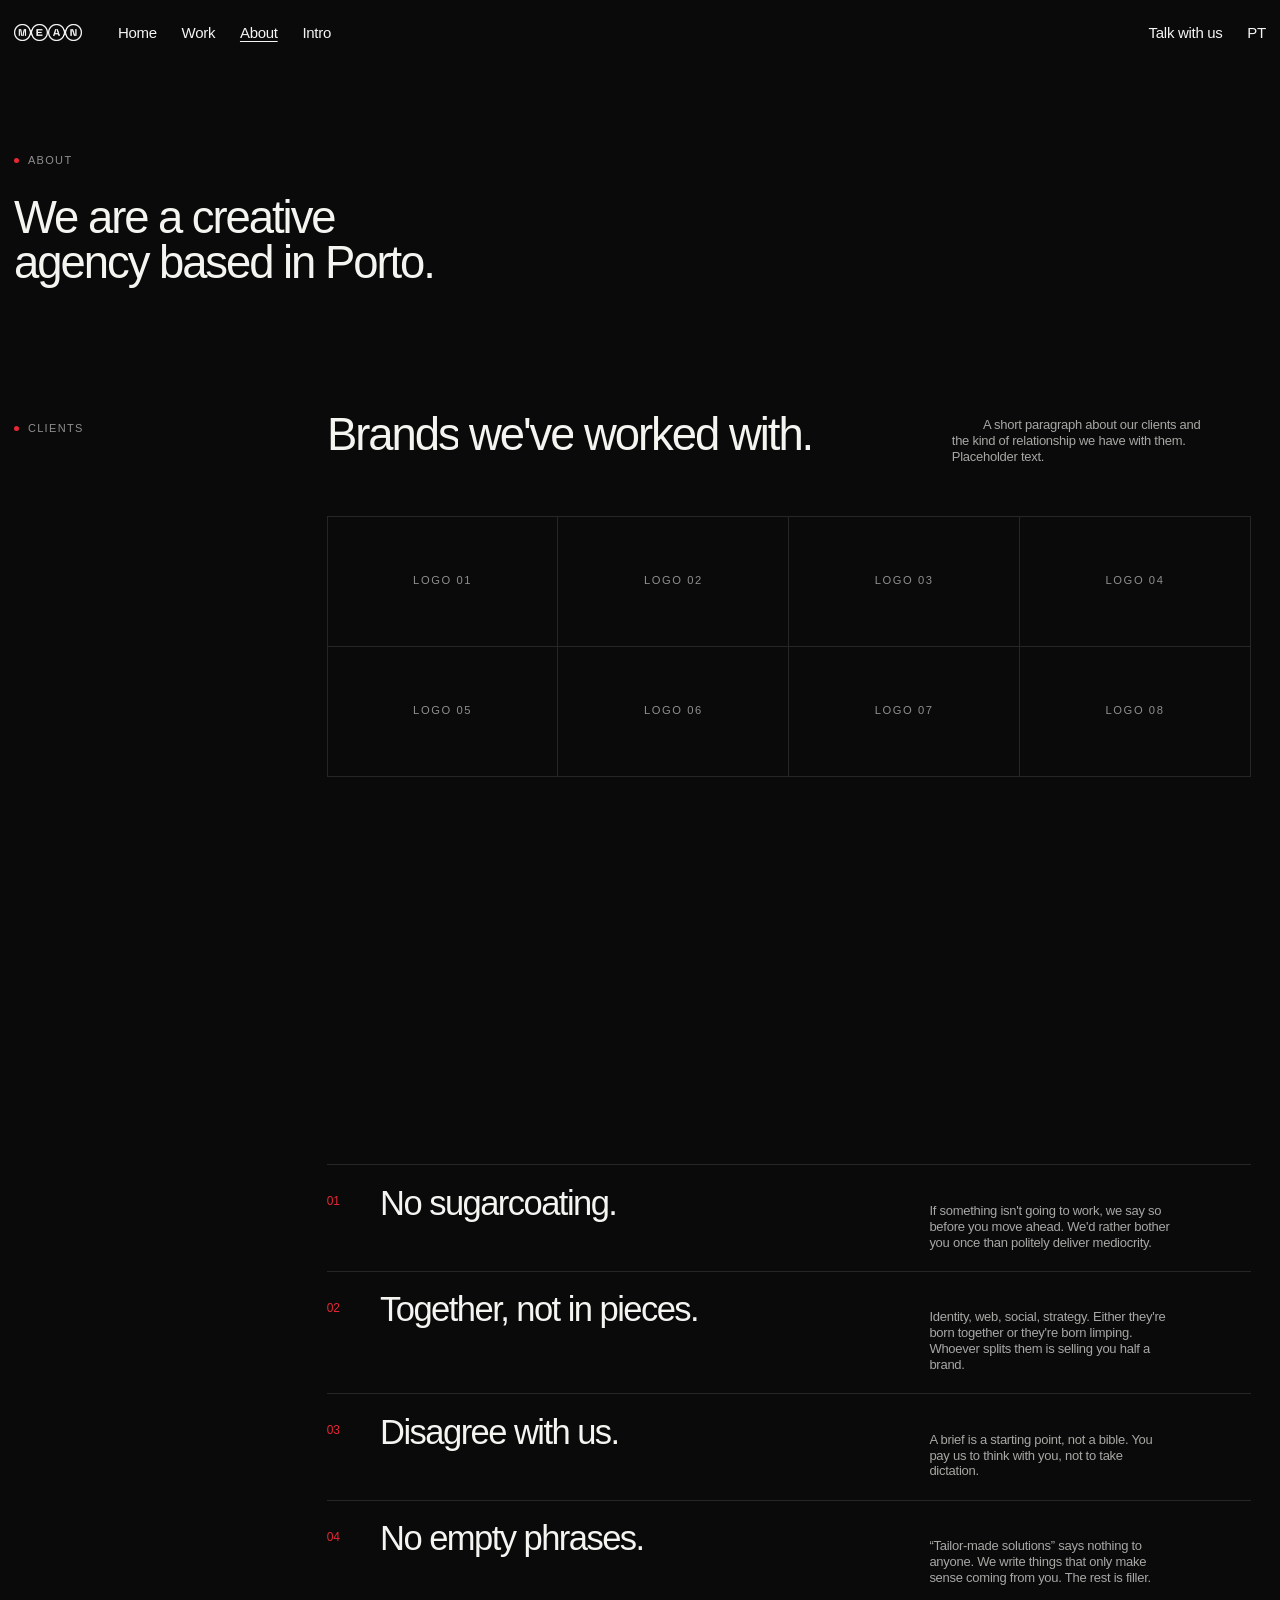
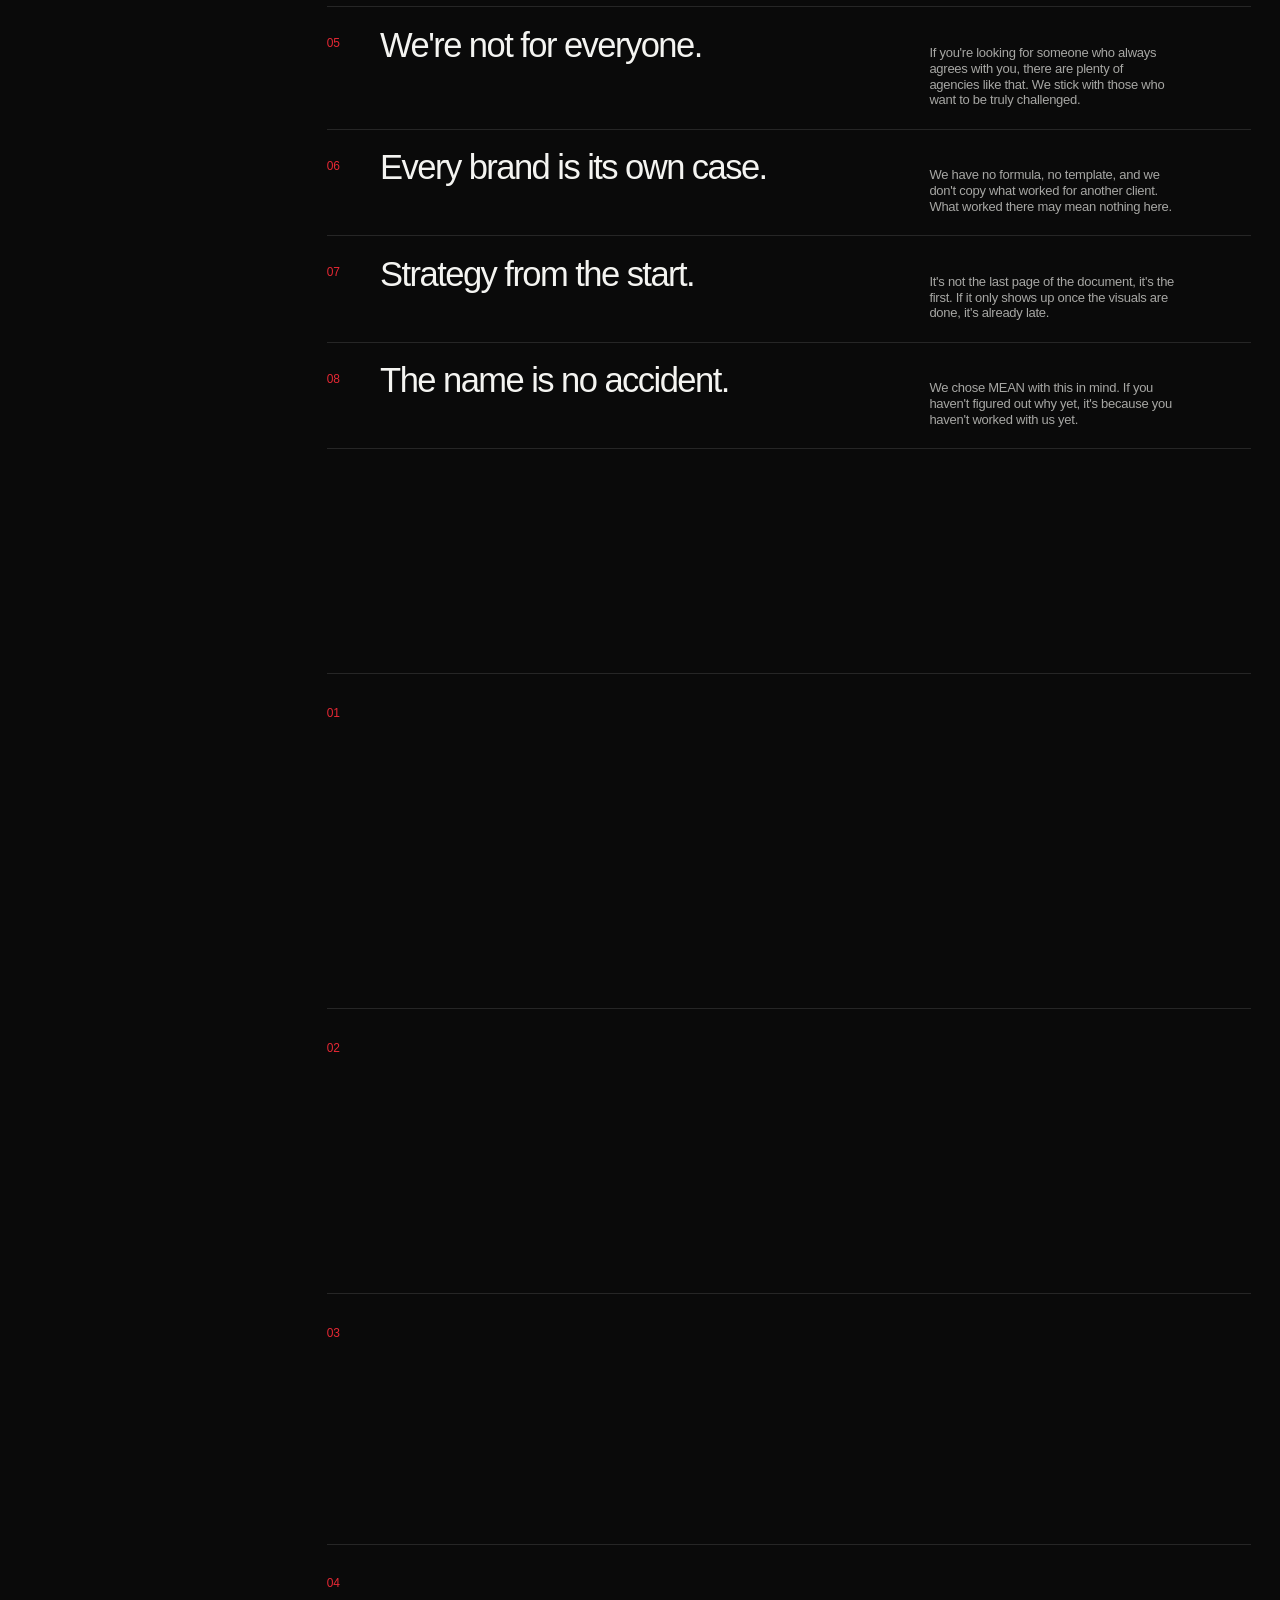
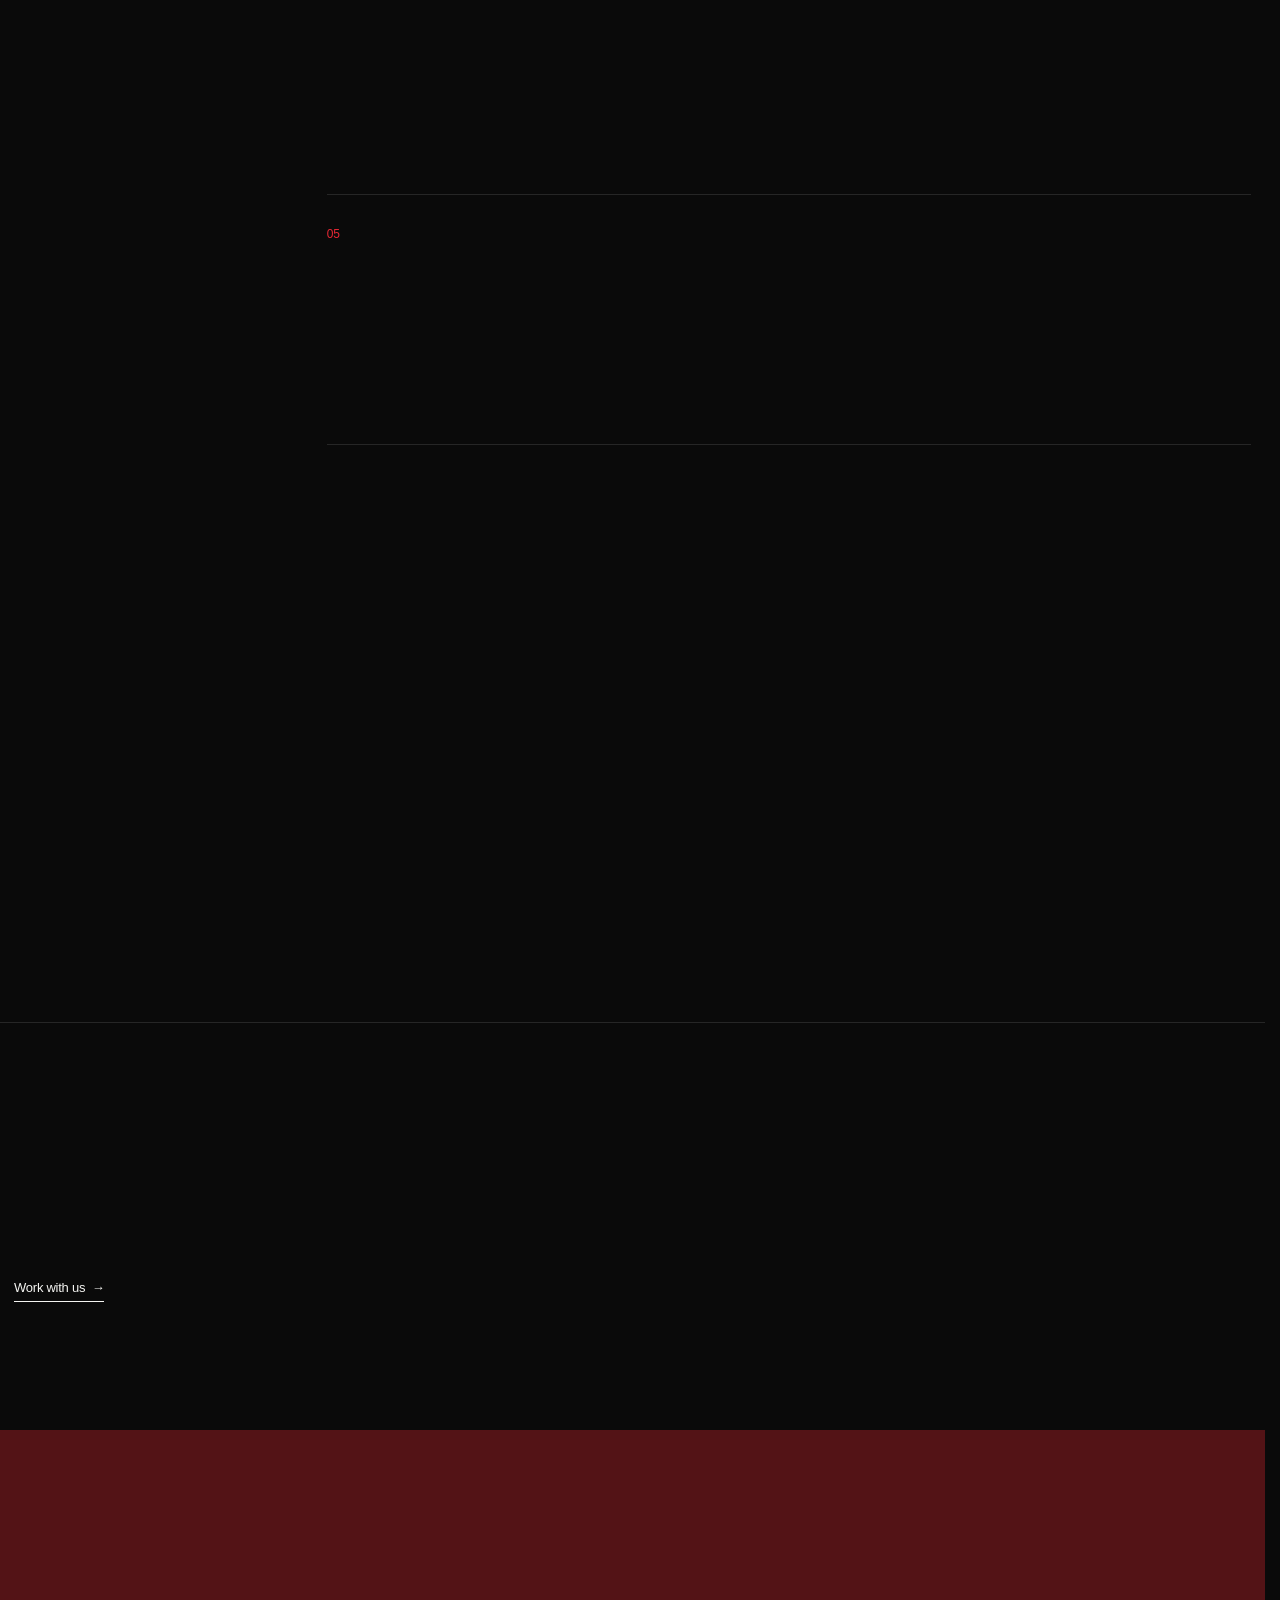
==== about.html @ 2ac7c8ef "Home: abre com a animação da Intro; o vídeo passa para depois da frase - abertura: a animação da Int" ====
<!DOCTYPE html>
<html lang="en">
<head>
  <meta charset="UTF-8" />
  <meta name="viewport" content="width=device-width, initial-scale=1.0" />
  <link rel="icon" type="image/png" href="assets/favicon.png?v=42" />
  <link rel="apple-touch-icon" href="assets/home-visual-square.png?v=42" />
  <title>About — MEAN AGENCY</title>
  <meta name="description" content="MEAN is an opinionated creative agency from Porto. Who we are, what we believe and what we do." />
  <!-- Corre antes da folha de estilos: marca que há JavaScript, aplica a língua guardada e,
       se o logo animado for aparecer (1.ª abertura ou mudança de página), começa já a descarregá-lo. -->
  <script>(function(d){d.classList.add('js');setTimeout(function(){if(!window.__mean)d.classList.remove('js')},3500);window.__meanShow=true;try{if(localStorage.getItem('mean_lang')==='pt'){d.lang='pt';d.classList.add('i18n-wait');setTimeout(function(){d.classList.remove('i18n-wait')},1500)}var s=sessionStorage;if(s.getItem('mean_fast')){s.removeItem('mean_fast');d.classList.add('is-open','is-fast')}var n=s.getItem('mean_nav');s.removeItem('mean_nav');window.__meanShow=!s.getItem('mean_intro_seen')||!!n;if(!window.__meanShow)d.classList.add('is-bare');if(window.__meanShow&&window.fetch){var p=fetch('assets/intro-logo.webp?v=42',{priority:'high'}).then(function(r){if(!r.ok)throw 0;return r.blob()});p.catch(function(){});window.__meanIntro=p}}catch(e){}})(document.documentElement)</script>
  <link rel="stylesheet" href="style.css?v=126" />
</head>
<body class="page-about">

  <!-- LOGO ANIMADO: na 1.ª abertura do site e a cada mudança de página (num recarregamento não aparece) -->
  <div class="preloader" id="preloader" data-duration="1440" data-anim="assets/intro-logo.webp?v=42" data-still="assets/intro-logo.png?v=42"></div>
  <script>(function(){var p=document.getElementById('preloader');if(p&&window.__meanShow===false)p.parentNode.removeChild(p)})()</script>

  <!-- NAV: igual em todas as páginas. Tudo em texto, do mesmo tamanho. Fica sempre em inglês (data-i18n-skip). -->
  <header class="nav nav-over" data-i18n-skip>
    <div class="nav-left-group">
      <a href="index.html" class="nav-logo-link" aria-label="Home"><img class="nav-logo" src="assets/logo-mean-white.png?v=113" alt="MEAN" /></a>
      <nav class="nav-links">
        <a href="index.html">Home</a>
        <a href="work.html">Work</a>
        <a href="about.html" aria-current="page">About</a>
        <a href="index-intro.html">Intro</a>
      </nav>
    </div>
    <div class="nav-right-group">
      <a href="contact.html" class="nav-cta">Talk with us</a>
      <button class="nav-lang" type="button" data-lang-switch aria-label="Mudar para português">PT</button>
      <button class="nav-toggle" aria-label="Menu" aria-expanded="false">
        <span></span><span></span><span></span>
      </button>
    </div>
  </header>

  <!-- ABOUT — conteúdos e ordem em PLANEAMENTO.md -->
  <main class="m-about">

    <!-- 1. ABERTURA -->
    <section class="m-ahero">
      <p class="m-label" data-reveal>About</p>
      <h1 class="m-ahero-title" data-blur>We are a creative agency based in Porto.</h1>
    </section>

    <!-- 2. CLIENTES -->
    <section class="m-sec" aria-labelledby="clientes">
      <div class="m-sec-side"><h2 class="m-label" id="clientes" data-reveal>Clients</h2></div>
      <div class="m-sec-main">
        <p class="m-lead" data-split="rise">Brands we've worked with.</p>
        <p class="m-body" data-reveal>A short paragraph about our clients and the kind of relationship we have with them. Placeholder text.</p>
        <div class="m-logos" data-stagger="45"><div class="m-logo" data-reveal>Logo 01</div><div class="m-logo" data-reveal>Logo 02</div><div class="m-logo" data-reveal>Logo 03</div><div class="m-logo" data-reveal>Logo 04</div><div class="m-logo" data-reveal>Logo 05</div><div class="m-logo" data-reveal>Logo 06</div><div class="m-logo" data-reveal>Logo 07</div><div class="m-logo" data-reveal>Logo 08</div></div>
      </div>
    </section>

    <!-- 3. NÚMERO EM DESTAQUE — por decidir (ver PLANEAMENTO.md); entra aqui quando houver um número verdadeiro -->

    <!-- 4. MANIFESTO -->
    <section class="m-sec" aria-labelledby="manifesto">
      <div class="m-sec-side m-sec-side--sticky">
        <h2 class="m-label" id="manifesto" data-reveal>What we believe</h2>
        <p class="m-mani-count" aria-hidden="true" data-reveal><span id="maniCount">01</span><small>/ 08</small></p>
      </div>
      <div class="m-sec-main">
        <p class="m-lead" data-split="rise">We're called MEAN because we have opinions and we don't apologise for them.</p>
        <p class="m-body" data-reveal>We don't believe in brands that please everyone, because those usually mean nothing to anyone. We'd rather build something a few people fully identify with than something nobody hates but nobody remembers either.</p>
        <p class="m-body" data-reveal>Strategy comes in on day one, not at the end to justify the rest. We think a brand without clear direction is just pretty design looking for a purpose.</p>
        <ol class="m-mani" data-focus-list data-focus-counter="#maniCount">
          <li>
            <span class="m-mani-num">01</span>
            <div>
              <h3 class="m-mani-title">No sugarcoating.</h3>
              <p class="m-mani-text">If something isn't going to work, we say so before you move ahead. We'd rather bother you once than politely deliver mediocrity.</p>
            </div>
          </li>
          <li>
            <span class="m-mani-num">02</span>
            <div>
              <h3 class="m-mani-title">Together, not in pieces.</h3>
              <p class="m-mani-text">Identity, web, social, strategy. Either they're born together or they're born limping. Whoever splits them is selling you half a brand.</p>
            </div>
          </li>
          <li>
            <span class="m-mani-num">03</span>
            <div>
              <h3 class="m-mani-title">Disagree with us.</h3>
              <p class="m-mani-text">A brief is a starting point, not a bible. You pay us to think with you, not to take dictation.</p>
            </div>
          </li>
          <li>
            <span class="m-mani-num">04</span>
            <div>
              <h3 class="m-mani-title">No empty phrases.</h3>
              <p class="m-mani-text">“Tailor-made solutions” says nothing to anyone. We write things that only make sense coming from you. The rest is filler.</p>
            </div>
          </li>
          <li>
            <span class="m-mani-num">05</span>
            <div>
              <h3 class="m-mani-title">We're not for everyone.</h3>
              <p class="m-mani-text">If you're looking for someone who always agrees with you, there are plenty of agencies like that. We stick with those who want to be truly challenged.</p>
            </div>
          </li>
          <li>
            <span class="m-mani-num">06</span>
            <div>
              <h3 class="m-mani-title">Every brand is its own case.</h3>
              <p class="m-mani-text">We have no formula, no template, and we don't copy what worked for another client. What worked there may mean nothing here.</p>
            </div>
          </li>
          <li>
            <span class="m-mani-num">07</span>
            <div>
              <h3 class="m-mani-title">Strategy from the start.</h3>
              <p class="m-mani-text">It's not the last page of the document, it's the first. If it only shows up once the visuals are done, it's already late.</p>
            </div>
          </li>
          <li>
            <span class="m-mani-num">08</span>
            <div>
              <h3 class="m-mani-title">The name is no accident.</h3>
              <p class="m-mani-text">We chose MEAN with this in mind. If you haven't figured out why yet, it's because you haven't worked with us yet.</p>
            </div>
          </li>
        </ol>
      </div>
    </section>

    <!-- 5. O QUE FAZEMOS — versão completa, com as ramificações (listas em rascunho) -->
    <section class="m-sec" id="servicos" aria-labelledby="fazemos">
      <div class="m-sec-side"><h2 class="m-label" id="fazemos" data-reveal>What we do</h2></div>
      <div class="m-sec-main">
        <p class="m-lead" data-split="rise">Five disciplines working as one.</p>
        <ol class="m-disc">
          <li>
            <span class="m-disc-num">01</span>
            <h3 class="m-disc-name" data-split="rise">Branding</h3>
            <div class="m-disc-body">
              <p class="m-disc-pitch" data-reveal>Name, visual identity, tone of voice. The foundation that decides how a brand is remembered — or forgotten.</p>
              <ul class="m-branches" data-stagger="35"><li data-reveal>Brand strategy</li><li data-reveal>Positioning</li><li data-reveal>Naming</li><li data-reveal>Visual identity</li><li data-reveal>Logo</li><li data-reveal>Tone of voice</li><li data-reveal>Brand guidelines</li><li data-reveal>Rebranding</li><li data-reveal>Packaging</li><li data-reveal>Print materials</li><li data-reveal>Signage</li><li data-reveal>Illustration</li></ul>
            </div>
          </li>
          <li>
            <span class="m-disc-num">02</span>
            <h3 class="m-disc-name" data-split="rise">Web</h3>
            <div class="m-disc-body">
              <p class="m-disc-pitch" data-reveal>Websites that aren't just pretty. They're built to work, load and convert.</p>
              <ul class="m-branches" data-stagger="35"><li data-reveal>UX/UI</li><li data-reveal>Web design</li><li data-reveal>Development</li><li data-reveal>Landing pages</li><li data-reveal>E-commerce</li><li data-reveal>Portfolios</li><li data-reveal>SEO</li><li data-reveal>Optimisation and performance</li><li data-reveal>Web copywriting</li><li data-reveal>Maintenance</li></ul>
            </div>
          </li>
          <li>
            <span class="m-disc-num">03</span>
            <h3 class="m-disc-name" data-split="rise">Social Media</h3>
            <div class="m-disc-body">
              <p class="m-disc-pitch" data-reveal>Presence with direction, not posts to pad out a calendar.</p>
              <ul class="m-branches" data-stagger="35"><li data-reveal>Content strategy</li><li data-reveal>Art direction</li><li data-reveal>Social media management</li><li data-reveal>Editorial calendar</li><li data-reveal>Post design</li><li data-reveal>Paid campaigns</li><li data-reveal>Reporting</li></ul>
            </div>
          </li>
          <li>
            <span class="m-disc-num">04</span>
            <h3 class="m-disc-name" data-split="rise">Video, Motion &amp; Photography</h3>
            <div class="m-disc-body">
              <p class="m-disc-pitch" data-reveal>Imagery made for the brand, still or moving.</p>
              <ul class="m-branches" data-stagger="35"><li data-reveal>Brand video</li><li data-reveal>Reels and short-form content</li><li data-reveal>Motion design</li><li data-reveal>Logo animation</li><li data-reveal>Product photography</li><li data-reveal>Space and team photography</li><li data-reveal>Editing and post-production</li></ul>
            </div>
          </li>
          <li>
            <span class="m-disc-num">05</span>
            <h3 class="m-disc-name" data-split="rise">Strategy</h3>
            <div class="m-disc-body">
              <p class="m-disc-pitch" data-reveal>The first page, not the last. Direction before decoration.</p>
              <ul class="m-branches" data-stagger="35"><li data-reveal>Brand audit</li><li data-reveal>Research</li><li data-reveal>Positioning</li><li data-reveal>Brand architecture</li><li data-reveal>Communication plan</li><li data-reveal>Campaigns</li><li data-reveal>Consulting</li></ul>
            </div>
          </li>
        </ol>
      </div>
    </section>

    <!-- 6. TESTEMUNHOS (provisórios) -->
    <section class="m-sec" aria-labelledby="testemunhos">
      <div class="m-sec-side"><h2 class="m-label" id="testemunhos" data-reveal>Testimonials</h2></div>
      <div class="m-sec-main">
        <div class="m-quotes" data-slider data-reveal tabindex="0" aria-roledescription="carrossel" aria-label="Client testimonials">
          <div class="m-quotes-stage">
            <figure class="m-quote" data-slide>
              <blockquote>“Space for a client testimonial: two or three real sentences about what it was like to work with MEAN.”</blockquote>
              <figcaption><strong>Client name</strong>Role, Company</figcaption>
            </figure>
            <figure class="m-quote" data-slide>
              <blockquote>“Space for a client testimonial: two or three real sentences about what it was like to work with MEAN.”</blockquote>
              <figcaption><strong>Client name</strong>Role, Company</figcaption>
            </figure>
            <figure class="m-quote" data-slide>
              <blockquote>“Space for a client testimonial: two or three real sentences about what it was like to work with MEAN.”</blockquote>
              <figcaption><strong>Client name</strong>Role, Company</figcaption>
            </figure>
          </div>
          <div class="m-quotes-nav">
            <span class="m-quotes-count" data-count>01 — 03</span>
            <button class="m-btn-round" type="button" data-prev aria-label="Previous testimonial">←</button>
            <button class="m-btn-round" type="button" data-next aria-label="Next testimonial">→</button>
          </div>
        </div>
      </div>
    </section>

    <!-- 7. FECHO -->
    <section class="m-cta">
      <h2 class="m-cta-title" data-split="rise">We're not for everyone. Maybe we're for you.</h2>
      <a class="m-link" href="contact.html" data-reveal style="--d: 200ms">Work with us <span class="m-arrow" aria-hidden="true">→</span></a>
    </section>

  </main>

  <!-- FOOTER: igual em todas as páginas. Proporções de esrbespoke.au, identidade MEAN. -->
  <footer class="m-foot">
    <div class="m-foot-in">
      <div class="m-foot-top">
        <a class="m-foot-name" href="index.html">MEAN Agency</a>
        <p class="m-foot-desc"><span>Creative agency.</span><span>Porto, Portugal.</span><span>2026 © MEAN Agency.</span><span>All rights reserved.</span></p>
        <nav class="m-foot-nav" aria-label="Footer">
          <a href="index.html">Home</a>
          <a href="work.html">Work</a>
          <a href="about.html" aria-current="page">About</a>
          <a href="contact.html">Talk with us</a>
        </nav>
      </div>
      <a class="m-foot-logo" href="index.html" aria-label="Home"><img src="assets/logo-mean-red-tight.png?v=125" alt="MEAN" width="1075" height="269" loading="lazy" /></a>
      <div class="m-foot-bottom">
        <a class="m-foot-social" href="https://instagram.com/mean_agency" target="_blank" rel="noopener">@mean_agency</a>
        <a class="m-foot-link" href="https://www.linkedin.com/company/mean-agency" target="_blank" rel="noopener">LinkedIn</a>
        <div class="m-foot-blocks">
          <div class="m-foot-block">
            <h3>Contact</h3>
            <p><a href="mailto:mean.geral@gmail.com">mean.geral@gmail.com</a><span>We reply within 24h</span></p>
          </div>
          <div class="m-foot-block">
            <h3>Studio</h3>
            <p><span>Porto, Portugal</span></p>
          </div>
          <div class="m-foot-block">
            <h3>Services</h3>
            <p><span>Branding</span><span>Web</span><span>Social Media</span><span>Video, Motion &amp; Photography</span><span>Strategy</span></p>
          </div>
        </div>
      </div>
    </div>
  </footer>

  <script src="i18n.js?v=126"></script>
  <script src="main.js?v=126"></script>
  <script src="motion.js?v=126"></script>
</body>
</html>
---- style.css ----
/* ── Reset & base ── */
*, *::before, *::after { box-sizing: border-box; margin: 0; padding: 0; }

/* ── Cursor personalizado: base. A forma final (circunferência + ponto) está mais abaixo, em "Cursor:" ── */
@media (pointer: fine) {
  * { cursor: none !important; }
}
.cursor-dot {
  position: fixed;
  top: 0; left: 0;
  width: 22px; height: 22px;
  border-radius: 50%;
  /* efeito "negativo": branco + difference inverte a cor do que está por baixo */
  background: #fff;
  mix-blend-mode: difference;
  transform: translate(-50%, -50%);
  pointer-events: none;
  z-index: 99999;
  opacity: 1;
  transition: opacity .2s ease;
}
.cursor-dot.hidden { opacity: 0; }

/* Badge flutuante "contact" com o M da MEAN ao centro */
.fab-contact {
  position: fixed; z-index: 90;
  right: clamp(1rem, 3vw, 2.2rem); bottom: clamp(1rem, 3vw, 2.2rem);
  width: 118px; height: 118px;
  display: grid; place-items: center;
}
.fab-ring {
  position: absolute; inset: 0; width: 100%; height: 100%;
  animation: fab-spin 14s linear infinite;
}
.fab-ring text {
  fill: var(--text); font-family: var(--font);
  font-size: 14px; font-weight: 500; letter-spacing: 1.7px;
}
.fab-center {
  width: 66px; height: 66px; border-radius: 50%;
  object-fit: cover;
  transition: transform .35s var(--ease);
}
.fab-contact:hover .fab-center { transform: scale(1.08); }
@keyframes fab-spin { to { transform: rotate(360deg); } }
@media (prefers-reduced-motion: reduce) { .fab-ring { animation: none; } }

/* Homepage intro: fundo bordô do favicon */
body.page-home-intro { background: var(--bordo); }
.page-home-intro .nav, .page-home-intro .nav.nav-over { background: transparent; }

/* Homepage intro: header sempre sem fundo, mesmo ao dar scroll */
.page-home-intro .nav.scrolled {
  background: transparent;
  backdrop-filter: none; -webkit-backdrop-filter: none;
  border-color: transparent;
}

/* ── Separador / preloader de entrada ── */
.preloader {
  position: fixed;
  inset: 0;
  background: var(--bordo);
  display: flex;
  align-items: center;
  justify-content: center;
  z-index: 100000;
  opacity: 1;
  transition: opacity .45s ease;
}
.preloader.done { opacity: 0; pointer-events: none; }
.preloader-video {
  width: min(46vw, 420px); /* pequeno e centrado */
  height: auto;
  display: block;
}

:root {
  /* MEAN AGENCY brand colours — dark theme site-wide (near-black / off-white) */
  --brand-white: #f4f4f1;
  --brand-black: #111111;

  --bg:       #0a0a0a;
  --bg-alt:   #161616;
  --surface:  #1a1a1a;
  --border:   #2c2c2c;
  --text:     #f4f4f1;
  --muted:    #8f8f8d;
  --accent:   #E62834;   /* vermelho do favicon */
  --accent-2: #ff4651;
  --bordo:    #531316;   /* fundo bordô do favicon */
  --radius:   12px;
  --nav-h:    64px;
  --font: "Neue Haas Grotesk Display Pro", "Neue Haas Grotesk Text Pro", "NeueHaasGrotesk", "Neue Haas Grotesk", "Helvetica Neue", Helvetica, Arial, sans-serif;
  --font-display: "Neue Haas Grotesk Display Pro", "Neue Haas Grotesk Text Pro", "NeueHaasGrotesk", "Neue Haas Grotesk", "Helvetica Neue", Helvetica, Arial, sans-serif;
  --ease: cubic-bezier(.4,0,.2,1);
}

html { scroll-behavior: auto; font-size: 16px; scrollbar-gutter: stable; }   /* auto: o Lenis trata da suavidade (evita conflito) */

body {
  font-family: var(--font);
  font-weight: 500; /* Neue Haas Grotesk Medium */
  background: var(--bg);
  color: var(--text);
  line-height: 1.6;
  overflow-x: hidden;
  -webkit-font-smoothing: antialiased;
}

a { color: inherit; text-decoration: none; }
img, svg { display: block; }

/* ── Typography ── */
h1, h2, h3 { font-family: var(--font-display); line-height: 1.15; font-weight: 700; letter-spacing: -0.02em; }
h1 { font-size: clamp(2.8rem, 7vw, 5.5rem); }
h2 { font-size: clamp(1.8rem, 4vw, 2.8rem); }
h3 { font-size: 1.1rem; }

/* ── Nav (pixelmatters-style: logo + inline links left, CTA + burger right) ── */
.nav {
  position: fixed; top: 0; left: 0; right: 0; z-index: 100;
  height: var(--nav-h);
  display: flex; align-items: center; justify-content: space-between;
  gap: 1.5rem;
  padding: 0 30px;
  background: var(--bg);
  border-bottom: 1px solid transparent;
  transition: border-color .3s var(--ease), background .3s var(--ease);
}
.nav.scrolled {
  border-color: transparent;
  background: rgba(10, 10, 10, .82);
  backdrop-filter: blur(8px);
  -webkit-backdrop-filter: blur(8px);
}

/* Transparent header over the fullscreen home hero / video */
.nav-over {
  background: transparent;
  backdrop-filter: none;
  -webkit-backdrop-filter: none;
  border-bottom: none;
}

.nav-left-group { display: flex; align-items: center; gap: 2.5rem; min-width: 0; }
.nav-logo-link { display: block; line-height: 0; flex: none; }
.nav-logo { height: 24px; width: auto; display: block; }
/* branco por defeito (sobre fundo escuro); preto só quando a nav passa sobre a cortina clara do Work */
.nav.nav-on-light .nav-logo { filter: brightness(0); }

.nav-links {
  display: flex; align-items: center; gap: 1.75rem;
}
.nav-links a {
  font-size: .95rem; font-weight: 400; color: var(--text);
  letter-spacing: .01em;
}
.nav-links a:hover {
  text-decoration: underline;
  text-underline-offset: 3px;
  text-decoration-thickness: 1.5px;
}
/* Home: white nav names over the video/dark hero */
.nav-over .nav-links a { color: #fff; }

.nav-right-group { display: flex; align-items: center; gap: 1.25rem; flex: none; }

/* Hamburger */
.nav-toggle {
  display: none; flex-direction: column; gap: 5px;
  background: none; border: none; cursor: pointer; padding: 4px;
}
.nav-toggle span {
  display: block; width: 22px; height: 2px;
  background: var(--text); border-radius: 2px;
  transition: transform .3s var(--ease), opacity .3s;
}
.nav-toggle.open span:nth-child(1) { transform: translateY(7px) rotate(45deg); }
.nav-toggle.open span:nth-child(2) { opacity: 0; }
.nav-toggle.open span:nth-child(3) { transform: translateY(-7px) rotate(-45deg); }

/* ── Buttons ── */
.btn {
  display: inline-flex; align-items: center; justify-content: center;
  padding: .75rem 1.75rem; border-radius: 9999px;
  font-size: .9rem; font-weight: 600; cursor: pointer;
  border: none; transition: all .2s var(--ease);
  white-space: nowrap;
}
.btn-primary {
  background: var(--accent); color: var(--bg);
}
.btn-primary:hover { background: var(--accent-2); transform: translateY(-2px); }
.btn-ghost {
  background: transparent; color: var(--text);
  border: 1.5px solid var(--border);
}
.btn-ghost:hover { border-color: var(--text); transform: translateY(-2px); }
.btn-full { width: 100%; }

/* Nav CTA — compact pill, replaces plain "Contact" text link */
.nav-cta { padding: .55rem 1.35rem; font-size: .85rem; text-decoration: none; }
.nav-cta:hover { color: var(--bg); text-decoration: none; }

/* Feedback message */
.form-feedback {
  font-size: .875rem; text-align: center; min-height: 1.2rem;
}
.form-feedback.success { color: var(--accent); }
.form-feedback.error   { color: #f87171; }

/* ── Footer ── */
.footer {
  padding: 2rem 30px 10px;
  text-align: left;
  font-size: .8rem; color: var(--muted);
}

/* ===== Home Intro — animação de entrada (inspirada em thebranchmedia.org) ===== */
.hi-hero {
  position: relative;
  width: 100vw; min-height: 100dvh;
  display: flex; align-items: center; justify-content: center;
  overflow: hidden;
  background: var(--bordo);   /* fundo bordô do favicon */
  padding: calc(var(--nav-h) + 2rem) clamp(1.25rem, 6vw, 4rem) 3rem;
  text-align: center;
}
/* Grelha de bolas reais — cada uma escala consoante a distância ao cursor.
   As posições e o tamanho são geridos pelo main.js. */
.hi-dots {
  position: absolute; top: 50%; left: 50%;
  transform: translate(-50%, -50%);
  width: min(1600px, 96vw); height: min(840px, 86vh);
  opacity: 0;
  transition: opacity 1.1s var(--ease);
  pointer-events: none; z-index: 0;
}
.hi-hero.is-in .hi-dots { opacity: 1; }
.hi-dot {
  position: absolute;
  /* Renderizada no tamanho MÁXIMO (150px) e reduzida com scale — reduzir mantém-se nítido
     (ampliar um elemento pequeno rasterizava e pixelizava). */
  width: 150px; height: 150px; border-radius: 50%;
  background: var(--accent);
  opacity: 1;
  /* --s: escala 0..1 (0.0667 ≈ 10px base, 1 = 150px junto ao cursor) */
  transform: translate(-50%, -50%) scale(var(--s, .0667));
  /* delay/lag suave ao reagir ao cursor */
  transition: transform .45s cubic-bezier(.22, 1, .36, 1), opacity .18s var(--ease);
  will-change: transform;
}

.hi-inner { position: relative; z-index: 2; max-width: 20ch; }
/* Logo central — posição absoluta no centro exato da hero (igual ao centro da grelha) */
.page-home-intro .hi-inner, .page-home .hi-inner {
  position: absolute; top: 50%; left: 50%;
  transform: translate(-50%, -50%);
  width: min(760px, 78vw); max-width: none;
}
/* véu bordô atrás do logo → as bolas nessa zona ficam com menos opacidade */
.page-home-intro .hi-inner::before, .page-home .hi-inner::before {
  content: "";
  position: absolute; inset: -100px -150px;
  z-index: -1;
  /* closest-side: a elipse acaba exatamente nas bordas da caixa, por isso chega a 0 antes
     de a caixa acabar (sem corte visível); várias paragens para uma queda suave, sem degraus */
  background: radial-gradient(closest-side,
    rgba(83, 19, 22, .82) 0%,
    rgba(83, 19, 22, .82) 35%,
    rgba(83, 19, 22, .6) 55%,
    rgba(83, 19, 22, .32) 72%,
    rgba(83, 19, 22, .12) 87%,
    rgba(83, 19, 22, 0) 100%);
  pointer-events: none;
}
.hi-logo-mask { display: block; overflow: hidden; }
.hi-logo { width: 100%; height: auto; display: block; }

.hi-kicker {
  font-size: .8rem; letter-spacing: .28em; text-transform: uppercase;
  color: var(--accent); margin-bottom: 1.75rem;
  opacity: 0; transform: translateY(14px);
  transition: opacity .7s var(--ease) .15s, transform .7s var(--ease) .15s;
}
.hi-hero.is-in .hi-kicker { opacity: 1; transform: none; }

.hi-title {
  font-family: var(--font-display); font-weight: 800;
  letter-spacing: -.03em; line-height: .92;
  font-size: clamp(3rem, 12vw, 9rem);
  text-transform: uppercase;
}
/* Reveal por linha: máscara + slide-up */
.hi-line { display: block; overflow: hidden; padding-bottom: .04em; }
.hi-line-in {
  display: block;
  transform: translateY(110%);
  transition: transform .9s cubic-bezier(.16,1,.3,1);
}
.hi-hero.is-in .hi-line:nth-child(1) .hi-line-in { transition-delay: .25s; }
.hi-hero.is-in .hi-line:nth-child(2) .hi-line-in { transition-delay: .38s; }
.hi-hero.is-in .hi-line:nth-child(3) .hi-line-in { transition-delay: .51s; }
.hi-hero.is-in .hi-line-in { transform: translateY(0); }

.hi-sub {
  margin: 1.6rem auto 0; max-width: 42ch;
  font-size: clamp(1rem, 1.6vw, 1.25rem); color: #c9c9c6; line-height: 1.55;
  opacity: 0; transform: translateY(14px);
  transition: opacity .7s var(--ease) .7s, transform .7s var(--ease) .7s;
}
.hi-hero.is-in .hi-sub { opacity: 1; transform: none; }

.hi-cta {
  display: flex; gap: 1rem; justify-content: center; flex-wrap: wrap;
  margin-top: 2.25rem;
  opacity: 0; transform: translateY(14px);
  transition: opacity .7s var(--ease) .85s, transform .7s var(--ease) .85s;
}
.hi-hero.is-in .hi-cta { opacity: 1; transform: none; }

@media (prefers-reduced-motion: reduce) {
  .hi-dots, .hi-kicker, .hi-line-in, .hi-sub, .hi-cta { transition: none; }
  .hi-line-in { transform: none; }
  .hi-dots { opacity: .22; transform: none; }
  .hi-kicker, .hi-sub, .hi-cta { opacity: 1; transform: none; }
}

/* ── Home hero (pixelmatters-style: live headline + services list + work teaser) ── */
.home {
  width: 100vw; min-height: 100dvh;
  margin: 0; padding: calc(var(--nav-h) + clamp(2rem, 8vh, 5rem)) clamp(1.25rem, 6vw, 3rem) clamp(1.5rem, 6vh, 3rem);
  display: flex; flex-direction: column;
  background: #000000;
  position: relative;
  overflow: hidden;
}
.home-bg {
  position: absolute;
  inset: 0;
  width: 100%; height: 100%;
  object-fit: cover;
  display: block;
  z-index: 0;
}
/* escurecer por cima do vídeo p/ o texto branco contrastar */
.home::after {
  content: "";
  position: absolute;
  inset: 0;
  background: rgba(0, 0, 0, 0.55);
  z-index: 0;
}
.home-inner {
  position: relative; z-index: 2;
  flex: 1;
  display: flex; flex-direction: column; justify-content: space-between;
  gap: clamp(2.5rem, 10vh, 6rem);
}
.home-top { display: flex; justify-content: space-between; align-items: flex-start; gap: clamp(2rem, 6vw, 5rem); flex-wrap: wrap; }
.home-content { max-width: 46rem; }
.home-kicker { font-size: .8rem; letter-spacing: .28em; text-transform: uppercase; color: var(--accent); margin-bottom: 1.5rem; }
.home-title { font-size: clamp(2.4rem, 6vw, 4.8rem); font-weight: 600; letter-spacing: -.02em; line-height: 1.05; color: #fff; }
.home-sub { margin-top: 1.5rem; font-size: clamp(1rem, 1.6vw, 1.25rem); color: #c9c9c6; max-width: 38ch; line-height: 1.55; }
.home-services { list-style: none; display: flex; flex-direction: column; gap: .9rem; text-align: right; flex: none; }
.home-services li { font-size: 1.05rem; color: rgba(255,255,255,.65); letter-spacing: -.01em; }
.home-bottom { display: flex; align-items: flex-end; justify-content: space-between; flex-wrap: wrap; gap: 1.5rem; }
.home-teaser { display: flex; flex-direction: column; gap: .35rem; }
.home-teaser-eyebrow { font-size: .7rem; letter-spacing: .2em; text-transform: uppercase; color: rgba(255,255,255,.5); }
.home-teaser-link {
  font-size: 1.05rem; color: #fff; width: fit-content;
  border-bottom: 2px solid var(--accent); padding-bottom: .2em;
  transition: color .2s var(--ease);
}
.home-teaser:hover .home-teaser-link { color: var(--accent); }
@media (max-width: 768px) {
  .home-services { display: none; }
}

/* ── Work page ── */
.work {
  padding: calc(var(--nav-h) + 4rem) 30px 5rem;
  max-width: none; margin: 0;
}
.work-head { margin-bottom: 1.25rem; }
.work-title { font-family: var(--font-display); font-size: clamp(2.2rem, 5vw, 3.4rem); font-weight: 600; margin-bottom: .5rem; }
.work-sub { color: var(--muted); font-size: 1rem; }

/* Grid: 2 columns, near-full-bleed with ~10px gaps */
.w-grid {
  display: grid;
  grid-template-columns: repeat(2, 1fr);
  column-gap: 10px;
  row-gap: 10px;
}

.w-item { display: block; }

/* Rectangle 16:9 — supports <img> gifs natively */
.w-rect {
  position: relative;
  aspect-ratio: 16 / 9;
  overflow: hidden;
  border-radius: var(--radius);
  background: var(--surface);
}
.w-rect img {
  width: 100%; height: 100%;
  object-fit: cover;
}
/* Animated stroke on hover — draws from two opposite corners until the frame closes */
.w-rect::before,
.w-rect::after {
  content: '';
  position: absolute;
  width: 0; height: 0;
  opacity: 0;
  pointer-events: none;
  z-index: 2;
  transition: width .28s var(--ease), height .28s var(--ease), opacity .1s var(--ease);
}
.w-rect::before {
  top: 0; left: 0;
  border-top: 4px solid var(--stroke, var(--brand-black));
  border-left: 4px solid var(--stroke, var(--brand-black));
}
.w-rect::after {
  bottom: 0; right: 0;
  border-bottom: 4px solid var(--stroke, var(--brand-black));
  border-right: 4px solid var(--stroke, var(--brand-black));
}
/* overshoot a few px so the corners always fill solidly (clipped by overflow) */
.w-item:hover .w-rect::before,
.w-item:hover .w-rect::after {
  width: calc(100% + 4px); height: calc(100% + 4px);
  opacity: 1;
}

/* Right column: mirror the origin to the opposite corners (top-right + bottom-left) */
.w-grid .w-item:nth-child(even) .w-rect::before {
  left: auto; right: 0;
  border-left: 0;
  border-right: 4px solid var(--stroke, var(--brand-black));
}
.w-grid .w-item:nth-child(even) .w-rect::after {
  right: auto; left: 0;
  border-right: 0;
  border-left: 4px solid var(--stroke, var(--brand-black));
}

/* Caption: name left, category right */
.w-caption {
  display: flex; flex-direction: column; align-items: flex-start;
  gap: 2px;
  margin-top: 7px;
}
.w-name {
  font-family: var(--font);
  font-size: 1rem; font-weight: 400; color: var(--text);
  letter-spacing: -.01em;
}
.w-cat {
  font-size: .72rem; font-weight: 500;
  text-transform: uppercase; letter-spacing: .1em;
  color: var(--muted);
}

/* ===== Work — layout tipo pixelmatters ===== */
.page-work--grid { --ab-red: var(--accent); }
.work-lead {
  max-width: none; margin: 0;
  padding: calc(var(--nav-h) + clamp(3rem, 10vh, 6rem)) clamp(1.25rem, 4vw, 3rem) clamp(2rem, 6vh, 4rem);
}
.work-lead .ab-kicker {
  font-size: .8rem; letter-spacing: .28em; text-transform: uppercase;
  color: var(--ab-red); margin-bottom: 1.6rem;
}
.work-lead-title {
  font-weight: 600; letter-spacing: -.03em; line-height: 1.02;
  font-size: clamp(2.4rem, 7vw, 5.5rem); max-width: 18ch;
}
.work-lead-sub {
  margin-top: 1.6rem; max-width: 54ch;
  font-size: clamp(1.05rem, 1.6vw, 1.3rem); line-height: 1.5; color: #c9c9c6;
}
.work-list {
  max-width: 1500px; margin: 0 auto;
  padding: 0 clamp(1.25rem, 6vw, 6rem) clamp(3rem, 8vh, 6rem);
}
.work-list .w-grid { column-gap: clamp(12px, 2vw, 28px); row-gap: clamp(2rem, 4vh, 3.5rem); }
.work-list .w-item--feature { grid-column: 1 / -1; }
.work-list .w-item--feature .w-rect { aspect-ratio: 21 / 9; }
.work-list .w-name { font-size: clamp(1.1rem, 1.8vw, 1.5rem); font-weight: 600; margin-top: .3rem; }
.work-list .w-desc {
  font-size: .95rem; line-height: 1.5; color: #a7a7a4;
  margin-top: .4rem; max-width: 54ch;
}
.work-list .w-tags { list-style: none; display: flex; flex-wrap: wrap; gap: .4rem; margin-top: .8rem; }
.work-list .w-tags li {
  font-size: .72rem; color: #c9c9c6;
  border: 1px solid #333; border-radius: 100px; padding: .25rem .75rem;
}
@media (max-width: 760px) {
  .work-list .w-grid { grid-template-columns: 1fr; }
  .work-list .w-item--feature .w-rect { aspect-ratio: 16 / 9; }
}

/* Work — lista em linhas (tipo pixelmatters.com/work) */
.wk { max-width: none; margin: 0; padding: 0 0 clamp(3rem, 8vh, 6rem); }
.wk-list { border-bottom: 1px solid var(--border); }
.wk-row {
  display: grid; grid-template-columns: 170px minmax(0, 1fr) 170px minmax(0, 1fr) auto;
  align-items: center; gap: clamp(1.5rem, 3.5vw, 3rem);
  padding: clamp(1.75rem, 4vw, 3rem) clamp(1.25rem, 4vw, 3rem);
  border-top: 1px solid var(--border);
  transition: background .3s var(--ease);
}
.wk-row:hover { background: rgba(230, 40, 52, .06); }
.wk-logo img { height: 30px; width: auto; opacity: .9; transition: opacity .3s var(--ease); }
.wk-row:hover .wk-logo img { opacity: 1; }
.wk-desc { color: #a7a7a4; font-size: 1rem; line-height: 1.5; max-width: 48ch; }
/* miniatura — em todas as linhas, centrada na sua coluna; anima (arraste) só no hover */
.wk-thumb {
  width: 100%; max-width: 170px; aspect-ratio: 16 / 10;
  border-radius: var(--radius); background: var(--surface); overflow: hidden; justify-self: center;
  opacity: 0; transform: translateX(24px);
  transition: opacity .4s var(--ease), transform .4s var(--ease);
}
.wk-row:hover .wk-thumb { opacity: 1; transform: translateX(0); }
/* zona direita: encostada à margem direita; no hover as tags deslizam p/ esquerda e o "Ver projeto" ocupa o sítio delas */
.wk-right { position: relative; display: flex; align-items: center; justify-content: flex-end; min-height: 2.2rem; }
.wk-tags { display: flex; flex-direction: column; gap: .5rem; align-items: flex-end; transition: transform .4s var(--ease); }
.wk-row:hover .wk-tags { transform: translateX(-135px); }
.wk-tags span {
  font-size: .8rem; color: #f4f4f1; white-space: nowrap;
  border: 1px solid #333; border-radius: 100px; padding: .35rem 1rem;
  transition: border-color .3s var(--ease);
}
.wk-row:hover .wk-tags span { border-color: var(--accent); }
.wk-cs {
  position: absolute; right: 0; top: 50%;
  color: var(--accent); font-size: .95rem; white-space: nowrap;
  opacity: 0; transform: translate(16px, -50%);
  transition: opacity .4s var(--ease), transform .4s var(--ease);
}
.wk-row:hover .wk-cs { opacity: 1; transform: translate(0, -50%); }
@media (max-width: 900px) {
  .wk-row { grid-template-columns: 130px minmax(0, 1fr) auto; }
  .wk-thumb { display: none; }
}
@media (max-width: 640px) {
  .wk-row { grid-template-columns: 1fr; gap: 1rem; }
  .wk-right { justify-content: flex-start; }
  .wk-row:hover .wk-tags { transform: none; }
  .wk-cs { position: static; transform: none; opacity: 1; margin-top: .5rem; }
}

/* ── Projects (hairline row-list + category filters) ── */
.projects {
  padding: calc(var(--nav-h) + 4rem) clamp(1.25rem, 6vw, 6rem) 6rem;
}

.wl-filters {
  list-style: none; display: flex; flex-wrap: wrap; gap: .6rem;
  margin: 2rem 0 1rem;
}
.wl-filter {
  font-size: .8rem; letter-spacing: .04em; color: var(--muted);
  border: 1px solid var(--border); border-radius: 9999px;
  padding: .45rem 1.1rem; background: none; cursor: pointer;
  transition: color .2s var(--ease), border-color .2s var(--ease);
}
.wl-filter:hover { color: var(--text); border-color: var(--text); }
.wl-filter.active { color: var(--bg); background: var(--text); border-color: var(--text); }

.wl-list { list-style: none; margin-top: 1rem; }
.wl-row {
  position: relative;
  display: grid;
  grid-template-columns: 1fr auto auto;
  align-items: center; gap: clamp(1rem, 4vw, 3rem);
  padding: clamp(1.5rem, 4vh, 2.4rem) 0;
  border-top: 1px solid var(--border);
  transition: background .3s var(--ease);
}
.wl-list li:last-child .wl-row { border-bottom: 1px solid var(--border); }
.wl-row:hover { background: rgba(230, 40, 52, .05); }
.wl-name {
  font-family: var(--font-display);
  font-size: clamp(1.4rem, 3.4vw, 2.6rem); font-weight: 600;
  letter-spacing: -.02em; transition: color .25s var(--ease);
}
.wl-row:hover .wl-name { color: var(--accent); }
.wl-cat {
  font-size: .72rem; font-weight: 500; text-transform: uppercase;
  letter-spacing: .1em; color: var(--muted); white-space: nowrap;
}
.wl-thumb {
  position: absolute; top: 50%; right: clamp(1rem, 4vw, 3rem);
  transform: translateY(-50%) scale(.96);
  width: 220px; aspect-ratio: 16/9;
  overflow: hidden; border-radius: var(--radius); pointer-events: none;
  opacity: 0;
  transition: opacity .25s var(--ease), transform .25s var(--ease);
  z-index: 5;
}
.wl-thumb img { width: 100%; height: 100%; object-fit: cover; }
.wl-row:hover .wl-thumb { opacity: 1; transform: translateY(-50%) scale(1); }
.wl-arrow {
  flex: none; font-size: 1.3rem; color: var(--muted);
  transition: color .25s var(--ease), transform .25s var(--ease);
}
.wl-row:hover .wl-arrow { color: var(--accent); transform: translateX(4px); }
.wl-empty { color: var(--muted); padding: 3rem 0; }

@media (max-width: 640px) {
  .wl-row { grid-template-columns: 1fr auto; row-gap: .4rem; }
  .wl-thumb { display: none; }
}

/* ── Project page (text on top, full-screen horizontal gallery) ── */
.page-projeto { overflow-x: hidden; }
.projeto {
  margin-top: var(--nav-h);
  height: calc(100dvh - var(--nav-h));
  display: flex; flex-direction: column;
  padding: clamp(2rem, 5vh, 4rem) 30px 1rem;
  gap: 1.25rem;
}
/* text block — name on the left, description column on the right */
.projeto-head {
  flex: none;
  margin-bottom: clamp(2rem, 5vh, 4rem);
  display: flex; align-items: flex-start;
  gap: clamp(2rem, 7vw, 7rem);
}
.projeto-head-name { flex: 0 0 clamp(200px, 22vw, 320px); }
.projeto-name { font-family: var(--font-display); font-size: clamp(1.4rem, 2.4vw, 2rem); font-weight: 600; margin-bottom: .35rem; }
.projeto-cat {
  font-size: .75rem; font-weight: 500; text-transform: uppercase;
  letter-spacing: .1em; color: var(--muted);
}
.projeto-text {
  flex: 1; max-width: 760px;
  font-size: 1.05rem; line-height: 1.55; color: var(--text);
}
/* horizontal scroller fills the remaining height */
.projeto-scroll {
  flex: 1; min-height: 0;
  overflow-x: auto; overflow-y: hidden;
  scrollbar-width: none;
}
.projeto-scroll::-webkit-scrollbar { display: none; }
.projeto-imgs {
  display: flex; flex-direction: row; align-items: center;
  gap: 5px; height: 100%;
}
.projeto-imgs img {
  height: 100%; width: auto; flex: 0 0 auto;
  display: block; border-radius: var(--radius); background: var(--surface);
}
/* progress bar under the images */
.projeto-progress {
  flex: none;
  display: flex; align-items: center; gap: 14px;
}
.projeto-progress-track {
  flex: 1; height: 3px;
  background: var(--border);
}
.projeto-progress-bar {
  height: 100%; width: 0;
  background: var(--text);
}
.projeto-progress-pct {
  flex: none; min-width: 3.5ch; text-align: right;
  font-size: .8rem; color: var(--muted);
  font-variant-numeric: tabular-nums;
}

/* ── Reveal animation ── */
.reveal {
  opacity: 0; transform: translateY(24px);
  transition: opacity .6s var(--ease), transform .6s var(--ease);
}
.reveal.visible { opacity: 1; transform: none; }

/* ===== About page (dark, immersive) ===== */
.ab { --ab-red: var(--accent); padding: 0 clamp(1.25rem, 6vw, 6rem); }

.ab-hero {
  min-height: 90vh;
  display: flex; flex-direction: column; justify-content: center;
  padding-top: calc(var(--nav-h) + 2rem);
  max-width: 1300px; margin: 0 auto;
}
.ab-kicker {
  font-size: .8rem; letter-spacing: .28em; text-transform: uppercase;
  color: var(--ab-red); margin-bottom: 1.6rem;
}
.ab-statement {
  font-weight: 600; letter-spacing: -.025em; line-height: 1.04;
  font-size: clamp(2rem, 6vw, 5rem); max-width: 22ch;
}
.ab-statement .ab-em { color: var(--ab-red); display: block; margin-top: .35em; }
.ab-iconband {
  height: clamp(64px, 11vh, 128px);
  margin-top: clamp(2rem, 5vh, 4rem);
  background-image: url(assets/logo-mean-red.png?v=125);
  background-repeat: repeat-x;
  background-size: auto 52%;
  background-position: left center;
  opacity: .16;
}

/* ===== About — layout tipo pixelmatters ===== */
.ab-section-title {
  font-size: .8rem; letter-spacing: .28em; text-transform: uppercase;
  color: #8f8f8d; margin-bottom: 2.5rem;
}

/* 1. Hero centrado */
.ab-lead {
  min-height: 82vh;
  display: flex; flex-direction: column; align-items: center; justify-content: center;
  text-align: center;
  padding-top: calc(var(--nav-h) + 3rem); padding-bottom: clamp(2rem, 6vh, 4rem);
  max-width: 1100px; margin: 0 auto;
}
.ab-lead .ab-kicker { margin-bottom: 2rem; }
.ab-lead-statement {
  font-weight: 600; letter-spacing: -.03em; line-height: 1.02;
  font-size: clamp(2.4rem, 7vw, 6rem); max-width: 16ch;
}
.ab-lead-words {
  display: flex; flex-wrap: wrap; justify-content: center; gap: .5rem 1.4rem;
  margin-top: clamp(1.5rem, 4vh, 2.75rem);
}
.ab-lead-words span {
  font-size: clamp(1rem, 2vw, 1.5rem); font-weight: 500;
  color: var(--ab-red); letter-spacing: -.01em;
}
.ab-lead-sub {
  margin-top: clamp(2rem, 6vh, 3.5rem); max-width: 60ch;
  font-size: clamp(1.05rem, 1.6vw, 1.3rem); line-height: 1.55; color: #c9c9c6;
}

/* 2 & 5. Grelha de valores */
.ab-values { max-width: 1200px; margin: 0 auto; padding: clamp(3rem, 9vh, 7rem) 0; }
.ab-values-head { max-width: 720px; margin-bottom: clamp(2.5rem, 6vh, 4rem); }
.ab-section-lead {
  font-size: clamp(1.2rem, 2.2vw, 1.8rem); line-height: 1.4;
  color: #c9c9c6; letter-spacing: -.01em; margin-top: -1rem;
}
.ab-section-lead strong { color: #fff; }
.ab-values-grid {
  display: grid; grid-template-columns: repeat(4, 1fr);
  gap: clamp(1.5rem, 3vw, 3rem) clamp(1.5rem, 3vw, 3.5rem);
}
.ab-values-grid--2 { grid-template-columns: repeat(2, 1fr); }
.ab-value { border-top: 1px solid #262626; padding-top: 1.4rem; }
.ab-value-num {
  display: block; font-size: .8rem; letter-spacing: .1em;
  color: var(--ab-red); margin-bottom: 1rem; font-weight: 500;
}
.ab-value-title {
  font-size: clamp(1.15rem, 1.8vw, 1.5rem); font-weight: 600;
  margin-bottom: .7rem; letter-spacing: -.01em;
  transition: color .3s var(--ease);
}
.ab-value:hover .ab-value-title { color: var(--ab-red); }
.ab-value-text { font-size: .98rem; line-height: 1.55; color: #a7a7a4; }

/* 3. A vida na MEAN */
.ab-life { max-width: 1200px; margin: 0 auto; padding: clamp(3rem, 9vh, 7rem) 0; }
.ab-life-grid {
  display: grid; grid-template-columns: repeat(3, 1fr);
  gap: clamp(1.5rem, 3vw, 2.5rem);
}
.ab-life-media {
  aspect-ratio: 4 / 3; background: #1a1a1a; border-radius: var(--radius);
  margin-bottom: 1.4rem; overflow: hidden;
  transition: transform .5s var(--ease);
}
.ab-life-card:hover .ab-life-media { transform: scale(1.02); }
.ab-life-title { font-size: clamp(1.2rem, 2vw, 1.6rem); font-weight: 600; margin-bottom: .7rem; }
.ab-life-text { font-size: .98rem; line-height: 1.55; color: #a7a7a4; }

@media (max-width: 860px) {
  .ab-values-grid, .ab-values-grid--2 { grid-template-columns: 1fr 1fr; }
  .ab-life-grid { grid-template-columns: 1fr; }
}
@media (max-width: 560px) {
  .ab-values-grid, .ab-values-grid--2 { grid-template-columns: 1fr; }
}

.ab-narr {
  max-width: 900px; margin: 0 auto;
  padding: clamp(3rem, 10vh, 8rem) 0;
  display: grid; gap: 1.8rem;
}
.ab-narr p { font-size: clamp(1.1rem, 2vw, 1.6rem); line-height: 1.5; color: #c9c9c6; }
.ab-narr strong { color: #fff; font-weight: 700; }

.ab-manifesto { max-width: 1100px; margin: 0 auto; padding: clamp(2rem, 6vh, 5rem) 0; }
.ab-manifesto-title {
  font-size: .8rem; letter-spacing: .28em; text-transform: uppercase;
  color: #8f8f8d; margin-bottom: 2.5rem;
}
.ab-list { list-style: none; }
.ab-item {
  display: grid; grid-template-columns: 4rem 1fr; gap: 1.5rem;
  padding: 2.2rem 0; border-top: 1px solid #262626;
}
.ab-item:last-child { border-bottom: 1px solid #262626; }
.ab-num {
  font-size: 1rem; color: var(--ab-red);
  font-variant-numeric: tabular-nums; padding-top: .5rem;
}
.ab-item-title {
  font-size: clamp(1.4rem, 3vw, 2.4rem); font-weight: 600;
  letter-spacing: -.01em; margin-bottom: .6rem;
  transition: color .25s var(--ease);
}
.ab-item-text { font-size: clamp(1rem, 1.5vw, 1.2rem); line-height: 1.5; color: #a7a7a4; max-width: 60ch; }
.ab-item:hover .ab-item-title { color: var(--ab-red); }

/* Sticky "active word" column — only on the About page's manifesto section */
.ab-manifesto-grid { display: grid; grid-template-columns: .9fr 1.5fr; gap: clamp(2rem, 5vw, 4rem); align-items: start; }
.ab-manifesto-sticky-col { position: sticky; top: calc(var(--nav-h) + 3rem); }
.ab-manifesto-active {
  font-size: clamp(1.8rem, 4vw, 3.4rem); font-weight: 600;
  letter-spacing: -.02em; line-height: 1.1; color: var(--ab-red);
  opacity: 0; transform: translateY(14px);
  transition: opacity .4s var(--ease), transform .4s var(--ease);
}
.ab-manifesto-active.visible { opacity: 1; transform: none; }
@media (max-width: 768px) {
  .ab-manifesto-grid { grid-template-columns: 1fr; }
  .ab-manifesto-sticky-col { display: none; }
}

.ab-cta { text-align: center; padding: clamp(4rem, 14vh, 10rem) 0; }
.ab-cta-title { font-size: clamp(1.8rem, 5vw, 3.6rem); font-weight: 600; line-height: 1.1; margin-bottom: 2rem; }
.ab-cta-link {
  display: inline-block; font-size: 1.15rem; color: #fff;
  border-bottom: 2px solid var(--ab-red); padding-bottom: .2rem;
  transition: color .2s var(--ease);
}
.ab-cta-link:hover { color: var(--ab-red); }

.footer-dark { background: #0d0d0d; color: #6b6b68; border-top: 1px solid #1e1e1e; }

/* Footer claro com logo gigante (tipo alltrue.co) */
.ft2 {
  position: relative; z-index: 3;
  background: var(--accent); color: var(--brand-white);
  padding: clamp(2.5rem, 6vh, 4.5rem) clamp(1.25rem, 4vw, 3rem) 0;
}
/* bloco com a largura do logo: os textos ficam dentro das margens dele */
.ft2-inner { width: min(760px, 100%); margin: 0 auto; }
.ft2-top { display: flex; flex-wrap: wrap; justify-content: space-between; gap: 2rem clamp(1.5rem, 4vw, 3rem); }
.ft2-col { display: flex; flex-direction: column; gap: .3rem; }
.ft2-label { font-size: .8rem; letter-spacing: .06em; text-transform: uppercase; opacity: .8; margin-bottom: .2rem; }
.ft2-col a, .ft2-col p { font-size: clamp(1rem, 1.4vw, 1.2rem); line-height: 1.3; color: var(--brand-white); }
.ft2-col a { width: fit-content; background: linear-gradient(currentColor, currentColor) 0 100% / 0 1px no-repeat; transition: background-size .3s var(--ease); }
.ft2-col a:hover { background-size: 100% 1px; }
.ft2-logo { display: block; width: 100%; height: auto; margin-top: clamp(2.5rem, 8vh, 5rem); }
.ft2-copy { padding: 1.25rem 0 1.5rem; font-size: .78rem; opacity: .8; }

/* Team */
.ab-team { max-width: 1100px; margin: 0 auto; padding: clamp(2rem, 6vh, 5rem) 0; }
.ab-team-grid { display: grid; grid-template-columns: repeat(auto-fit, minmax(220px, 1fr)); gap: clamp(1.5rem, 4vw, 3rem); }
.ab-member-photo { aspect-ratio: 3 / 4; background: #1a1a1a; border-radius: var(--radius); margin-bottom: 1rem; }
.ab-member-name { font-size: clamp(1.3rem, 2.5vw, 1.9rem); font-weight: 600; }
.ab-member-role { color: #a7a7a4; font-size: .95rem; margin-top: .3rem; }

/* Service tags */
.ab-tags { list-style: none; display: flex; flex-wrap: wrap; gap: .5rem; margin-top: 1rem; }
.ab-tags li { font-size: .8rem; color: #c9c9c6; border: 1px solid #333; border-radius: 100px; padding: .3rem .85rem; }

/* Testimonial */
.ab-quotes { max-width: 1000px; margin: 0 auto; padding: clamp(4rem, 12vh, 9rem) 0; }
.ab-quote p { font-size: clamp(1.6rem, 4vw, 3rem); font-weight: 700; line-height: 1.25; letter-spacing: -.01em; }
.ab-quote cite { display: block; margin-top: 1.5rem; font-style: normal; color: var(--ab-red); font-size: 1rem; }

/* Locations */
.ab-locations { max-width: 1100px; margin: 0 auto; padding: clamp(2rem, 6vh, 5rem) 0; }
.ab-loc { display: grid; grid-template-columns: 1fr 1.4fr; gap: clamp(2rem, 5vw, 4rem); align-items: center; }
.ab-loc-city { font-size: clamp(2rem, 5vw, 3.5rem); font-weight: 600; }
.ab-loc-addr { color: #a7a7a4; margin: 1rem 0 1.5rem; line-height: 1.6; }
.ab-loc-photos { display: grid; grid-template-columns: repeat(3, 1fr); gap: 1rem; }
.ab-loc-photo { aspect-ratio: 3 / 4; background: #1a1a1a; border-radius: var(--radius); }

/* Footer (pixelmatters-style: big statement + nav columns + bottom bar) */
.ft { padding: clamp(3rem, 8vh, 6rem) clamp(1.25rem, 6vw, 6rem) 0; }
.ft-top {
  display: flex; justify-content: space-between; align-items: flex-start;
  gap: clamp(2rem, 6vw, 5rem); flex-wrap: wrap;
  padding-bottom: clamp(2.5rem, 6vh, 4rem);
  border-bottom: 1px solid #1e1e1e;
}
.ft-statement {
  font-family: var(--font-display); font-weight: 600; letter-spacing: -.02em;
  font-size: clamp(1.6rem, 3.4vw, 2.6rem); color: #fff; max-width: 16ch; line-height: 1.15;
}
.ft-nav { display: flex; gap: clamp(2.5rem, 6vw, 5rem); flex-wrap: wrap; }
.ft-col { display: flex; flex-direction: column; gap: .9rem; min-width: 130px; }
.ft-col-title { font-size: .7rem; letter-spacing: .2em; text-transform: uppercase; color: #6b6b68; }
.ft-col ul { list-style: none; display: flex; flex-direction: column; gap: .6rem; }
.ft-col a, .ft-col span { color: #c9c9c6; font-size: .95rem; }
.ft-col a:hover { color: var(--ab-red); }
.ft-bottom {
  display: flex; justify-content: space-between; align-items: center;
  gap: 1.5rem; flex-wrap: wrap;
  padding: clamp(1.5rem, 4vh, 2.5rem) 0;
}
.ft-bottom-left { display: flex; align-items: center; gap: 1.5rem; flex-wrap: wrap; }
.ft-bottom a, .ft-bottom span { color: #c9c9c6; font-size: .9rem; }
.ft-bottom a:hover { color: var(--ab-red); }
.ft-social { display: flex; gap: 1.25rem; }
.ft-copy { padding: 1.25rem 0 1.5rem; border-top: 1px solid #1e1e1e; color: #6b6b68; font-size: .78rem; }
@media (max-width: 640px) {
  .ft-top { flex-direction: column; }
  .ft-bottom { flex-direction: column; align-items: flex-start; }
}

/* "Como trabalhamos" culture grid (About page) */
.ab-culture { max-width: 1100px; margin: 0 auto; padding: clamp(2rem, 6vh, 5rem) 0; }
.ab-culture-grid { display: grid; grid-template-columns: repeat(auto-fit, minmax(220px, 1fr)); gap: clamp(1.5rem, 4vw, 3rem); }
.ab-culture-item { border-top: 1px solid #262626; padding-top: 1.5rem; }
.ab-culture-title { font-size: clamp(1.1rem, 2vw, 1.4rem); font-weight: 600; margin-bottom: .6rem; }
.ab-culture-text { color: #a7a7a4; font-size: .95rem; line-height: 1.5; }

@media (max-width: 640px) {
  .ab-item { grid-template-columns: 2.4rem 1fr; gap: 1rem; }
  .ab-loc { grid-template-columns: 1fr; }
  .ct-body { grid-template-columns: 1fr; gap: 3rem; }
}

/* ===== Contact page (reutiliza o sistema .ab-*) ===== */
.ct-hero { min-height: 52vh; }

.ct-body {
  max-width: 1100px; margin: 0 auto;
  padding: clamp(1rem, 4vh, 2rem) 0 clamp(4rem, 10vh, 7rem);
  display: grid; grid-template-columns: .85fr 1.15fr;
  gap: clamp(2.5rem, 6vw, 5rem);
  align-items: start;
}

.ct-info-title {
  font-size: .8rem; letter-spacing: .28em; text-transform: uppercase;
  color: #8f8f8d; margin-bottom: 2rem;
}
.ct-email {
  display: inline-block;
  font-family: var(--font-display);
  font-size: clamp(1.5rem, 3.2vw, 2.2rem); font-weight: 600; letter-spacing: -.02em;
  border-bottom: 2px solid var(--ab-red); padding-bottom: .15em;
  transition: color .2s var(--ease);
}
.ct-email:hover { color: var(--ab-red); }
.ct-availability { color: #a7a7a4; margin-top: 1.1rem; font-size: .95rem; max-width: 32ch; }

.ct-social { list-style: none; margin-top: 2.5rem; display: flex; flex-direction: column; gap: .6rem; }
.ct-social a {
  display: inline-flex; align-items: center; gap: .4rem;
  font-size: 1rem; color: inherit; transition: color .2s var(--ease);
}
.ct-social a:hover { color: var(--ab-red); }

.ct-loc { margin-top: 2.5rem; display: flex; flex-direction: column; gap: .35rem; }
.ct-loc-label { font-size: .7rem; letter-spacing: .2em; text-transform: uppercase; color: #8f8f8d; }

.ct-form { display: flex; flex-direction: column; gap: 1.6rem; }
.ct-field { display: flex; flex-direction: column; gap: .5rem; }
.ct-field label { font-size: .72rem; letter-spacing: .16em; text-transform: uppercase; color: #8f8f8d; }
.ct-field input,
.ct-field select,
.ct-field textarea {
  background: transparent; border: none; border-bottom: 1.5px solid #333; border-radius: 0;
  padding: .6rem 0; font-family: var(--font); font-weight: 500; font-size: 1.05rem; color: inherit;
  outline: none; resize: vertical; width: 100%;
  transition: border-color .2s var(--ease);
}
.ct-field input:focus,
.ct-field select:focus,
.ct-field textarea:focus { border-color: var(--ab-red); }
.ct-field input::placeholder,
.ct-field textarea::placeholder { color: #6b6b68; }
.ct-field select { cursor: pointer; }
.ct-field select option { background: var(--bg); color: var(--text); }

.ct-submit {
  align-self: flex-start; margin-top: .25rem;
  display: inline-flex; align-items: center; gap: .6rem;
  background: none; border: none; cursor: pointer;
  font-family: var(--font); font-weight: 600; font-size: 1.05rem; color: inherit;
  padding-bottom: .3rem; border-bottom: 2px solid var(--ab-red);
  transition: gap .2s var(--ease), color .2s var(--ease), opacity .2s var(--ease);
}
.ct-submit:hover { gap: 1rem; color: var(--ab-red); }
.ct-submit:disabled { opacity: .5; cursor: default; }

.ct-form .form-feedback { text-align: left; }
.ct-form .form-feedback.success,
.ct-form .form-feedback.error { color: var(--ab-red); }

@media (max-width: 768px) {
  .ct-body { grid-template-columns: 1fr; gap: 3rem; }
}

/* ===== Work page (fullscreen video hero) ===== */
.work-hero { position: relative; width: 100vw; height: 100dvh; overflow: hidden; }
.work-hero-bg { position: absolute; inset: 0; width: 100%; height: 100%; object-fit: cover; z-index: 0; }
.work-hero::after {
  content: ""; position: absolute; inset: 0; z-index: 1;
  background: linear-gradient(180deg, rgba(0,0,0,.35), rgba(0,0,0,.10) 40%, rgba(13,13,13,.9));
}
.work-hero-overlay {
  position: absolute; z-index: 2;
  left: clamp(1.25rem, 6vw, 6rem); bottom: clamp(2rem, 8vh, 5rem);
}
.work-hero-title {
  font-size: clamp(2.5rem, 9vw, 8rem); font-weight: 600;
  letter-spacing: -.03em; line-height: .95; color: #fff; margin-top: .5rem;
}
.work-hero-scroll {
  position: absolute; z-index: 2;
  right: clamp(1.25rem, 6vw, 6rem); bottom: clamp(2rem, 8vh, 5rem);
  color: #fff; font-size: .8rem; letter-spacing: .15em; opacity: .8;
}

/* ===== Animation layer (MEAN) ===== */
.reveal { transform: translateY(40px); }            /* entrada mais marcada */
.ab-item { transition: background .35s var(--ease); }
.ab-num { transition: color .3s var(--ease), transform .3s var(--ease); }
.ab-item:hover .ab-num { transform: translateX(5px); }
.ab-member-photo { overflow: hidden; transition: transform .5s var(--ease); }
.ab-member:hover .ab-member-photo { transform: scale(1.03); }
.ab-member-name { transition: color .3s var(--ease); }
.ab-member:hover .ab-member-name { color: var(--ab-red); }
[data-parallax] { will-change: transform; }
/* cortina de transição entre páginas (mesma cor do loading: a página seguinte abre com o logo animado) */
.page-trans {
  position: fixed; inset: 0; z-index: 100001; background: var(--bordo);
  transform: scaleX(0); transform-origin: left center; pointer-events: none;
}

/* ===== Work — vídeo sticky + cortina overlay ===== */
.work-hero { position: sticky; top: 0; z-index: 0; }
.work-hero::after { background: linear-gradient(180deg, rgba(0,0,0,.30), rgba(0,0,0,0) 45%, rgba(0,0,0,.25)); }
.work-curtain {
  position: relative; z-index: 1;
  min-height: 100dvh; background: #ffffff; color: #111111;
  display: flex; align-items: center;
  padding: clamp(3rem, 10vw, 9rem);
}
.work-curtain-text {
  font-size: clamp(1.8rem, 5vw, 4rem); font-weight: 600;
  line-height: 1.08; letter-spacing: -.02em; max-width: 24ch;
}
/* footer precisa de stacking acima do vídeo sticky (que fica "preso" até ao fim do documento) */
.page-work .footer { position: relative; z-index: 2; }

/* Nav muda para escuro quando passa sobre fundo claro (cortina do Work) */
.nav.nav-on-light { background: transparent; backdrop-filter: none; -webkit-backdrop-filter: none; }
.nav.nav-on-light .nav-links a,
.nav.nav-on-light .nav-clock { color: #111; }
.nav.nav-on-light::before { background: #111; }
.nav.nav-on-light .nav-toggle span { background: #111; }

/* header sem a linha do topo */
.nav::before { display: none; }

/* Work items: slide in from their side + fade */
.w-item.reveal-left,
.w-item.reveal-right {
  opacity: 0;
  transition: opacity 1s ease, transform 1.2s cubic-bezier(.16,1,.3,1);
  will-change: transform, opacity;
}
.w-item.reveal-left  { transform: translateX(-220px); }
.w-item.reveal-right { transform: translateX(220px); }
.w-item.reveal-left.visible,
.w-item.reveal-right.visible { opacity: 1; transform: none; }

/* ── Responsive ── */
@media (max-width: 768px) {
  /* Nav */
  .nav-toggle { display: flex; }
  .nav-links {
    position: fixed; inset: var(--nav-h) 0 0 0;
    flex-direction: column; align-items: center; justify-content: center;
    gap: 2.5rem; background: var(--bg);
    pointer-events: none; opacity: 0;
    transition: opacity .3s var(--ease);
  }
  .nav-links.open { opacity: 1; pointer-events: auto; }
  .nav-links a { font-size: 1.25rem; }

  /* Work grid → single column */
  .w-grid { grid-template-columns: 1fr; row-gap: 2.5rem; }
}

@media (max-width: 480px) {
  .btn { padding: .7rem 1.4rem; font-size: .85rem; }
}

/* ── Reduced motion ── */
@media (prefers-reduced-motion: reduce) {
  .reveal,
  .w-item.reveal-left,
  .w-item.reveal-right,
  .ab-manifesto-active {
    transition: none !important;
    opacity: 1 !important;
    transform: none !important;
  }
  [data-parallax] { transform: none !important; }
  html { scroll-behavior: auto; }
}

/* Preloader: logo animado (WebP com transparência). Aparece na 1.ª abertura e a cada mudança de página.
   Só existe com JavaScript; se o script falhar, sai sozinho ao fim de 8 s. */
.preloader { display: none; }
.js .preloader { display: flex; animation: m-pre-safe .01s linear 8s forwards; }
@keyframes m-pre-safe { to { opacity: 0; visibility: hidden; } }
.preloader-anim { width: min(46vw, 420px); height: auto; display: block; }

/* ============================================================
   MEAN v2 — Home / Work / About
   Conteúdos e estrutura em PLANEAMENTO.md. Componentes com prefixo .m-
   O movimento vive em motion.js (data-reveal, data-split, data-line, data-media).
   Sem JS, ou com "reduzir movimento" ligado, tudo aparece sem animação.
   ============================================================ */
:root {
  --m-gut: clamp(20px, 2.1vw, 30px);     /* margem lateral da página */
  --m-gap: clamp(12px, 1.25vw, 24px);    /* intervalo entre colunas */
  --m-line: #262626;                     /* fios */
  --m-soft: #a7a7a4;                     /* texto secundário (contraste 8:1) */
  --m-ease: cubic-bezier(.16, 1, .3, 1);       /* saída longa e suave */
  --m-ease-io: cubic-bezier(.76, 0, .24, 1);   /* entra e sai */
}

/* ── Nav: alinhada à margem da página, sempre à vista ── */
.nav { padding: 0 var(--m-gut); }
.nav-links a[aria-current="page"] { text-decoration: underline; text-underline-offset: 3px; text-decoration-thickness: 1.5px; }

/* ── Cursor: circunferência com um ponto no centro (como a capa do livro do Rick Rubin).
      O grupo faz "negativo" sobre o que está por baixo ── */
.cursor-layer {
  position: fixed; inset: 0; z-index: 99999; pointer-events: none;
  mix-blend-mode: difference;
}
.cursor-layer .cursor-dot { position: absolute; z-index: 1; mix-blend-mode: normal; }

/* a principal: circunferência + ponto.
   O raio é em px (não 50%) para o círculo esticar para uma pill sem passar por uma elipse. */
.cursor-dot {
  display: grid; place-items: center;
  width: 22px; height: 22px; border-radius: 999px; overflow: hidden;
  background: transparent; border: 2px solid #fff;
  transition: opacity .2s ease, width .6s var(--m-ease), height .6s var(--m-ease);
}
.cursor-dot::before {
  content: ""; position: absolute; top: 50%; left: 50%;
  width: 5px; height: 5px; margin: -2.5px 0 0 -2.5px;
  border-radius: 50%; background: #fff;
  transition: transform .35s var(--m-ease), opacity .2s ease;
}
/* sobre ligações: a circunferência cresce */
.cursor-dot.is-link { width: 56px; height: 56px; }

/* sobre os projetos: a circunferência estica na horizontal para uma pill só com contorno (sem fundo),
   o ponto sai e o texto entra em maiúsculas. A largura (--pill-w) é medida pelo motion.js. */
.cursor-dot.is-view { width: var(--pill-w, 72px); }
.cursor-dot.is-view::before { opacity: 0; transform: scale(0); }
.cursor-label {
  font-size: 10.5px; font-weight: 600; line-height: 1;
  letter-spacing: .14em; margin-right: -.14em;      /* compensa o espaço depois da última letra */
  text-transform: uppercase; color: #fff; white-space: nowrap;
  opacity: 0; transition: opacity .12s ease;
}
.cursor-dot.is-view .cursor-label { opacity: 1; transition: opacity .3s ease .16s; }

/* ── Base do movimento ── */
.js [data-reveal] {
  opacity: 0; transform: translate3d(0, 28px, 0);
  transition: opacity .9s var(--m-ease), transform .9s var(--m-ease);
  transition-delay: var(--d, 0ms);
}
.js [data-reveal].is-in { opacity: 1; transform: none; }

.js [data-line] {
  transform: scaleX(0); transform-origin: left center;
  transition: transform 1.2s var(--m-ease-io); transition-delay: var(--d, 0ms);
}
.js [data-line].is-in { transform: scaleX(1); }

/* palavras: cada uma sobe de dentro de uma máscara */
.w { display: inline-block; overflow: hidden; vertical-align: top; padding: .1em 0 .16em; margin: -.1em 0 -.16em; }
.wi { display: inline-block; will-change: transform; }
.js [data-split="rise"] .wi {
  transform: translate3d(0, 115%, 0);
  transition: transform 1.05s var(--m-ease);
  transition-delay: calc(var(--i, 0) * 26ms + var(--d, 0ms));
}
.js [data-split="rise"].is-in .wi { transform: none; }
/* palavras: acendem com o scroll */
.js [data-split="scrub"] .wi { opacity: .16; transition: opacity .3s linear; }
.js [data-split="scrub"] .wi.on { opacity: 1; }

/* ── Etiqueta de secção, ligação com seta ── */
.m-label {
  display: inline-flex; align-items: center; gap: .65rem;
  font-size: .75rem; font-weight: 500; letter-spacing: .14em; text-transform: uppercase;
  color: var(--muted); line-height: 1.2;
}
.m-label::before { content: ""; width: 7px; height: 7px; border-radius: 50%; background: var(--accent); flex: none; }
.m-link {
  display: inline-flex; align-items: baseline; gap: .5em;
  font-size: clamp(1rem, 1.25vw, 1.25rem); letter-spacing: -.01em; color: var(--text);
  padding-bottom: .22em;
  background: linear-gradient(currentColor, currentColor) no-repeat 0 100% / 100% 1px;
  transition: color .3s var(--ease);
}
.m-arrow { display: inline-block; transition: transform .5s var(--m-ease); }
.m-link:hover { color: var(--accent); }
.m-link:hover .m-arrow { transform: translateX(.35em); }
.m-head {
  display: flex; align-items: flex-end; justify-content: space-between; gap: 1.5rem 2rem; flex-wrap: wrap;
  padding: 0 var(--m-gut) clamp(1.25rem, 2vw, 2rem);
}

/* ── Imagens: abrem de baixo para cima, com a imagem a assentar ── */
.m-media { position: relative; overflow: hidden; background: var(--surface); }
.m-media > img, .m-media > video { width: 100%; height: 100%; object-fit: cover; display: block; transition: transform 1.5s var(--m-ease); }
.js .m-media[data-media] { clip-path: inset(100% 0 0 0); transition: clip-path 1.25s var(--m-ease-io); transition-delay: var(--d, 0ms); }
.js .m-media[data-media] > img { transform: scale(1.18); transition-delay: var(--d, 0ms); }
.js .m-media[data-media].is-in { clip-path: inset(0 0 0 0); }
.js .m-media[data-media].is-in > img { transform: scale(1); }

/* marcador de fotografia em falta */
.m-ph {
  position: relative; overflow: hidden; background: var(--surface);
  display: grid; place-items: center; text-align: center; padding: 1rem;
  color: var(--muted); font-size: .7rem; letter-spacing: .14em; text-transform: uppercase;
}

/* ============ HOME ============ */
/* Home — abertura (.m-open): a animação da Intro, em ecrã inteiro. As regras .hi-* estão mais acima. */
.m-open { position: relative; height: 100vh; height: 100svh; min-height: 480px; overflow: hidden; background: var(--bordo); }
.m-open-frame.hi-hero { position: absolute; inset: 0; width: auto; min-height: 0; }
/* Home — vídeo dos projetos (.m-hero). Sem JavaScript é um bloco de ecrã inteiro; com JavaScript passa a
   calha com o vídeo preso lá dentro (ver "Home: vídeo depois da frase", mais abaixo). */
.m-hero { position: relative; height: 100vh; height: 100svh; min-height: 480px; overflow: hidden; background: #000; }
.m-hero-media { position: absolute; inset: 0; transform: scale(var(--hero-s, 1)); will-change: transform; background: var(--surface); }
.m-hero-video { width: 100%; height: 100%; object-fit: cover; display: block; }
.m-sheet { position: relative; z-index: 1; background: var(--bg); }

/* 2. frase de apresentação */
.m-statement {
  display: grid; grid-template-columns: repeat(12, minmax(0, 1fr)); column-gap: var(--m-gap); row-gap: 1.75rem;
  padding: clamp(5.5rem, 17vh, 12rem) var(--m-gut) clamp(5rem, 15vh, 11rem);
}
.m-statement .m-label { grid-column: 1 / span 3; align-self: start; margin-top: .95em; }
.m-statement-text {
  grid-column: 4 / -1;
  font-size: clamp(2rem, 4.7vw, 5.4rem); font-weight: 500; line-height: 1.04; letter-spacing: -.04em;
  text-wrap: balance;
}

/* 3. grelha de projetos: um grande, dois pequenos, um a toda a largura */
.m-grid {
  display: grid; grid-template-columns: repeat(12, minmax(0, 1fr));
  column-gap: var(--m-gap); row-gap: clamp(2.5rem, 5vw, 5rem); align-items: start;
  padding: 0 var(--m-gut);
}
.m-tile { grid-column: span 12; display: block; color: inherit; min-width: 0; }
.m-tile--lg { grid-column: span 6; }
.m-tile--sm { grid-column: span 3; }
.m-tile .m-media { aspect-ratio: 16 / 10; }
.m-tile--full .m-media { aspect-ratio: 2 / 1; }
.m-tile:hover .m-media.is-in > img, .m-tile:focus-visible .m-media.is-in > img { transform: scale(1.045); transition-delay: 0s; }
.m-cap {
  display: grid; grid-template-columns: minmax(0, 1fr) auto; column-gap: 1rem; align-items: baseline;
  padding-top: .85rem;
  font-size: clamp(1rem, 1.4vw, 1.55rem); letter-spacing: -.025em; line-height: 1.2;
}
.js .m-cap[data-reveal] { transition-delay: calc(var(--d, 0ms) + 260ms); }
.m-tile--lg .m-cap, .m-tile--full .m-cap { grid-template-columns: minmax(0, 1fr) minmax(0, 1fr); }
.m-cap-meta { display: flex; justify-content: space-between; gap: 1rem; min-width: 0; }
.m-cap-type, .m-cap-sector { white-space: nowrap; overflow: hidden; text-overflow: ellipsis; }
.m-cap-sector { color: var(--muted); }
.m-tile--sm .m-cap-sector { display: none; }
/* nome ↔ frase curta: trocam ao passar o cursor */
.m-cap-name { display: block; height: 1.2em; overflow: hidden; min-width: 0; }
.m-cap-name > span {
  display: block; height: 1.2em; white-space: nowrap; overflow: hidden; text-overflow: ellipsis;
  transition: transform .65s var(--m-ease);
}
.m-tile:hover .m-cap-name > span, .m-tile:focus-visible .m-cap-name > span { transform: translateY(-100%); }
.m-featured { padding-bottom: clamp(1rem, 3vh, 2rem); }

/* 4. o que fazemos (versão curta) */
.m-svc { padding: clamp(5.5rem, 16vh, 11rem) 0 clamp(5rem, 14vh, 10rem); }
.m-svc-lead {
  padding: 0 var(--m-gut); margin-top: clamp(.75rem, 2vw, 1.5rem);
  font-size: clamp(1.5rem, 3vw, 3.2rem); font-weight: 500; letter-spacing: -.035em; line-height: 1.08; max-width: 22ch;
}
.m-svc-list { list-style: none; margin-top: clamp(2.5rem, 6vw, 5rem); }
.m-rule { display: block; height: 1px; background: var(--m-line); margin: 0 var(--m-gut); }
.m-svc-row {
  display: grid; grid-template-columns: 3.25rem minmax(0, 1.5fr) minmax(0, 1fr) 2.5rem;
  column-gap: var(--m-gap); align-items: baseline;
  padding: clamp(1rem, 2vw, 1.9rem) var(--m-gut); color: inherit;
  transition: opacity .45s var(--ease);
}
.m-svc-num { font-size: .8rem; color: var(--muted); letter-spacing: .06em; font-variant-numeric: tabular-nums; }
.m-svc-name {
  font-size: clamp(1.9rem, 5vw, 5.2rem); font-weight: 500; letter-spacing: -.045em; line-height: 1.04;
  transition: transform .65s var(--m-ease);
}
.m-svc-desc { font-size: clamp(.95rem, 1.1vw, 1.1rem); line-height: 1.45; color: var(--muted); max-width: 36ch; transition: color .35s var(--ease), opacity .9s var(--m-ease), transform .9s var(--m-ease); }
.m-svc-arrow {
  justify-self: end; font-size: clamp(1.2rem, 2vw, 2rem); color: var(--accent);
  opacity: 0; transform: translateX(-14px);
  transition: opacity .35s var(--ease), transform .65s var(--m-ease);
}
@media (hover: hover) {
  .m-svc-list:hover .m-svc-row { opacity: .32; }
  .m-svc-list:hover .m-svc-row:hover { opacity: 1; }
  .m-svc-row:hover .m-svc-name { transform: translateX(.28em); }
  .m-svc-row:hover .m-svc-desc { color: var(--text); }
  .m-svc-row:hover .m-svc-arrow { opacity: 1; transform: none; }
}

/* fecho com convite ao contacto (Work, About) */
.m-cta {
  display: grid; gap: clamp(1.5rem, 3vw, 2.75rem); justify-items: start;
  padding: clamp(6rem, 20vh, 14rem) var(--m-gut);
}
.m-cta-title { font-size: clamp(2.2rem, 6.4vw, 7.2rem); font-weight: 500; letter-spacing: -.045em; line-height: 1; max-width: 14ch; text-wrap: balance; }

/* ============ WORK ============ */
.page-work .work-lead { padding-left: var(--m-gut); padding-right: var(--m-gut); }
.page-work .work-lead .ab-kicker { margin-bottom: 0; }
.m-work { padding: clamp(1rem, 3vh, 2.5rem) 0 clamp(2rem, 6vh, 4rem); }

/* ============ ABOUT ============ */
.m-ahero { padding: calc(var(--nav-h) + clamp(3.5rem, 13vh, 9rem)) var(--m-gut) 0; }
.m-ahero-title {
  margin-top: clamp(1.5rem, 3vw, 2.5rem);
  font-size: clamp(2.2rem, 6.1vw, 7.2rem); font-weight: 500; letter-spacing: -.045em; line-height: 1; max-width: 17ch;
  text-wrap: balance;
}
.m-accent { color: var(--accent); }
/* secção: coluna da etiqueta + coluna do conteúdo */
.m-sec {
  display: grid; grid-template-columns: repeat(12, minmax(0, 1fr));
  column-gap: var(--m-gap); row-gap: clamp(1.5rem, 3vw, 2.5rem);
  padding: clamp(5rem, 15vh, 11rem) var(--m-gut) 0;
}
.m-sec-side { grid-column: 1 / span 3; align-self: start; }
.m-sec-side--sticky { position: sticky; top: calc(var(--nav-h) + 1.25rem); }
.m-sec-main { grid-column: 4 / -1; min-width: 0; }
.m-lead { font-size: clamp(1.5rem, 3vw, 3.2rem); font-weight: 500; letter-spacing: -.035em; line-height: 1.08; max-width: 24ch; text-wrap: balance; }
.m-body { margin-top: clamp(1.1rem, 2vw, 1.75rem); font-size: clamp(1.02rem, 1.25vw, 1.3rem); line-height: 1.5; color: var(--m-soft); max-width: 54ch; }
.m-body + .m-body { margin-top: 1em; }

/* clientes */
.m-logos { display: grid; grid-template-columns: repeat(4, minmax(0, 1fr)); margin-top: clamp(2.5rem, 5vw, 4.5rem); border-top: 1px solid var(--m-line); border-left: 1px solid var(--m-line); }
.m-logo {
  aspect-ratio: 16 / 9; display: grid; place-items: center;
  border-right: 1px solid var(--m-line); border-bottom: 1px solid var(--m-line);
  color: var(--muted); font-size: .7rem; letter-spacing: .14em; text-transform: uppercase;
  transition: color .3s var(--ease), background-color .3s var(--ease);
}
.m-logo:hover { color: var(--text); background: #111; }

/* manifesto: contador preso ao lado, a linha a meio do ecrã ganha foco */
.m-mani-count { margin-top: 1.25rem; font-size: clamp(2.2rem, 4.6vw, 4.8rem); font-weight: 500; letter-spacing: -.05em; line-height: 1; font-variant-numeric: tabular-nums; }
.m-mani-count small { font-size: .3em; letter-spacing: 0; color: var(--muted); margin-left: .5em; font-weight: 500; }
.m-mani { list-style: none; margin-top: clamp(2.5rem, 6vw, 5rem); }
.m-mani > li {
  display: grid; grid-template-columns: 3.25rem minmax(0, 1fr); column-gap: var(--m-gap);
  padding: clamp(1.5rem, 3vw, 2.6rem) 0; border-top: 1px solid var(--m-line);
  transition: opacity .5s var(--ease);
}
.m-mani > li:last-child { border-bottom: 1px solid var(--m-line); }
.js .m-mani.is-live > li { opacity: .42; }
.js .m-mani.is-live > li.is-active { opacity: 1; }
.m-mani-num { font-size: .8rem; color: var(--accent); letter-spacing: .06em; padding-top: .75em; font-variant-numeric: tabular-nums; }
.m-mani-title { font-size: clamp(1.6rem, 3.5vw, 3.6rem); font-weight: 500; letter-spacing: -.04em; line-height: 1.04; }
.m-mani-text { margin-top: .8rem; font-size: clamp(1rem, 1.2vw, 1.2rem); line-height: 1.5; color: var(--m-soft); max-width: 52ch; }

/* o que fazemos (versão completa): disciplina + ramificações */
.m-disc { list-style: none; margin-top: clamp(2.5rem, 6vw, 5rem); }
.m-disc > li {
  display: grid; grid-template-columns: 3.25rem minmax(0, 5fr) minmax(0, 6fr);
  column-gap: var(--m-gap); align-items: start;
  padding: clamp(1.75rem, 3.5vw, 3rem) 0 clamp(2rem, 4vw, 3.5rem); border-top: 1px solid var(--m-line);
}
.m-disc > li:last-child { border-bottom: 1px solid var(--m-line); }
.m-disc-num { font-size: .8rem; color: var(--accent); letter-spacing: .06em; padding-top: .8em; font-variant-numeric: tabular-nums; }
.m-disc-name { position: sticky; top: calc(var(--nav-h) + 1rem); font-size: clamp(1.7rem, 3.6vw, 3.8rem); font-weight: 500; letter-spacing: -.04em; line-height: 1.04; }
.m-disc-pitch { font-size: clamp(1.05rem, 1.4vw, 1.4rem); line-height: 1.4; letter-spacing: -.01em; max-width: 40ch; }
.m-branches { list-style: none; margin-top: clamp(1.25rem, 2.5vw, 2rem); columns: 2; column-gap: var(--m-gap); }
.m-branches li {
  position: relative; break-inside: avoid; padding: .55rem 0; border-top: 1px solid var(--m-line);
  font-size: clamp(.95rem, 1.1vw, 1.1rem); color: var(--m-soft);
  transition: color .3s var(--ease), padding-left .45s var(--m-ease), opacity .9s var(--m-ease), transform .9s var(--m-ease);
}
.m-branches li::before {
  content: ""; position: absolute; left: 0; top: 50%; width: 5px; height: 5px; margin-top: -2.5px;
  border-radius: 50%; background: var(--accent); transform: scale(0); transition: transform .35s var(--m-ease);
}
@media (hover: hover) {
  .m-branches li:hover { color: var(--text); padding-left: .95rem; }
  .m-branches li:hover::before { transform: scale(1); }
}

/* testemunhos */
.m-quote blockquote { font-size: clamp(1.5rem, 3.1vw, 3.3rem); font-weight: 500; letter-spacing: -.035em; line-height: 1.1; max-width: 26ch; text-wrap: balance; }
.m-quote figcaption { margin-top: 1.5rem; color: var(--muted); font-size: .95rem; line-height: 1.4; }
.m-quote figcaption strong { display: block; color: var(--text); font-weight: 500; }
.m-quote + .m-quote { margin-top: 3rem; }
.js .m-quotes-stage { display: grid; }
.js .m-quote { grid-area: 1 / 1; margin: 0; opacity: 0; transform: translateY(18px); pointer-events: none; transition: opacity .5s var(--ease), transform .8s var(--m-ease); }
.js .m-quote.is-active { opacity: 1; transform: none; pointer-events: auto; transition-delay: .18s; }
.m-quotes-nav { display: none; align-items: center; gap: .75rem; margin-top: clamp(2rem, 4vw, 3rem); }
.js .m-quotes-nav { display: flex; }
.m-quotes-count { font-size: .85rem; color: var(--muted); letter-spacing: .06em; font-variant-numeric: tabular-nums; min-width: 5.5em; }
.m-btn-round {
  width: 52px; height: 52px; border-radius: 50%; border: 1px solid #3a3a3a; background: transparent; color: var(--text);
  display: grid; place-items: center; font: inherit; font-size: 1.1rem;
  transition: background-color .3s var(--ease), color .3s var(--ease), border-color .3s var(--ease), transform .45s var(--m-ease);
}
.m-btn-round:hover { background: var(--text); color: var(--bg); border-color: var(--text); }
.m-btn-round:active { transform: scale(.93); }
.m-btn-round:focus-visible, .m-tile:focus-visible, .m-svc-row:focus-visible, .m-link:focus-visible { outline: 2px solid var(--accent); outline-offset: 4px; }

.m-about .m-cta { margin-top: clamp(4rem, 10vh, 8rem); border-top: 1px solid var(--m-line); }

/* ── Ecrãs médios e pequenos ── */
@media (max-width: 1000px) {
  .m-tile--lg { grid-column: span 12; }
  .m-tile--sm { grid-column: span 6; }
  .m-sec-side, .m-sec-main, .m-statement .m-label, .m-statement-text { grid-column: 1 / -1; }
  .m-sec-side--sticky { position: static; }
  .m-statement .m-label { margin-top: 0; }
  .m-mani-count { display: none; }
  .m-disc > li { grid-template-columns: 2.5rem minmax(0, 1fr); row-gap: 1rem; }
  .m-disc-name { position: static; }
  .m-disc-body { grid-column: 2; }
}
@media (max-width: 700px) {
  .m-tile--sm { grid-column: span 12; }
  .m-tile--sm .m-cap-sector { display: block; }
  .m-tile--sm .m-cap { grid-template-columns: minmax(0, 1fr) minmax(0, 1fr); }
  .m-tile--full .m-media { aspect-ratio: 16 / 10; }
  .m-svc-row { grid-template-columns: 2.25rem minmax(0, 1fr); row-gap: .4rem; }
  .m-svc-desc { grid-column: 2; }
  .m-svc-arrow { display: none; }
  .m-mani > li { grid-template-columns: 2.25rem minmax(0, 1fr); }
  .m-logos { grid-template-columns: repeat(2, minmax(0, 1fr)); }
  .m-branches { columns: 1; }
}

/* ── Reduzir movimento: tudo visível, sem transições ── */
@media (prefers-reduced-motion: reduce) {
  .js [data-reveal], .js [data-line], .js [data-split] .wi,
  .js .m-media[data-media], .js .m-media[data-media] > img,
  .js .m-hero-video, .js .m-mani.is-live > li {
    opacity: 1 !important; transform: none !important; clip-path: none !important;
    transition: none !important; animation: none !important;
  }
  .m-hero-media { transform: none !important; }
  .nav { transition: none; }
}

/* projetos sem imagem: bloco cinzento provisório */
.m-media--ph { background: #262626; display: grid; place-items: center; }
.js .m-media.m-media--ph[data-media] { transition: clip-path 1.25s var(--m-ease-io) var(--d, 0ms), background-color .5s var(--ease) 0s; }
.m-media--ph span { color: #7d7d7b; font-size: .7rem; letter-spacing: .14em; text-transform: uppercase; }
.m-tile:hover .m-media--ph, .m-tile:focus-visible .m-media--ph { background: #303030; }

/* footer alinhado à margem da página */
.ft { padding-left: var(--m-gut); padding-right: var(--m-gut); }

/* Work: abertura */
.page-work .work-lead .m-label { margin-bottom: clamp(1.25rem, 2.5vw, 2rem); }
.page-work .work-lead-title { font-weight: 500; letter-spacing: -.045em; line-height: 1; font-size: clamp(2.3rem, 6.4vw, 7.2rem); max-width: 15ch; text-wrap: balance; }
.page-work .work-lead-sub { color: var(--m-soft); }

/* About: acertos */
#servicos { scroll-margin-top: var(--nav-h); }
/* manter as transições de hover depois de reveladas */
.js .m-branches li[data-reveal] {
  transition: opacity .9s var(--m-ease) var(--d, 0ms), transform .9s var(--m-ease) var(--d, 0ms), color .3s var(--ease), padding-left .45s var(--m-ease);
}
.js .m-svc-desc[data-reveal] {
  transition: opacity .9s var(--m-ease) var(--d, 0ms), transform .9s var(--m-ease) var(--d, 0ms), color .35s var(--ease);
}
.m-ahero-title { max-width: 21ch; }

/* ============================================================
   MEAN v3 — proporções e dinâmicas
   Referências: madeinevolve.com (proporções e movimento), twks.ch (header a meio do ecrã)
   e flabbergast.agency (abertura do vídeo da Home).
   Só mexe em escala, espaçamento e movimento: a estrutura e os textos ficam iguais.
   Ficaram de fora as linhas verticais de fundo, as maiúsculas e a fonte monoespaçada da referência.
   ============================================================ */
:root {
  --m-gut: clamp(14px, 1.1vw, 20px);              /* margens estreitas */
  --m-gap: clamp(10px, 1.05vw, 18px);
  --m-ease: cubic-bezier(.19, 1, .22, 1);         /* saída longa */
  --m-ease-io: cubic-bezier(.77, 0, .175, 1);     /* entra e sai, para as grandes revelações */
  --m-sec: clamp(5.5rem, 10vw, 10rem);            /* respiração entre secções */
  --m-micro: .75rem;                              /* 12 px: números, legendas pequenas */
  --m-text: clamp(.8125rem, .92vw, .9375rem);     /* 13 a 15 px: texto corrido, em colunas estreitas */
  --m-mid: clamp(1.45rem, 2.7vw, 3.3rem);         /* nomes em listas */
  --m-phrase: clamp(1.75rem, 3.55vw, 4.7rem);     /* TODAS as frases do site: o tamanho da frase de abertura da Home */
}

/* ── Nav: tudo em texto, do mesmo tamanho, sem fundo e sem pill.
      Usa "negativo" (difference): lê-se sobre o vídeo, sobre imagens e sobre texto, sem sombras. ── */
.nav, .nav.scrolled, .nav.nav-over {
  background: transparent; backdrop-filter: none; -webkit-backdrop-filter: none; border: 0;
  mix-blend-mode: difference;
}
.nav.nav--menu, .nav.scrolled.nav--menu { mix-blend-mode: normal; background: var(--bg); }   /* menu aberto no telemóvel: painel opaco */
/* sobre o vídeo da Home: sem "negativo"; branco ou preto conforme o brilho do vídeo (motion.js).
   Sobre o bordô (abertura da Home e página Intro) também sem "negativo": branco simples, sem tingir. */
.nav.nav--onvideo, .page-home-intro .nav.nav-over { mix-blend-mode: normal; }
.nav--onvideo .nav-links a, .nav--onvideo .nav-cta, .nav--onvideo .nav-lang { transition: color .3s linear; }
.nav--onvideo .nav-logo { transition: filter .3s linear; }
.nav--onvideo .nav-toggle span { transition: background-color .3s linear, transform .3s var(--ease), opacity .3s; }
.nav.nav--onvideo .is-dark a, .nav.nav--onvideo .is-dark a:hover, .nav.nav--onvideo .is-dark a[aria-current="page"],
.nav.nav--onvideo .is-dark .nav-lang { color: #0a0a0a; }
.nav--onvideo .is-dark .nav-logo { filter: invert(1); }
.nav--onvideo .is-dark .nav-toggle span { background: #0a0a0a; }
/* o header sai de cena quando o footer chega ao topo */
.nav { transition: opacity .3s linear; }
.nav.nav--away { opacity: 0; pointer-events: none; }
.nav-left-group { gap: 2.25rem; }
.nav-right-group { gap: 1.55rem; }
.nav-logo { height: 17px; }
.nav-links { gap: 1.55rem; }
.nav-links a, .nav-cta, .nav-lang {
  font: inherit; font-size: .9375rem; font-weight: 500; line-height: 1; letter-spacing: -.02em;
  color: #fff; text-decoration: none;
}
.nav-cta, .nav-lang { display: inline-block; padding: 0; margin: 0; background: none; border: 0; border-radius: 0; }
.nav-lang { cursor: pointer; }
.nav-links a:hover, .nav-cta:hover, .nav-lang:hover,
.nav-links a[aria-current="page"], .nav-cta[aria-current="page"] {
  color: #fff; text-decoration: underline; text-underline-offset: 3px; text-decoration-thickness: 1px;
}
.nav-toggle span { background: #fff; }
.nav-links a:focus-visible, .nav-cta:focus-visible, .nav-lang:focus-visible, .nav-logo-link:focus-visible { outline: 1px solid #fff; outline-offset: 4px; }
@media (max-width: 768px) {
  .nav-links a { font-size: 1.5rem; letter-spacing: -.03em; }   /* menu aberto no telemóvel */
}
/* entrada: os elementos do menu sobem um a um quando a página abre */
.js:not(.is-ready) .nav-logo-link, .js:not(.is-ready) .nav-links a,
.js:not(.is-ready) .nav-cta, .js:not(.is-ready) .nav-lang, .js:not(.is-ready) .nav-toggle { opacity: 0; }
.js.is-ready .nav-logo-link, .js.is-ready .nav-links a, .js.is-ready .nav-cta, .js.is-ready .nav-lang, .js.is-ready .nav-toggle {
  animation: m-nav-in 1.1s var(--m-ease) backwards; animation-delay: var(--nav-d, 0ms);
}
.nav-links a:nth-child(1) { --nav-d: 60ms; }
.nav-links a:nth-child(2) { --nav-d: 120ms; }
.nav-links a:nth-child(3) { --nav-d: 180ms; }
.nav-links a:nth-child(4) { --nav-d: 210ms; }
.nav-cta { --nav-d: 240ms; }
.nav-lang { --nav-d: 300ms; }
.nav-toggle { --nav-d: 360ms; }
@keyframes m-nav-in { from { opacity: 0; transform: translate3d(0, 12px, 0); } }

/* língua: enquanto o português não é aplicado, a página não aparece (evita ver o inglês a piscar) */
html.i18n-wait body { visibility: hidden; }

/* ── Hovers imediatos ── */
.m-link { font-size: var(--m-text); letter-spacing: -.02em; transition: color .12s linear; }
.m-arrow { transition: transform .4s var(--m-ease); }

/* ── Etiquetas: mais pequenas; entram letra a letra, por ordem aleatória ── */
.m-label { font-size: .6875rem; letter-spacing: .12em; gap: .55rem; }
.m-label::before { width: 5px; height: 5px; }
.m-sr { position: absolute; width: 1px; height: 1px; overflow: hidden; clip-path: inset(50%); white-space: nowrap; }
.js .m-label[data-reveal] { opacity: 1; transform: none; transition: none; }
.js .m-label .m-ch { opacity: 0; }
.js .m-label.is-in .m-ch { opacity: 1; transition: opacity 0s linear var(--cd, 0ms); }
.js .m-label[data-reveal]::before { transform: scale(0); transition: transform .6s var(--m-ease); }
.js .m-label[data-reveal].is-in::before { transform: scale(1); }

/* ── Texto: sobe linha a linha (as palavras de cada linha entram juntas) ── */
.js [data-split="rise"] .wi {
  transition: transform 1.15s var(--m-ease);
  transition-delay: calc(var(--i, 0) * 90ms + var(--d, 0ms));
}
/* acende linha a linha com o scroll (a opacidade de cada linha vem do motion.js, em contínuo) */
.js [data-split="scrub"] .wi { opacity: var(--o, .26); transition: opacity .25s linear; }
/* títulos de página: entram desfocados e ganham foco */
.js [data-blur] {
  opacity: 0; filter: blur(.16em); transform: translate3d(0, .05em, 0);
  transition: opacity 1s ease, filter 1.4s var(--m-ease), transform 1.4s var(--m-ease);
  transition-delay: var(--d, 0ms);
}
.js [data-blur].is-in { opacity: 1; filter: blur(0); transform: none; }

/* ── Home: abertura ──
   A animação da Intro (logo e grelha de bolas, em fundo bordô) é o objeto. O ecrã do logo sobe como uma
   cortina e deixa ver o ecrã em branco, onde ela já está: pequena, inteira (sem recortes) e ao centro.
   Depois cresce, num só movimento, até encher o ecrã. O header entra quando ela acaba de crescer.
   São só transformações (translate / scale), sem máscaras: correm lisas em qualquer browser.
   O motion.js põe .is-ready, .is-nav e .is-open no <html>; .is-bare = página aberta sem o ecrã do logo. */
.js .page-home { --mini: .3; }                                /* tamanho da miniatura, em fração do ecrã */
.js:not(.is-open) .page-home .m-open { background: var(--brand-white, #f4f4f1); }
.js:not(.is-open) .page-home .m-open-frame { scale: var(--mini); translate: 0 9vh; }
.js.is-bare:not(.is-open) .page-home .m-open-frame { opacity: 0; }
/* o logo e as bolas só entram quando a cortina começa a subir */
.js:not(.is-ready) .page-home .hi-hero .hi-dots { opacity: 0; transition: none; }
.js:not(.is-ready) .page-home .hi-hero .hi-line-in { transform: translateY(110%); transition: none; }
/* a miniatura assenta enquanto a cortina sobe e, sem chegar a parar, começa a crescer */
.js.is-ready:not(.is-open) .page-home .m-open-frame {
  animation: m-rise 1.3s cubic-bezier(.33, 1, .68, 1) both,
             m-grow 1.5s cubic-bezier(.7, 0, .3, 1) .5s both;
}
.js.is-ready.is-bare:not(.is-open) .page-home .m-open-frame {
  animation: m-rise 1.3s cubic-bezier(.33, 1, .68, 1) both,
             m-show .6s ease both,
             m-grow 1.5s cubic-bezier(.7, 0, .3, 1) .5s both;
}
@keyframes m-rise { from { translate: 0 9vh; } to { translate: 0 0; } }
@keyframes m-grow { from { scale: var(--mini); } to { scale: 1; } }
@keyframes m-show { from { opacity: 0; } to { opacity: 1; } }
/* o ecrã do logo sai para cima, como uma cortina */
@media (prefers-reduced-motion: no-preference) {
  .js .page-home .preloader.done {
    opacity: 1; transition: none;
    animation: m-pre-up .9s cubic-bezier(.76, 0, .24, 1) both;
  }
}
@keyframes m-pre-up { to { transform: translate3d(0, -100%, 0); } }
/* na Home o header só entra quando a abertura acaba de encher o ecrã (.is-nav) */
.js:not(.is-nav) .page-home .nav-logo-link, .js:not(.is-nav) .page-home .nav-links a,
.js:not(.is-nav) .page-home .nav-cta, .js:not(.is-nav) .page-home .nav-lang,
.js:not(.is-nav) .page-home .nav-toggle { opacity: 0; animation: none; }
/* ── Home: vídeo depois da frase (movimento de ondastudio.co) ──
   O vídeo chega com a página, em ecrã inteiro; fica preso ao ecrã, encolhe até uma miniatura ao centro
   sobre o fundo escuro e só depois se solta e sai com a página.
   A .m-hero é uma calha mais alta do que o ecrã; a .m-hero-media é a moldura presa lá dentro.
   --hero-travel = scroll em que o vídeo fica preso; --hero-hold = fração desse scroll em que ainda está
   inteiro; --hero-min = tamanho da miniatura. A escala (--hero-s) vem do motion.js. */
.js .page-home .m-hero {
  --hero-min: .4; --hero-travel: 82vh; --hero-hold: .15;
  overflow: visible; overflow: clip;   /* clip corta sem prender o sticky */
  height: calc(100vh + var(--hero-travel));
  height: calc(100svh + var(--hero-travel));
  min-height: 0; background: var(--bg);
}
.js .page-home .m-hero-media { position: sticky; inset: auto; top: 0; width: 100%; height: 100vh; height: 100svh; }
@media (max-width: 700px) {
  .js .page-home .m-hero { --hero-min: .5; --hero-travel: 65vh; }
}
@media (prefers-reduced-motion: reduce) {
  .js .page-home .m-hero { --hero-travel: 0vh; }                 /* sem encolher: um bloco de ecrã inteiro */
}

/* ── Home: frase de apresentação — bloco alto e estreito à esquerda ── */
.m-statement { padding: var(--m-sec) var(--m-gut); row-gap: clamp(1.25rem, 2vw, 2rem); }
.m-statement .m-label { grid-column: 1 / -1; margin-top: 0; }
.m-statement-text { grid-column: 1 / span 7; text-wrap: wrap; }

/* ── Frases: uma só escala em todas as páginas, a da frase de abertura da Home.
      Títulos de página, frases de secção, testemunhos e fechos têm todos o mesmo tamanho. ── */
.m-statement-text, .page-work .work-lead-title, .m-ahero-title, .m-cta-title,
.m-lead, .m-svc-lead, .m-quote blockquote, .page-contact .ab-statement,
.m-pj-statement, .m-pj-lead, .m-pj-phrase, .m-pj-next-name {
  font-size: var(--m-phrase); font-weight: 500; line-height: .98; letter-spacing: -.045em;
}

/* ── Grelha de projetos: intervalos estreitos, legendas pequenas ── */
.m-grid { row-gap: clamp(1.75rem, 3.2vw, 3.2rem); }
.m-head { padding-bottom: clamp(.75rem, 1.2vw, 1.1rem); }
.m-cap { padding-top: .6rem; font-size: var(--m-text); letter-spacing: -.02em; line-height: 1.2; }
.m-featured { padding-bottom: 0; }

/* ── Frases de secção ── */
.m-lead { max-width: none; }
.m-svc-lead { max-width: 58%; }

/* ── Home: o que fazemos — linhas compactas; ao passar o cursor a linha inverte ── */
.m-svc { padding: var(--m-sec) 0; }
.m-svc-list { margin-top: clamp(2rem, 4vw, 4rem); }
.m-svc-row {
  grid-template-columns: 2.5rem minmax(0, 1.2fr) minmax(0, 1fr) 2rem;
  padding: clamp(.7rem, 1.1vw, 1rem) var(--m-gut);
  transition: background-color .12s linear, color .12s linear;
}
.m-svc-num { font-size: var(--m-micro); letter-spacing: 0; transition: color .12s linear; }
.m-svc-name { font-size: var(--m-mid); line-height: 1; letter-spacing: -.045em; transition: none; }
.m-svc-desc { font-size: var(--m-text); line-height: 1.22; letter-spacing: -.02em; max-width: 34ch; }
.js .m-svc-desc[data-reveal] {
  transition: opacity .9s var(--m-ease) var(--d, 0ms), transform .9s var(--m-ease) var(--d, 0ms), color .12s linear;
}
.m-svc-arrow { font-size: var(--m-mid); line-height: 1; transition: opacity .12s linear, transform .4s var(--m-ease), color .12s linear; }
@media (hover: hover) {
  .m-svc-list:hover .m-svc-row { opacity: 1; }
  .m-svc-row:hover { background: var(--text); color: var(--bg); }
  .m-svc-row:hover .m-svc-name { transform: none; }
  .m-svc-row:hover .m-svc-num, .m-svc-row:hover .m-svc-desc, .m-svc-row:hover .m-svc-arrow { color: var(--bg); }
}

/* ── Fecho ── */
.m-cta { padding: var(--m-sec) var(--m-gut); }
.m-cta-title { max-width: 58%; }

/* ── Work: frase à esquerda, texto pequeno em coluna estreita à direita ── */
.page-work .work-lead {
  display: grid; grid-template-columns: repeat(12, minmax(0, 1fr)); column-gap: var(--m-gap);
  padding: calc(var(--nav-h) + clamp(3rem, 9vh, 6.5rem)) var(--m-gut) clamp(2rem, 5vh, 3.5rem);
}
.page-work .work-lead > * { grid-column: 1 / -1; }
.page-work .work-lead > .work-lead-title { grid-column: 1 / span 7; max-width: none; }
.page-work .work-lead > .work-lead-sub {
  grid-column: 9 / -1; margin-top: .3em; max-width: 34ch;
  font-size: var(--m-text); line-height: 1.22; letter-spacing: -.02em; text-indent: 2.4em; color: var(--m-soft);
}

/* ── About ── */
.m-ahero { padding: calc(var(--nav-h) + clamp(3rem, 9vh, 6.5rem)) var(--m-gut) 0; }
.m-ahero-title { margin-top: clamp(1.25rem, 2vw, 2rem); max-width: 58%; }
.m-sec { padding: var(--m-sec) var(--m-gut) 0; }
/* a frase fica à esquerda e o texto pequeno numa coluna estreita à direita */
.m-sec-main { display: grid; grid-template-columns: repeat(9, minmax(0, 1fr)); column-gap: var(--m-gap); align-items: start; }
.m-sec-main > * { grid-column: 1 / -1; }
.m-sec-main > .m-lead { grid-column: 1 / span 6; }
.m-sec-main > .m-body { grid-column: 7 / -1; margin-top: .3em; }
.m-sec-main > .m-body + .m-body { margin-top: .9em; }
.m-body { font-size: var(--m-text); line-height: 1.22; letter-spacing: -.02em; text-indent: 2.4em; max-width: 36ch; }
.m-logos { margin-top: clamp(2rem, 4vw, 3.5rem); }
.m-logo { transition: color .12s linear, background-color .12s linear; }

/* manifesto: título à esquerda, texto pequeno à direita */
.m-mani { margin-top: clamp(2rem, 4vw, 3.5rem); }
.m-mani > li { grid-template-columns: 2.5rem minmax(0, 1fr); padding: clamp(1rem, 1.6vw, 1.5rem) 0; }
.m-mani > li > div { display: grid; grid-template-columns: minmax(0, 5fr) minmax(0, 3fr); column-gap: var(--m-gap); align-items: baseline; }
.m-mani-num { font-size: var(--m-micro); letter-spacing: 0; padding-top: .55em; }
.m-mani-title { font-size: var(--m-mid); line-height: 1; letter-spacing: -.045em; }
.m-mani-text { margin-top: 0; font-size: var(--m-text); line-height: 1.22; letter-spacing: -.02em; max-width: 34ch; }
.m-mani-count { font-size: var(--m-mid); }

/* o que fazemos (completo): nome, frase pequena e serviços em lista apertada */
.m-disc { margin-top: clamp(2rem, 4vw, 3.5rem); }
.m-disc > li { grid-template-columns: 2.5rem minmax(0, 4fr) minmax(0, 5fr); padding: clamp(1.1rem, 1.8vw, 1.7rem) 0 clamp(1.4rem, 2.4vw, 2.2rem); }
.m-disc-num { font-size: var(--m-micro); letter-spacing: 0; padding-top: .55em; }
.m-disc-name { font-size: var(--m-mid); line-height: 1; letter-spacing: -.045em; }
.m-disc-pitch { font-size: var(--m-text); line-height: 1.22; letter-spacing: -.02em; text-indent: 2.4em; max-width: 36ch; }
.m-branches { margin-top: clamp(1rem, 2vw, 1.6rem); }
.m-branches li { padding: .4rem 0; font-size: var(--m-text); letter-spacing: -.02em; }
.js .m-branches li[data-reveal] {
  transition: opacity .9s var(--m-ease) var(--d, 0ms), transform .9s var(--m-ease) var(--d, 0ms), color .12s linear, padding-left .4s var(--m-ease);
}

/* testemunhos */
.m-quote blockquote { max-width: 24ch; }
.m-quote figcaption { margin-top: 1.1rem; font-size: var(--m-text); letter-spacing: -.02em; line-height: 1.25; }
.m-quotes-count { font-size: var(--m-micro); letter-spacing: 0; }
.m-btn-round { width: 44px; height: 44px; font-size: 1rem; transition: background-color .12s linear, color .12s linear, border-color .12s linear, transform .4s var(--m-ease); }
.m-about .m-cta { margin-top: var(--m-sec); }
.page-contact .ab-statement { max-width: 22ch; }

/* ── Ecrãs médios e pequenos ── */
@media (max-width: 1000px) {
  .m-statement-text { grid-column: 1 / -1; }
  .m-sec-main { display: block; }
  .m-sec-main > .m-body { margin-top: 1.1rem; }
  .page-work .work-lead > .work-lead-title { grid-column: 1 / -1; }
  .page-work .work-lead > .work-lead-sub { grid-column: 1 / -1; margin-top: 1.25rem; }
  .m-ahero-title, .m-cta-title, .m-svc-lead { max-width: none; }
  .m-mani > li > div { grid-template-columns: minmax(0, 1fr); row-gap: .6rem; }
  .m-disc > li { grid-template-columns: 2.25rem minmax(0, 1fr); }
}
@media (max-width: 700px) {
  :root { --m-text: .875rem; }
  .js .page-home { --mini: .42; }
  .m-svc-row { grid-template-columns: 2rem minmax(0, 1fr); }
  .m-mani > li { grid-template-columns: 2rem minmax(0, 1fr); }
}

/* ── Reduzir movimento ── */
@media (prefers-reduced-motion: reduce) {
  .js [data-blur], .js .m-label .m-ch, .js .m-label[data-reveal]::before {
    opacity: 1 !important; transform: none !important; filter: none !important; transition: none !important;
  }
  .js .nav-logo-link, .js .nav-links a, .js .nav-cta, .js .nav-lang, .js .nav-toggle { opacity: 1 !important; animation: none !important; }
  .js .page-home .m-open-frame { scale: none !important; translate: none !important; opacity: 1 !important; animation: none !important; }
}

/* ============================================================
   FOOTER — proporções de esrbespoke.au, identidade MEAN
   Ecrã inteiro no vermelho escuro da MEAN (o bordô da Intro e do ecrã do logo), com texto e logo no
   vermelho do logótipo. As duas cores estão em --mean-red-dark e --mean-red. Texto a 14 px com entrelinha de 14 px, em maiúsculas
   espaçadas; grelha de 12 colunas com 16 px de intervalo; margens de 28 px (cima/baixo) e 32 px (lados);
   logo com 32% da largura do ecrã, a meio da altura; contactos em baixo, a partir da 9.ª coluna.
   Em ecrãs largos o footer está preso ao ecrã e é revelado pela página a subir.
   ============================================================ */
:root {
  /* Só há dois vermelhos no site, os da Intro e do favicon: --bordo (#531316) e --accent (#E62834). */
  --mean-red-dark: var(--bordo);   /* vermelho escuro: ecrã do logo, cortina entre páginas, footer, barra */
  --mean-red: var(--accent);       /* vermelho do logótipo MEAN */
}
.m-foot { position: relative; z-index: 6; background: var(--mean-red-dark); color: var(--mean-red); }

/* ── Barra de progresso (todas as páginas, criada pelo motion.js) ──
   Presa ao fundo do ecrã, na cor do footer. Enche com o scroll e fica completa no momento em que o
   footer começa a aparecer; como têm a mesma cor e o footer passa por cima dela, a barra cheia
   transforma-se no footer que sobe. */
.m-progress {
  position: fixed; left: 0; right: 0; bottom: 0; height: 6px; z-index: 5; pointer-events: none;
  background: var(--mean-red-dark); transform: scaleX(0); transform-origin: 0 50%;
}
.m-progress.is-off { display: none; }
.m-foot-in {
  display: flex; flex-direction: column; min-height: 100vh; min-height: 100svh;
  padding: 28px 32px; background: var(--mean-red-dark); color: var(--mean-red);
  font-size: 14px; line-height: 14px; font-weight: 500; letter-spacing: .09em; text-transform: uppercase;
}
.m-foot a { color: inherit; text-decoration: none; }
.m-foot a:hover { text-decoration: underline; text-underline-offset: 3px; text-decoration-thickness: 1px; }
.m-foot-top, .m-foot-bottom {
  flex: 1 1 0; display: grid; grid-template-columns: repeat(12, minmax(0, 1fr)); column-gap: 16px;
}
.m-foot-top { align-items: start; }
.m-foot-bottom { align-items: end; }
.m-foot-name { grid-column: 1 / span 3; justify-self: start; }
.m-foot-desc { grid-column: 4 / span 4; }
.m-foot-desc span, .m-foot-block p > * { display: block; }
.m-foot-nav { grid-column: 9 / span 3; display: grid; row-gap: 3.5px; justify-items: start; }
.m-foot-nav a { position: relative; }
.m-foot-nav a[aria-current="page"]::before {                 /* quadrado que marca a página atual */
  content: ""; position: absolute; left: -16px; top: 50%; width: 6px; height: 6px; margin-top: -3px; background: currentColor;
}
.m-foot-logo { display: block; flex: none; width: 32vw; }
.m-foot-logo img { display: block; width: 100%; height: auto; }
.m-foot a.m-foot-logo:hover { text-decoration: none; }
.m-foot-social { grid-column: 1 / span 3; justify-self: start; }
.m-foot-link { grid-column: 4 / span 3; justify-self: start; }
.m-foot-blocks { grid-column: 9 / -1; display: grid; row-gap: 32px; }
.m-foot-block h3 { margin: 0 0 14px; font: inherit; letter-spacing: inherit; color: inherit; opacity: .68; }
.m-foot-block p { margin: 0; }
.m-foot a:focus-visible { outline: 1px solid currentColor; outline-offset: 4px; }
/* sobre o footer o cursor fica no vermelho dos textos (em "negativo" ficaria azulado sobre o vermelho escuro) */
.cursor-layer.is-foot { mix-blend-mode: normal; }
.cursor-layer.is-foot .cursor-dot { border-color: var(--mean-red); }
.cursor-layer.is-foot .cursor-dot::before { background: var(--mean-red); }

/* revelação: o conteúdo fica preso ao ecrã e o footer funciona como janela */
@media (min-width: 769px) and (min-height: 620px) {
  .m-foot { height: 100vh; height: 100svh; clip-path: inset(0); }
  .m-foot-in { position: fixed; left: 0; right: 0; bottom: 0; height: 100vh; height: 100svh; min-height: 0; }
}

/* telemóvel: 6 colunas; nome e descrição em cima, contactos a meio, redes e logo a toda a largura em baixo */
@media (max-width: 768px) {
  .m-foot-in { padding: 28px 18px; }
  .m-foot-top { flex: none; grid-template-columns: repeat(6, minmax(0, 1fr)); row-gap: 40px; }
  .m-foot-name { grid-column: 1 / span 3; }
  .m-foot-desc { grid-column: 4 / -1; }
  .m-foot-nav { grid-column: 1 / -1; display: flex; flex-wrap: wrap; gap: 14px 22px; }
  .m-foot-nav a[aria-current="page"]::before { display: none; }
  .m-foot-nav a[aria-current="page"] { text-decoration: underline; text-underline-offset: 3px; text-decoration-thickness: 1px; }
  .m-foot-bottom { order: 2; grid-template-columns: repeat(6, minmax(0, 1fr)); align-content: end; row-gap: 64px; padding-top: 72px; }
  .m-foot-blocks { grid-column: 1 / -1; grid-row: 1; }
  .m-foot-social { grid-column: 1 / span 3; grid-row: 2; }
  .m-foot-link { grid-column: 4 / -1; grid-row: 2; justify-self: end; }
  .m-foot-logo { order: 3; width: 100%; margin-top: 12px; }
}

/* ============================================================
   PROJETO — estrutura de burocratik.com/work (página de projeto), linguagem MEAN
   Barra do projeto, frase + ficha técnica, capa, resumo em duas colunas, capítulos com o texto
   preso de um lado e uma pilha de imagens do outro (a alternar), frases e imagens de margem a
   margem entre capítulos, e o projeto seguinte no fim. As frases usam a escala única (--m-phrase).
   ============================================================ */
.m-pj { padding-top: var(--nav-h); }

/* 1. abertura */
.m-pj-bar {
  display: grid; grid-template-columns: repeat(12, minmax(0, 1fr)); column-gap: var(--m-gap); align-items: baseline;
  padding: clamp(1.5rem, 4vh, 3rem) var(--m-gut) .85rem;
  font-size: var(--m-text); letter-spacing: -.02em; line-height: 1.2;
}
.m-pj-back { grid-column: 1 / span 3; justify-self: start; }
.m-pj-name { grid-column: 4 / span 6; color: var(--m-soft); }
.m-pj-site { grid-column: 10 / -1; justify-self: start; }
.m-pj-bar a { color: var(--text); transition: color .12s linear; }
.m-pj-bar a:hover { text-decoration: underline; text-underline-offset: 3px; text-decoration-thickness: 1px; }
.m-pj-bar a:hover .m-arrow { transform: translate(.2em, -.2em); }
.m-pj-bar a:hover .m-arrow--back { transform: translateX(-.3em); }
.m-pj-top {
  display: grid; grid-template-columns: repeat(12, minmax(0, 1fr)); column-gap: var(--m-gap); align-items: start;
  padding: clamp(1.5rem, 3vw, 3rem) var(--m-gut) clamp(2.5rem, 5vw, 5rem);
}
.m-pj-statement { grid-column: 1 / span 8; text-wrap: balance; }
.m-pj-meta { grid-column: 10 / -1; display: grid; row-gap: 1.05rem; margin: .35em 0 0; font-size: var(--m-text); line-height: 1.25; letter-spacing: -.02em; }
.m-pj-meta dt { color: var(--muted); }
.m-pj-meta dd { margin: 0; }
.m-pj-meta dd span { display: block; }
.m-pj-cover-wrap { padding: 0 var(--m-gut); }
.m-pj-cover { aspect-ratio: 16 / 8; }

/* 2. resumo */
.m-pj-summary {
  display: grid; grid-template-columns: repeat(12, minmax(0, 1fr)); column-gap: var(--m-gap); align-items: start;
  padding: clamp(1.5rem, 2.5vw, 2.5rem) var(--m-gut) var(--m-sec);
}
.m-pj-lead { grid-column: 1 / span 6; }
.m-pj-cols { grid-column: 9 / -1; columns: 2; column-gap: var(--m-gap); margin-top: .3em; font-size: var(--m-text); line-height: 1.22; letter-spacing: -.02em; color: var(--m-soft); }
.m-pj-cols p { break-inside: avoid; text-indent: 2.4em; margin: 0 0 .9em; }

/* 3. imagem de margem a margem */
.m-pj-full .m-media { aspect-ratio: 16 / 9; }

/* 4. capítulos: texto preso de um lado, pilha de imagens do outro */
.m-pj-chapter {
  display: grid; grid-template-columns: repeat(12, minmax(0, 1fr)); column-gap: var(--m-gap); align-items: start;
  padding: var(--m-sec) var(--m-gut);
}
.m-pj-text { grid-column: 1 / span 4; grid-row: 1; position: sticky; top: calc(var(--nav-h) + 1.25rem); }
.m-pj-text .m-label { margin-bottom: 1.1rem; }
.m-pj-text .m-body { margin-top: 0; max-width: 40ch; }
.m-pj-text .m-body + .m-body { margin-top: .9em; }
.m-pj-stack {
  grid-column: 6 / -1; grid-row: 1;
  display: grid; grid-template-columns: repeat(7, minmax(0, 1fr)); gap: var(--m-gap);
}
.m-pj-stack > * { grid-column: 1 / -1; min-width: 0; }
.m-pj-stack > .is-narrow { grid-column: 3 / -1; }       /* mais estreita, encostada ao lado de fora */
.m-pj-stack > .is-small { grid-column: 4 / -1; }
.m-pj-chapter--flip .m-pj-text { grid-column: 9 / -1; }
.m-pj-chapter--flip .m-pj-stack { grid-column: 1 / span 7; }
.m-pj-chapter--flip .m-pj-stack > .is-narrow { grid-column: 1 / span 5; }
.m-pj-chapter--flip .m-pj-stack > .is-small { grid-column: 1 / span 4; }
.m-media.r-169 { aspect-ratio: 16 / 9; }
.m-media.r-32 { aspect-ratio: 3 / 2; }
.m-media.r-45 { aspect-ratio: 4 / 5; }
.m-media.r-11 { aspect-ratio: 1 / 1; }

/* 5. frase a toda a largura */
.m-pj-quote { padding: var(--m-sec) var(--m-gut); }
.m-pj-phrase { max-width: 78%; }

/* 9. projeto seguinte */
.m-pj-next { display: block; padding: var(--m-sec) var(--m-gut) var(--m-gut); color: inherit; }
.m-pj-next-head { display: grid; justify-items: start; row-gap: clamp(.9rem, 1.4vw, 1.25rem); margin-bottom: clamp(1.25rem, 2.2vw, 2rem); }
.m-pj-next-name { display: inline-flex; align-items: baseline; gap: .35em; }
.m-pj-next-media, .m-pj-next .m-media { display: block; }
.m-pj-next .m-media { aspect-ratio: 16 / 7; }
.m-pj-next:hover .m-arrow, .m-pj-next:focus-visible .m-arrow { transform: translateX(.3em); }
.m-pj-next:hover .m-media--ph, .m-pj-next:focus-visible .m-media--ph { background: #303030; }
.m-pj-next:focus-visible, .m-pj-bar a:focus-visible { outline: 2px solid var(--accent); outline-offset: 4px; }

@media (max-width: 1000px) {
  .m-pj-back { grid-column: 1 / span 6; }
  .m-pj-site { grid-column: 7 / -1; justify-self: end; }
  .m-pj-name { grid-column: 1 / -1; grid-row: 2; margin-top: .6rem; }
  .m-pj-statement, .m-pj-lead { grid-column: 1 / -1; }
  .m-pj-meta { grid-column: 1 / -1; grid-template-columns: repeat(2, minmax(0, 1fr)); column-gap: var(--m-gap); margin-top: clamp(2rem, 6vw, 3rem); }
  .m-pj-cols { grid-column: 1 / -1; columns: 1; margin-top: 1.25rem; max-width: 46ch; }
  .m-pj-text, .m-pj-chapter--flip .m-pj-text { grid-column: 1 / -1; grid-row: 1; position: static; margin-bottom: clamp(1.75rem, 5vw, 2.5rem); }
  .m-pj-stack, .m-pj-chapter--flip .m-pj-stack { grid-column: 1 / -1; grid-row: 2; }
  .m-pj-phrase { max-width: none; }
}
@media (max-width: 700px) {
  .m-pj-cover { aspect-ratio: 4 / 3; }
  .m-pj-full .m-media { aspect-ratio: 4 / 3; }
  .m-pj-next .m-media { aspect-ratio: 16 / 10; }
  .m-pj-stack > .is-narrow, .m-pj-stack > .is-small { grid-column: 2 / -1; }
  .m-pj-chapter--flip .m-pj-stack > .is-narrow, .m-pj-chapter--flip .m-pj-stack > .is-small { grid-column: 1 / span 6; }
}

/* ── Intro: aparecimento com blur ao dar scroll (tipo cardenasdesigngroup.com) ──
   opacidade 0→1, sobe 1.5rem e desfoca de 20px→0 em 1.2s. Só na Intro; as outras páginas usam o motion.js */
.page-home-intro .reveal {
  opacity: 0; transform: translateY(1.5rem); filter: blur(20px);
  transition: opacity 1.2s var(--ease), transform 1.2s var(--ease), filter 1.2s var(--ease);
}
.page-home-intro .reveal.visible { opacity: 1; transform: none; filter: none; }
@media (prefers-reduced-motion: reduce) {
  .page-home-intro .reveal { transition: none; opacity: 1; transform: none; filter: none; }
}
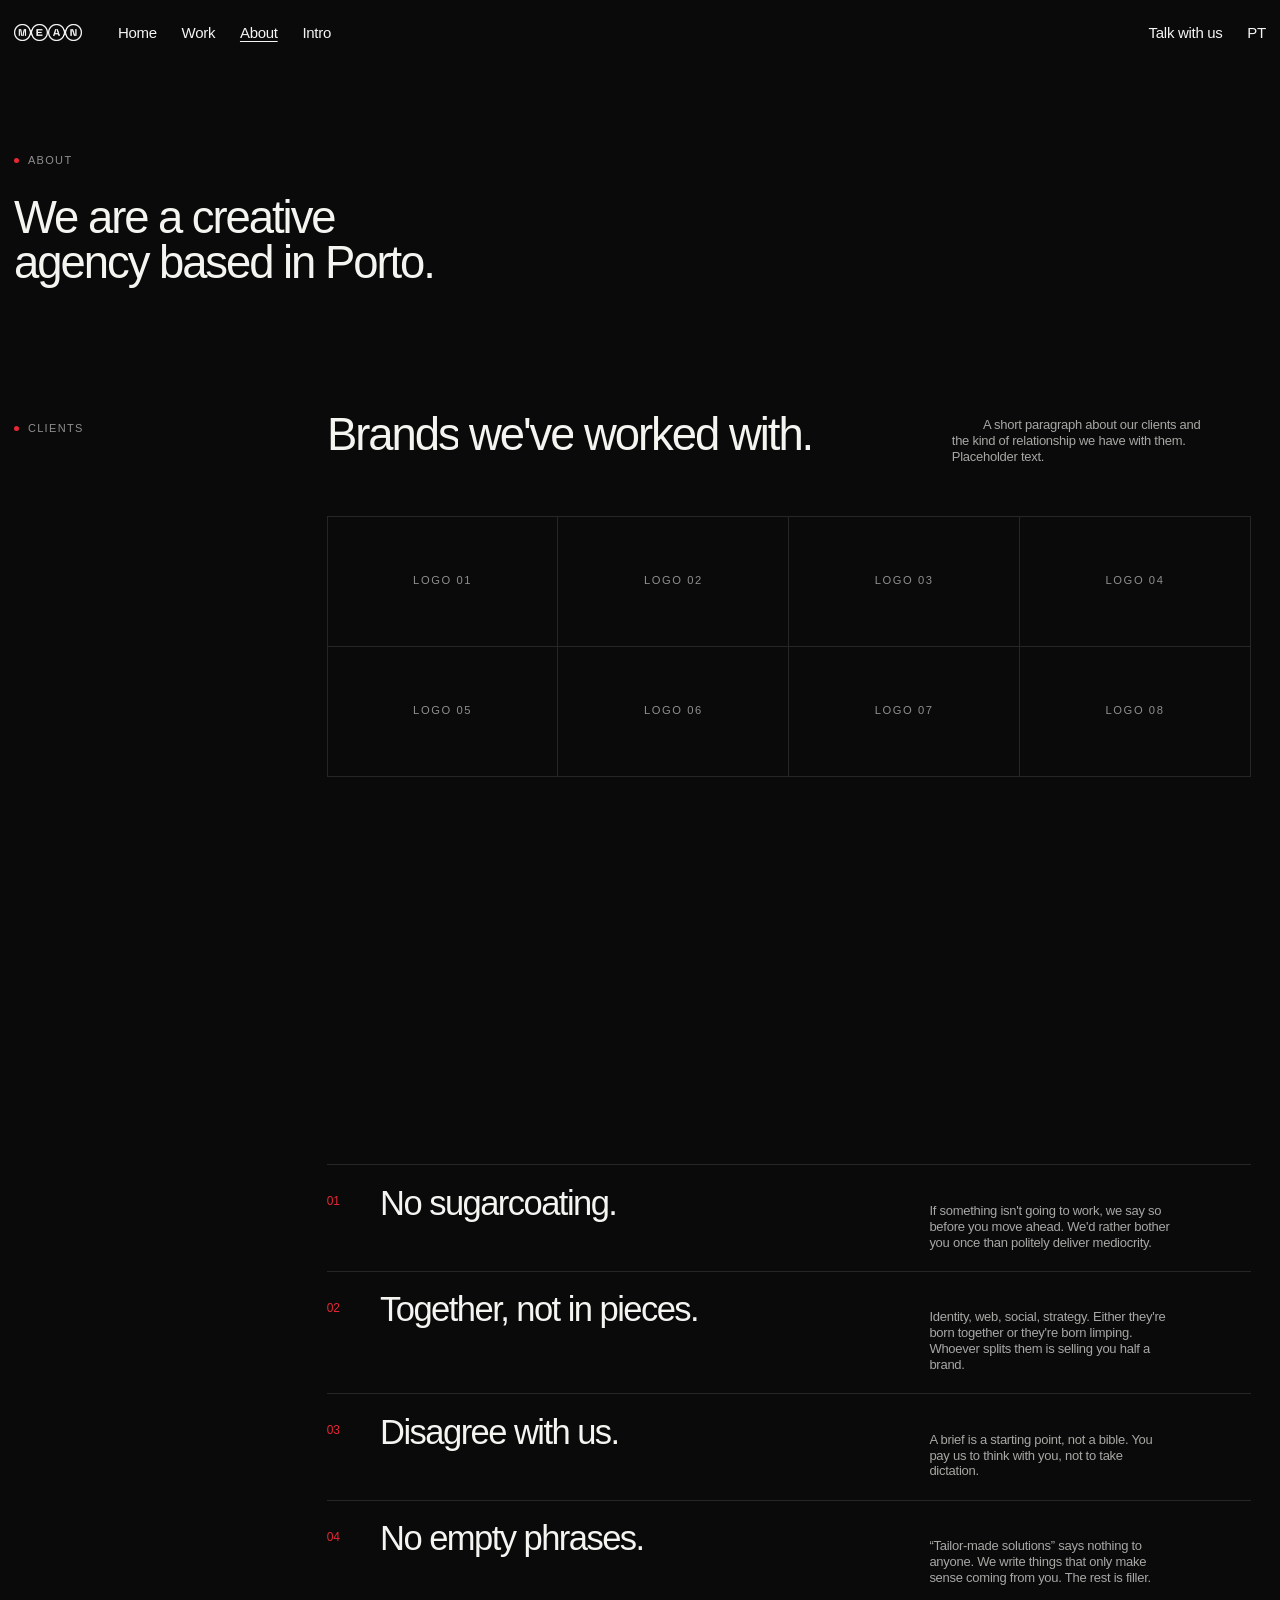
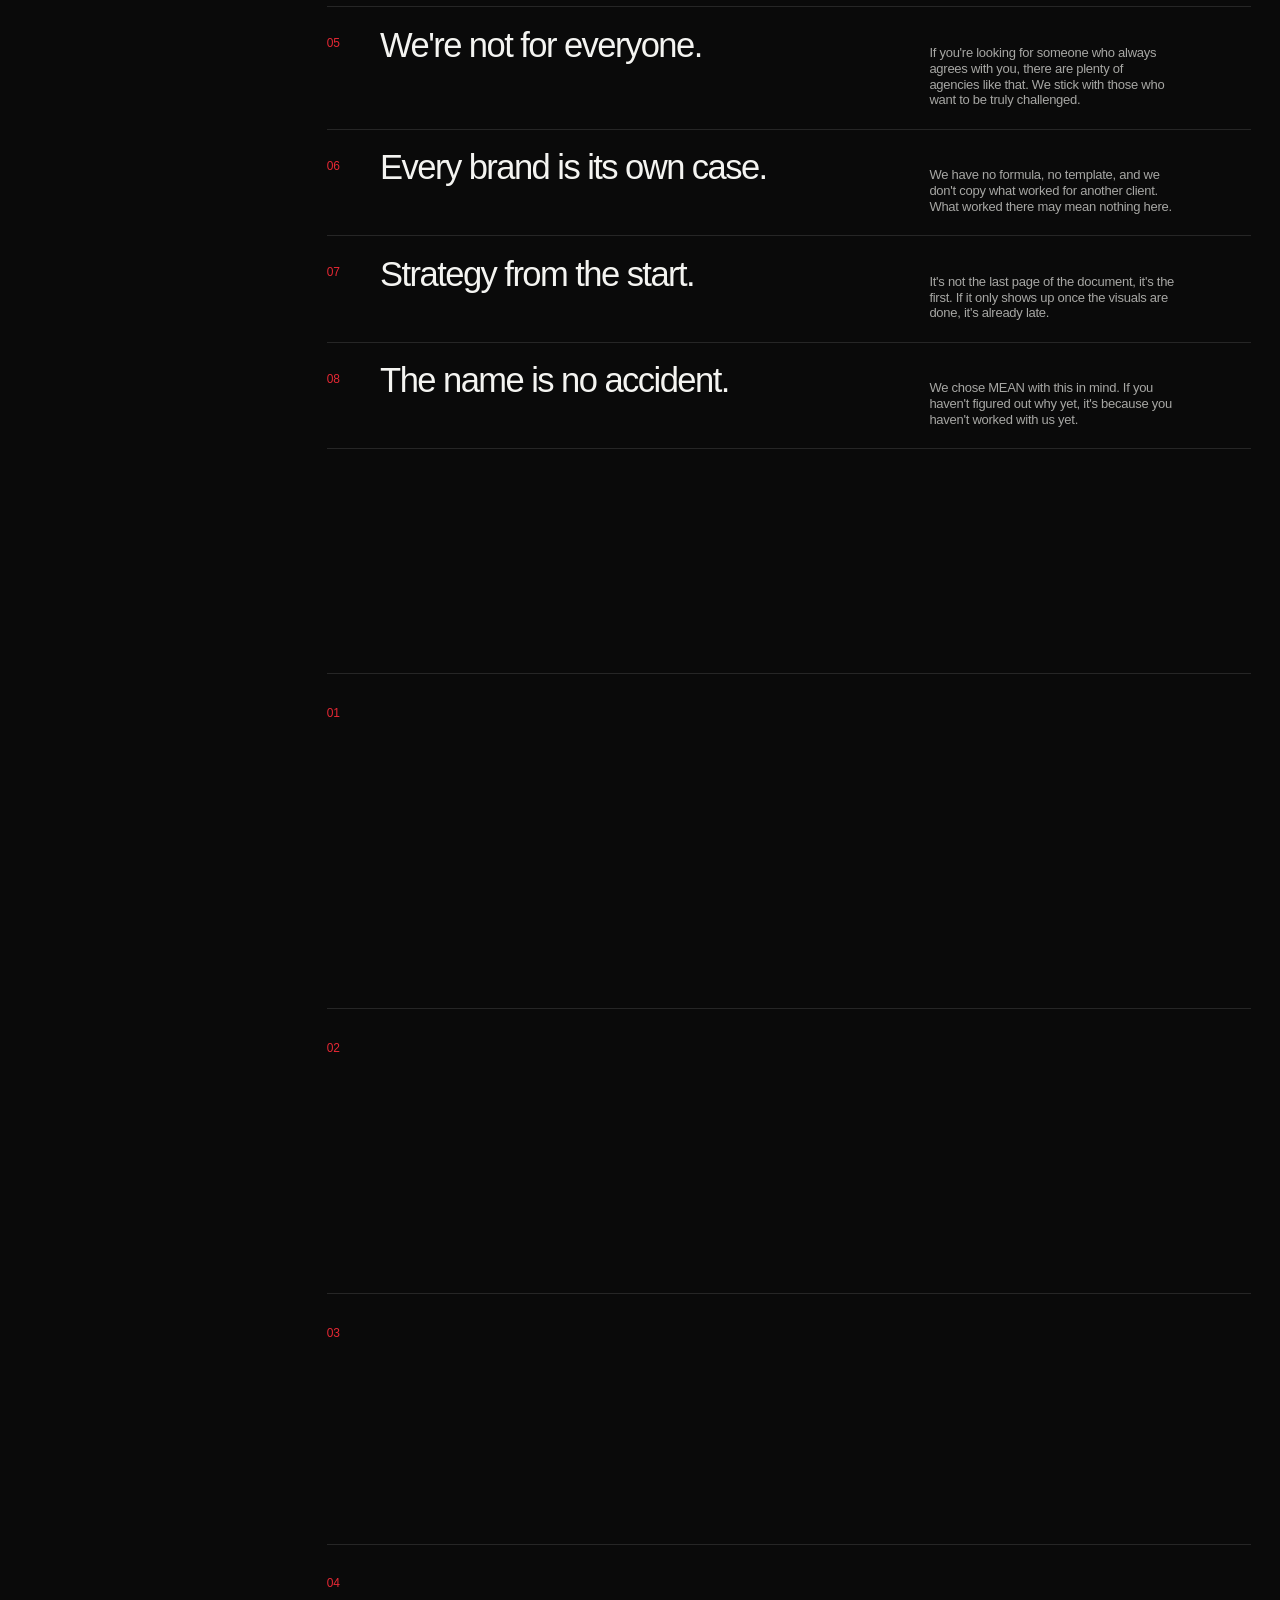
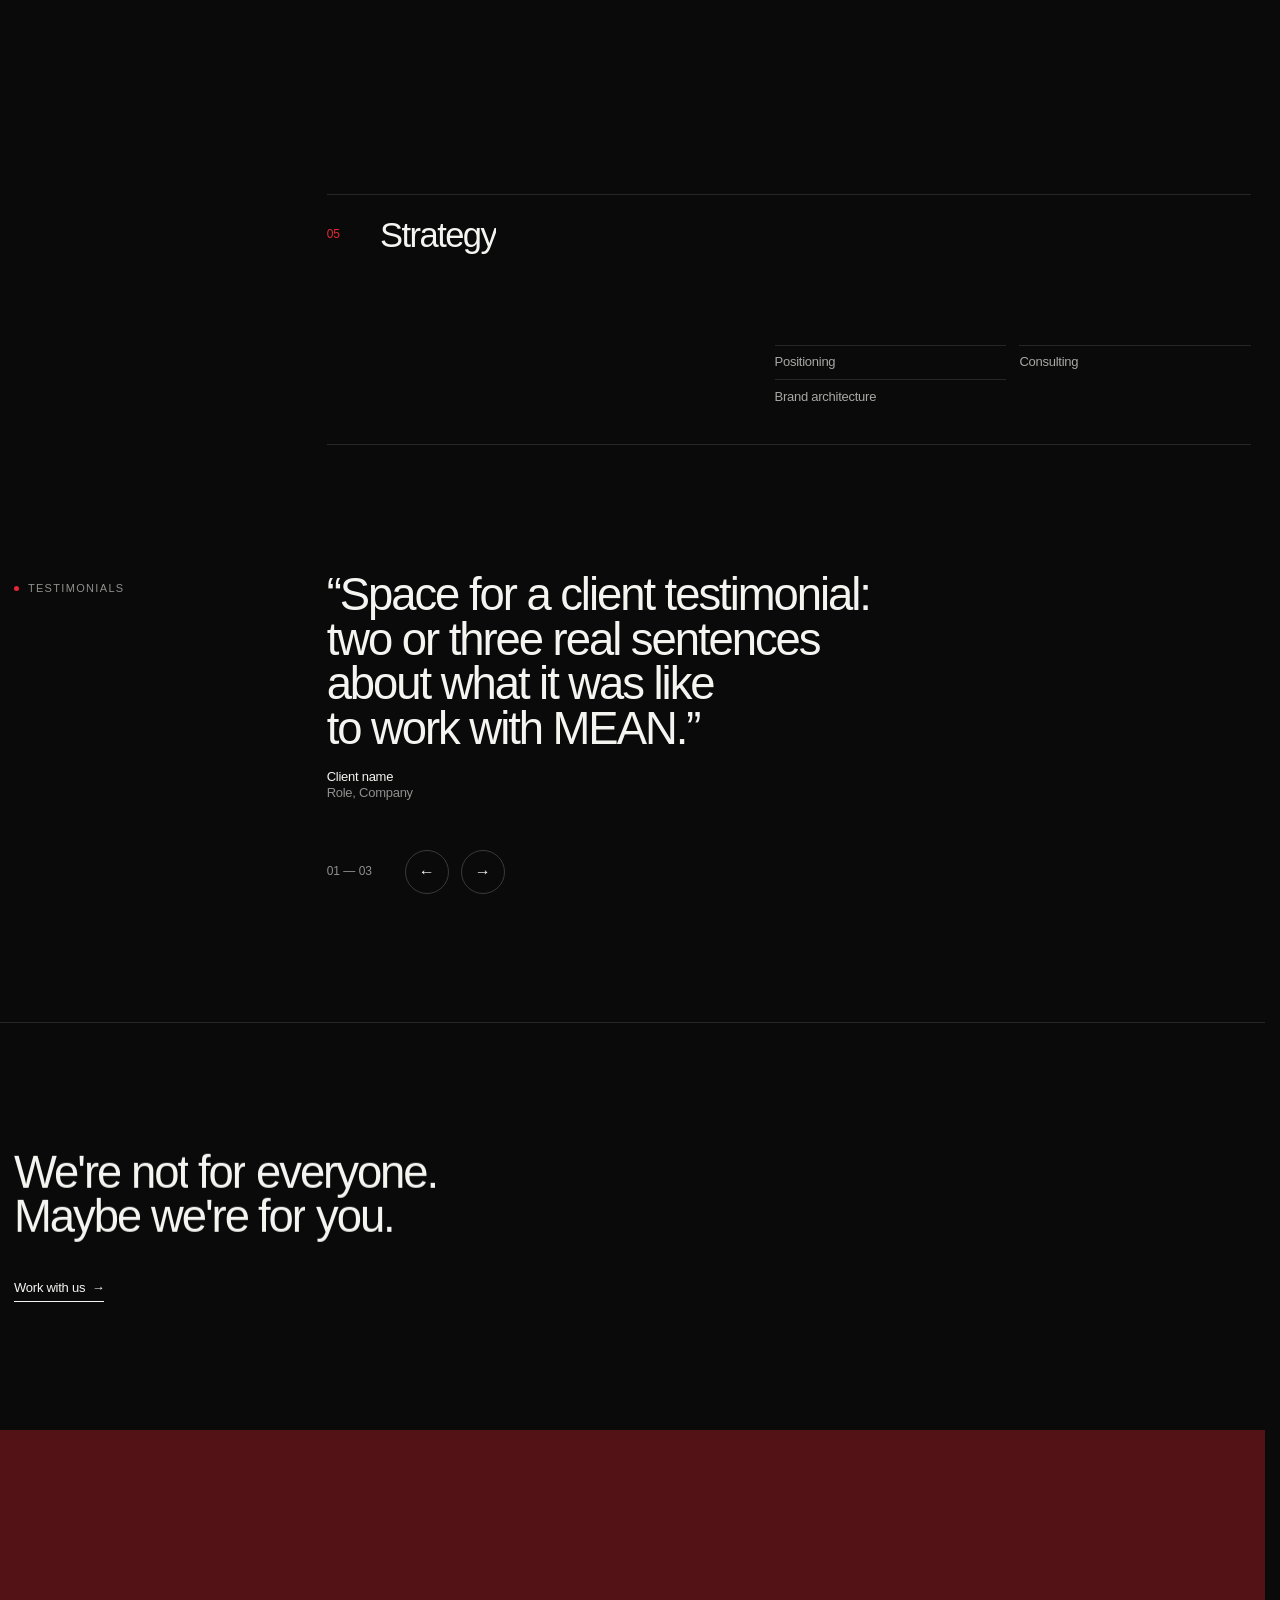
==== commit 05920af2: "Animação da Intro: as bolas fundem-se com o logo As bolas e o logo passam a ser desenhados juntos nu" ====
--- a/about.html
+++ b/about.html
@@ -10,7 +10,7 @@
   <!-- Corre antes da folha de estilos: marca que há JavaScript, aplica a língua guardada e,
        se o logo animado for aparecer (1.ª abertura ou mudança de página), começa já a descarregá-lo. -->
   <script>(function(d){d.classList.add('js');setTimeout(function(){if(!window.__mean)d.classList.remove('js')},3500);window.__meanShow=true;try{if(localStorage.getItem('mean_lang')==='pt'){d.lang='pt';d.classList.add('i18n-wait');setTimeout(function(){d.classList.remove('i18n-wait')},1500)}var s=sessionStorage;if(s.getItem('mean_fast')){s.removeItem('mean_fast');d.classList.add('is-open','is-fast')}var n=s.getItem('mean_nav');s.removeItem('mean_nav');window.__meanShow=!s.getItem('mean_intro_seen')||!!n;if(!window.__meanShow)d.classList.add('is-bare');if(window.__meanShow&&window.fetch){var p=fetch('assets/intro-logo.webp?v=42',{priority:'high'}).then(function(r){if(!r.ok)throw 0;return r.blob()});p.catch(function(){});window.__meanIntro=p}}catch(e){}})(document.documentElement)</script>
-  <link rel="stylesheet" href="style.css?v=126" />
+  <link rel="stylesheet" href="style.css?v=127" />
 </head>
 <body class="page-about">
 
@@ -251,8 +251,8 @@
     </div>
   </footer>
 
-  <script src="i18n.js?v=126"></script>
-  <script src="main.js?v=126"></script>
-  <script src="motion.js?v=126"></script>
+  <script src="i18n.js?v=127"></script>
+  <script src="main.js?v=127"></script>
+  <script src="motion.js?v=127"></script>
 </body>
 </html>
--- a/style.css
+++ b/style.css
@@ -277,6 +277,12 @@
 }
 .hi-logo-mask { display: block; overflow: hidden; }
 .hi-logo { width: 100%; height: auto; display: block; }
+/* Versão WebGL (main.js): bolas e logo desenhados juntos num canvas, para se poderem fundir.
+   O logo em imagem continua na página (dá a posição, a animação de entrada e o texto alternativo), mas não se vê. */
+.hi-canvas { position: absolute; inset: 0; z-index: 1; width: 100%; height: 100%; display: block; pointer-events: none; }
+.hi-hero.hi-gl .hi-dots { visibility: hidden; }
+.hi-hero.hi-gl .hi-logo { opacity: 0; }
+.hi-hero.hi-gl .hi-inner::before { display: none; }   /* sem véu: junto ao logo as bolas recolhem-se */
 
 .hi-kicker {
   font-size: .8rem; letter-spacing: .28em; text-transform: uppercase;
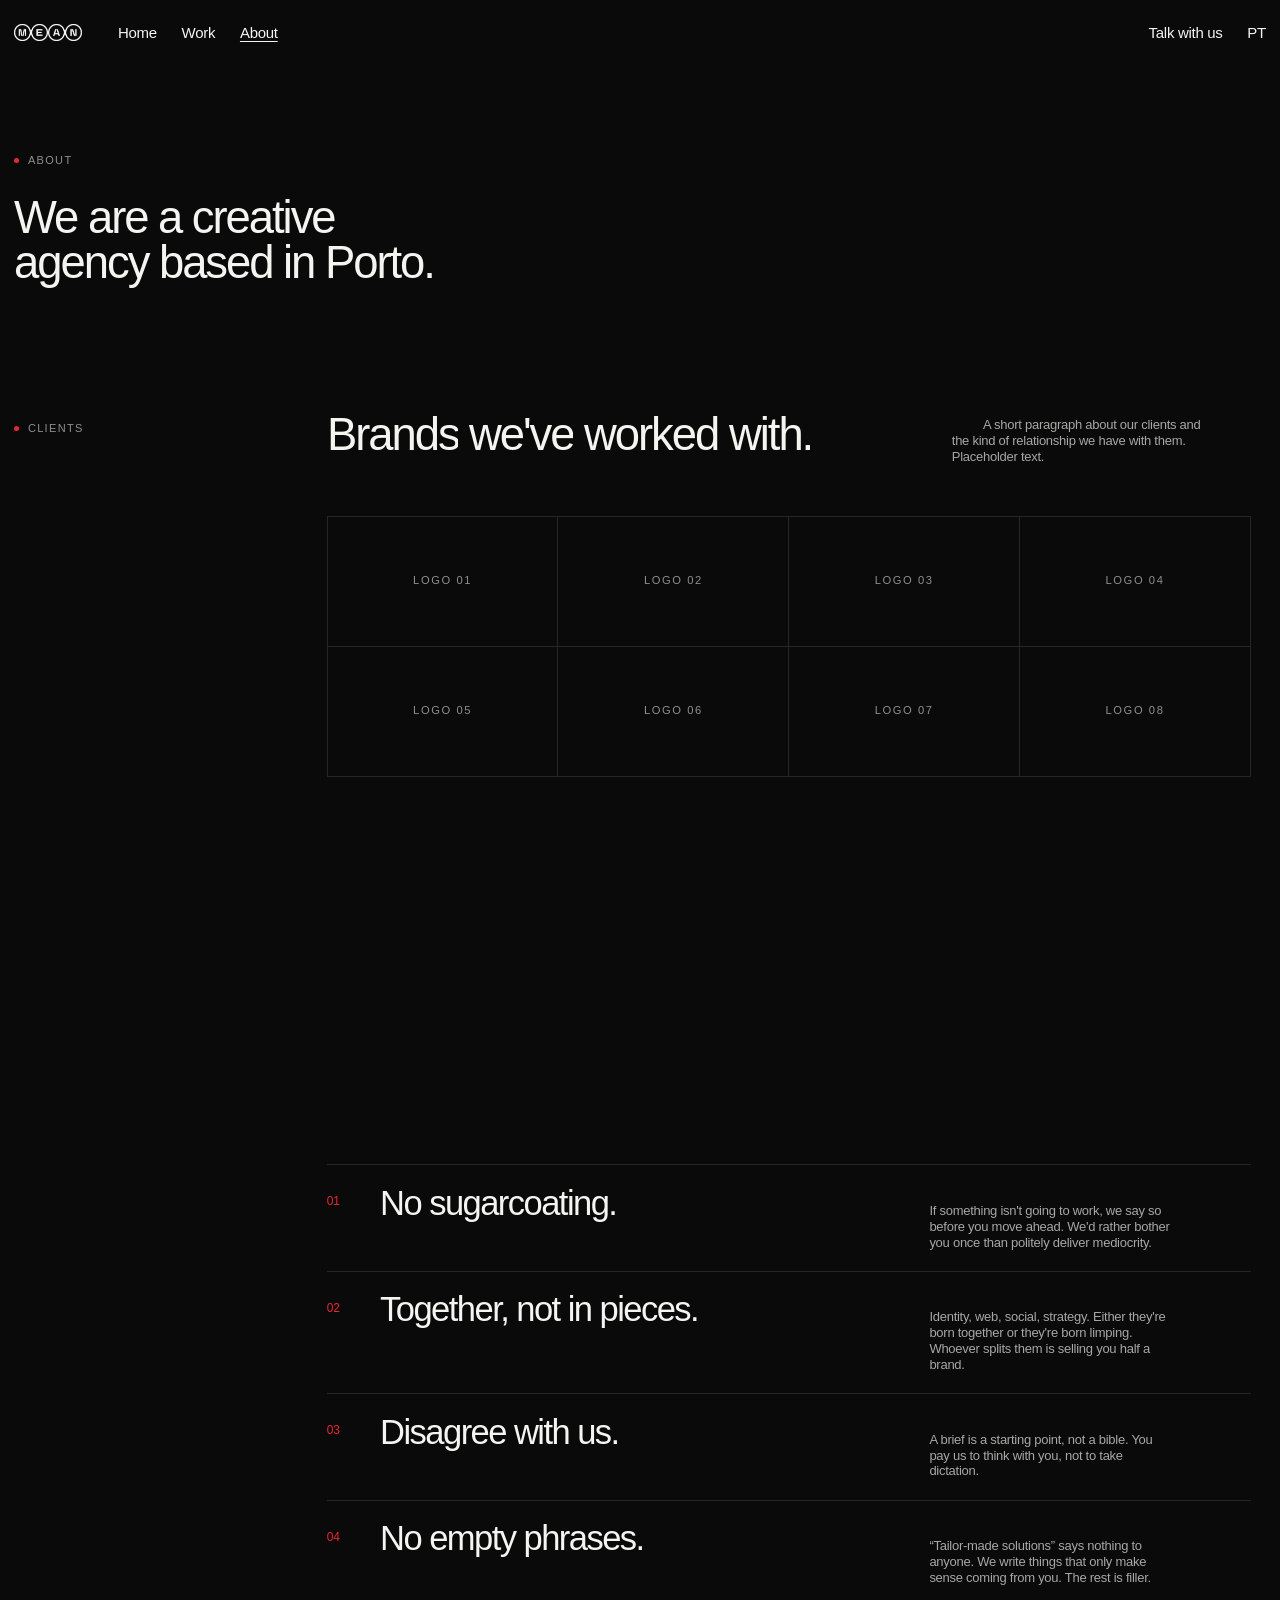
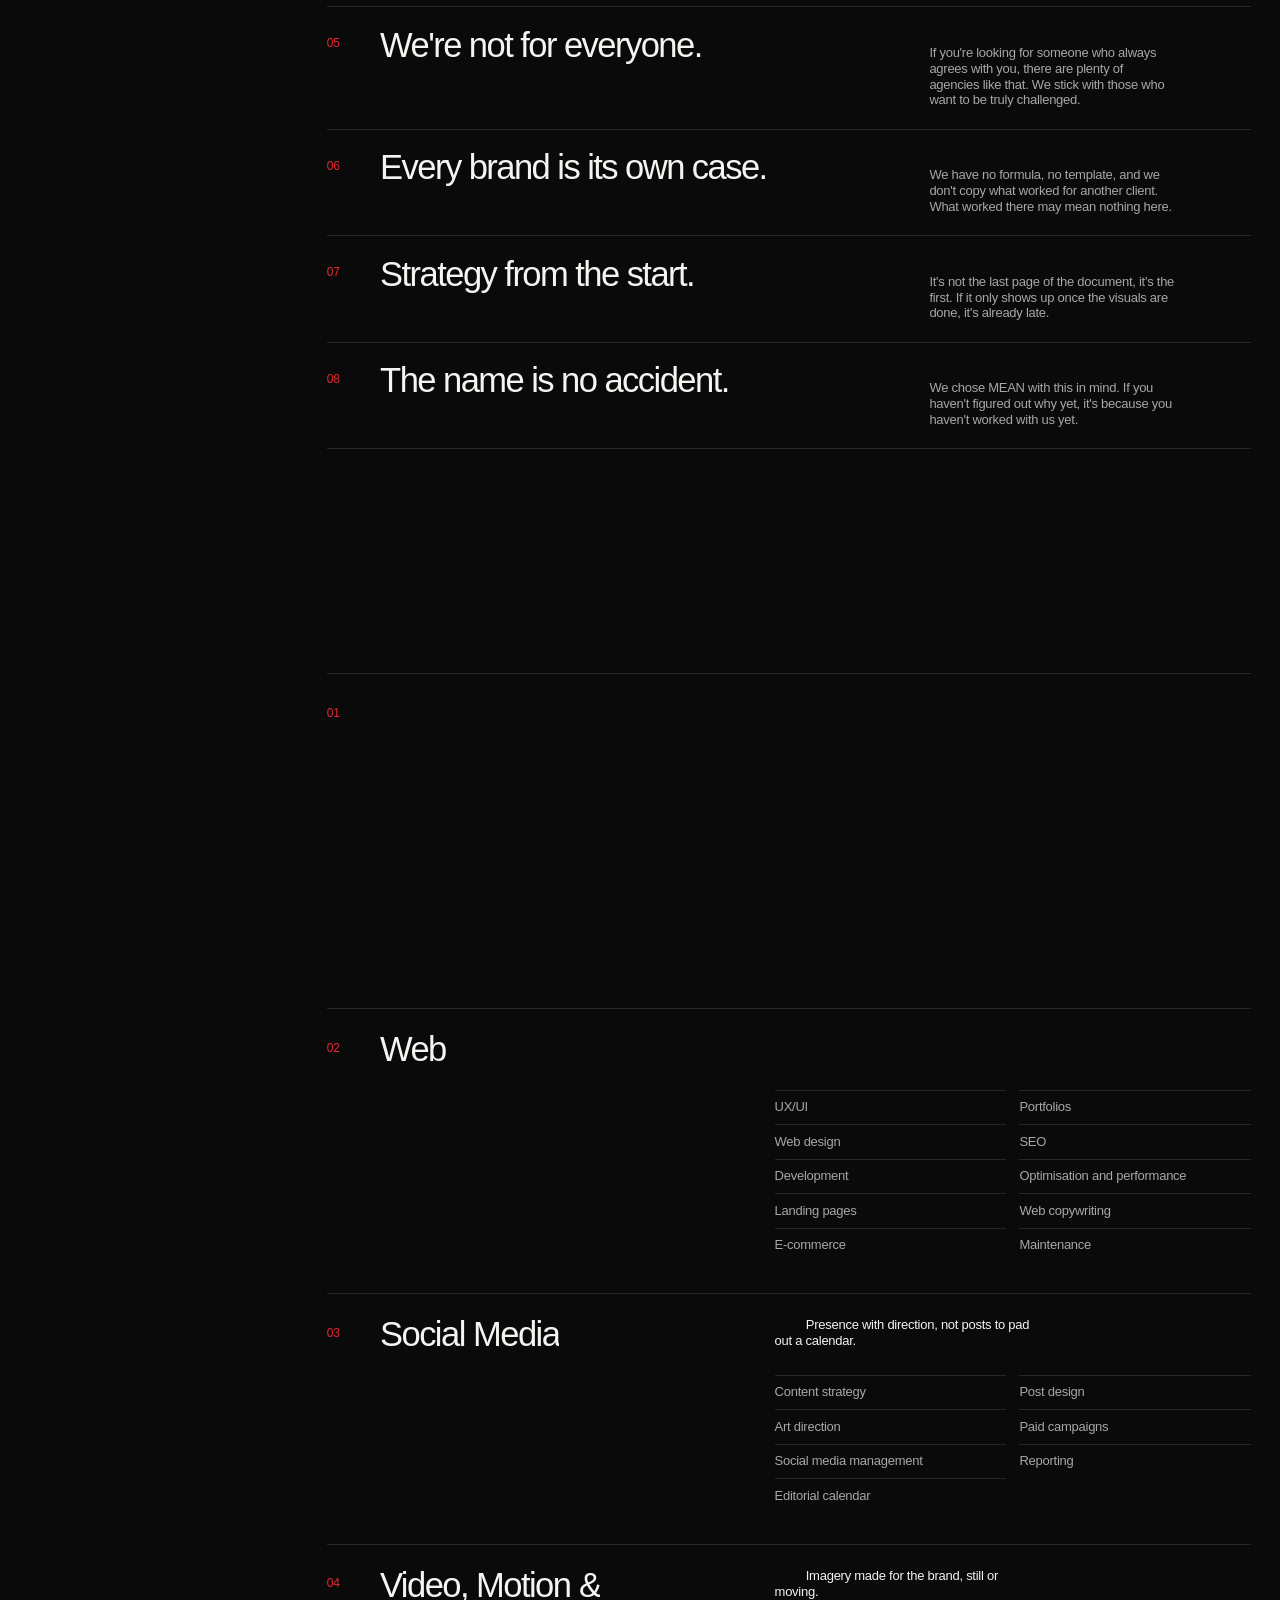
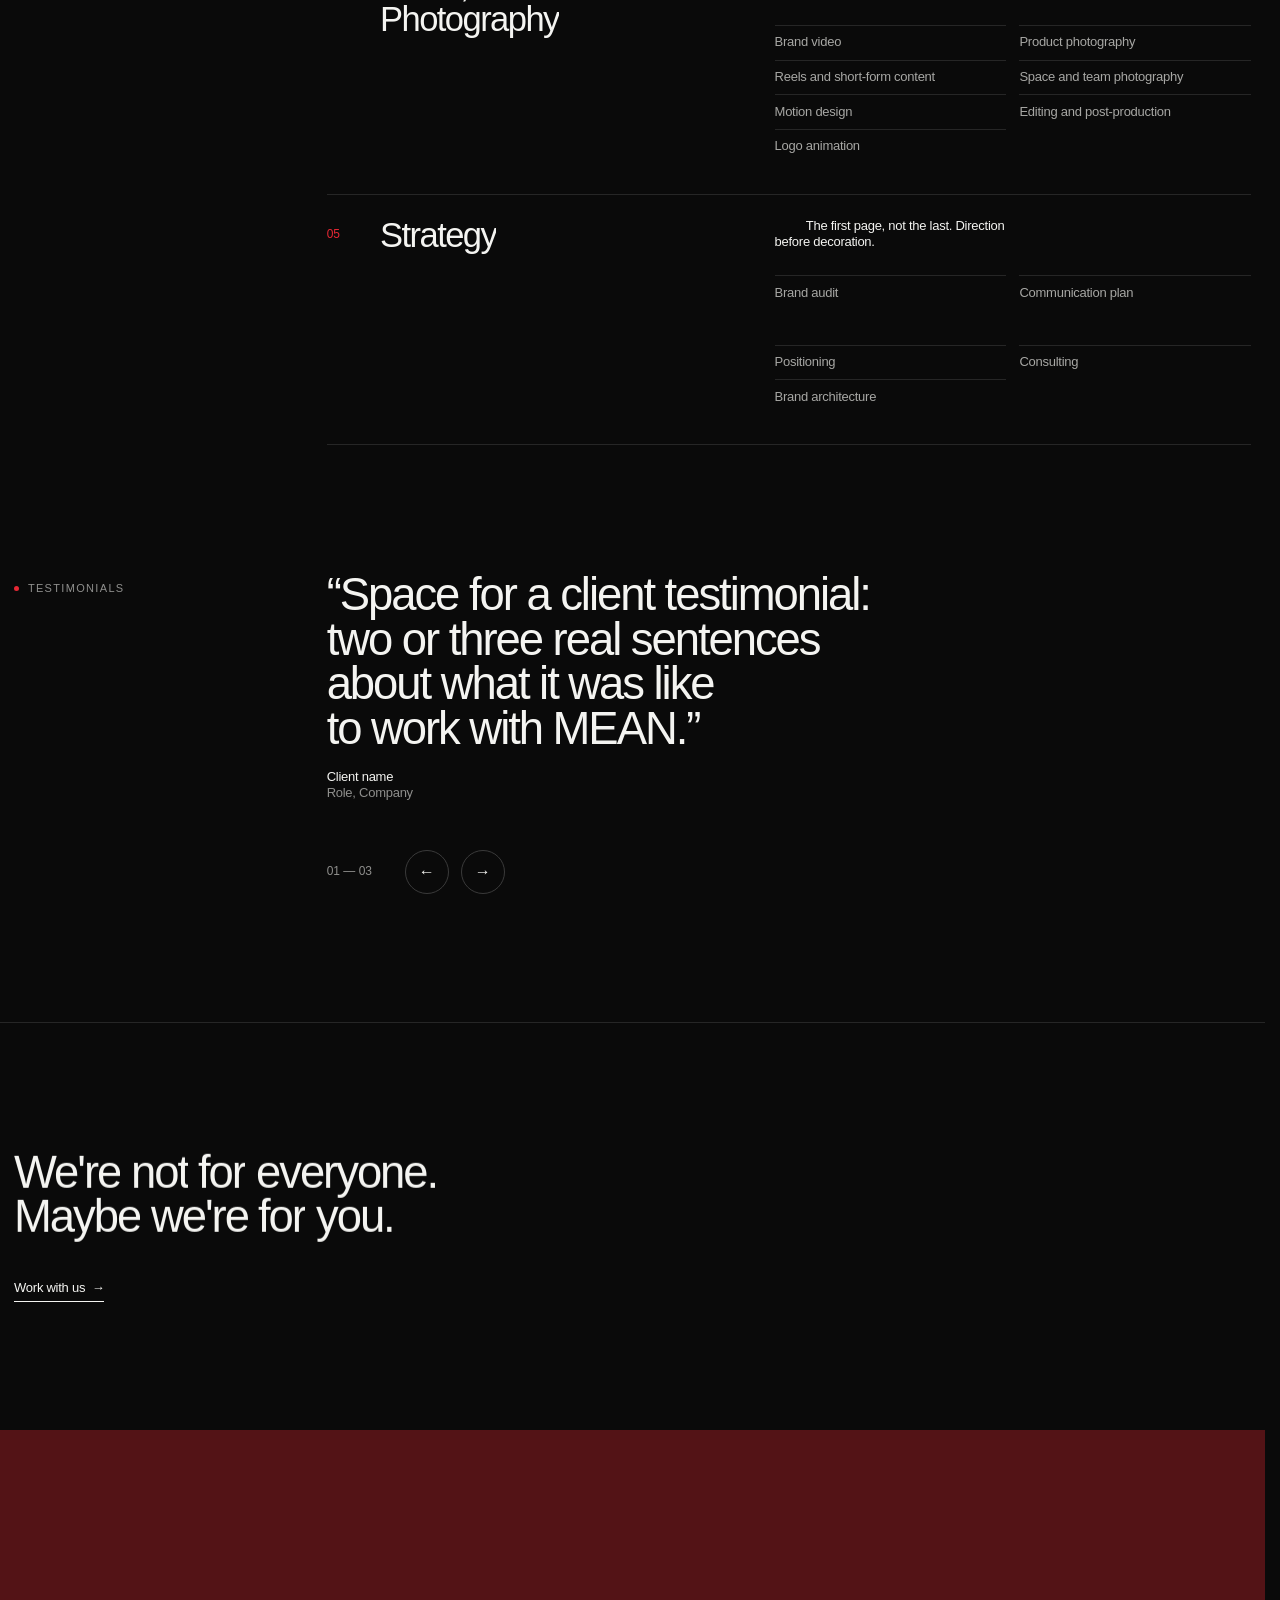
==== commit 41117c33: "Talk with us em painel; páginas Intro e Contact eliminadas; abertura progressiva Talk with us - a pá" ====
--- a/about.html
+++ b/about.html
@@ -10,7 +10,7 @@
   <!-- Corre antes da folha de estilos: marca que há JavaScript, aplica a língua guardada e,
        se o logo animado for aparecer (1.ª abertura ou mudança de página), começa já a descarregá-lo. -->
   <script>(function(d){d.classList.add('js');setTimeout(function(){if(!window.__mean)d.classList.remove('js')},3500);window.__meanShow=true;try{if(localStorage.getItem('mean_lang')==='pt'){d.lang='pt';d.classList.add('i18n-wait');setTimeout(function(){d.classList.remove('i18n-wait')},1500)}var s=sessionStorage;if(s.getItem('mean_fast')){s.removeItem('mean_fast');d.classList.add('is-open','is-fast')}var n=s.getItem('mean_nav');s.removeItem('mean_nav');window.__meanShow=!s.getItem('mean_intro_seen')||!!n;if(!window.__meanShow)d.classList.add('is-bare');if(window.__meanShow&&window.fetch){var p=fetch('assets/intro-logo.webp?v=42',{priority:'high'}).then(function(r){if(!r.ok)throw 0;return r.blob()});p.catch(function(){});window.__meanIntro=p}}catch(e){}})(document.documentElement)</script>
-  <link rel="stylesheet" href="style.css?v=127" />
+  <link rel="stylesheet" href="style.css?v=128" />
 </head>
 <body class="page-about">
 
@@ -26,11 +26,10 @@
         <a href="index.html">Home</a>
         <a href="work.html">Work</a>
         <a href="about.html" aria-current="page">About</a>
-        <a href="index-intro.html">Intro</a>
       </nav>
     </div>
     <div class="nav-right-group">
-      <a href="contact.html" class="nav-cta">Talk with us</a>
+      <a href="#talk" data-talk class="nav-cta">Talk with us</a>
       <button class="nav-lang" type="button" data-lang-switch aria-label="Mudar para português">PT</button>
       <button class="nav-toggle" aria-label="Menu" aria-expanded="false">
         <span></span><span></span><span></span>
@@ -211,7 +210,7 @@
     <!-- 7. FECHO -->
     <section class="m-cta">
       <h2 class="m-cta-title" data-split="rise">We're not for everyone. Maybe we're for you.</h2>
-      <a class="m-link" href="contact.html" data-reveal style="--d: 200ms">Work with us <span class="m-arrow" aria-hidden="true">→</span></a>
+      <a class="m-link" href="#talk" data-talk data-reveal style="--d: 200ms">Work with us <span class="m-arrow" aria-hidden="true">→</span></a>
     </section>
 
   </main>
@@ -226,7 +225,7 @@
           <a href="index.html">Home</a>
           <a href="work.html">Work</a>
           <a href="about.html" aria-current="page">About</a>
-          <a href="contact.html">Talk with us</a>
+          <a href="#talk" data-talk>Talk with us</a>
         </nav>
       </div>
       <a class="m-foot-logo" href="index.html" aria-label="Home"><img src="assets/logo-mean-red-tight.png?v=125" alt="MEAN" width="1075" height="269" loading="lazy" /></a>
@@ -251,8 +250,8 @@
     </div>
   </footer>
 
-  <script src="i18n.js?v=127"></script>
-  <script src="main.js?v=127"></script>
-  <script src="motion.js?v=127"></script>
+  <script src="i18n.js?v=128"></script>
+  <script src="main.js?v=128"></script>
+  <script src="motion.js?v=128"></script>
 </body>
 </html>
--- a/style.css
+++ b/style.css
@@ -20,41 +20,6 @@
   transition: opacity .2s ease;
 }
 .cursor-dot.hidden { opacity: 0; }
-
-/* Badge flutuante "contact" com o M da MEAN ao centro */
-.fab-contact {
-  position: fixed; z-index: 90;
-  right: clamp(1rem, 3vw, 2.2rem); bottom: clamp(1rem, 3vw, 2.2rem);
-  width: 118px; height: 118px;
-  display: grid; place-items: center;
-}
-.fab-ring {
-  position: absolute; inset: 0; width: 100%; height: 100%;
-  animation: fab-spin 14s linear infinite;
-}
-.fab-ring text {
-  fill: var(--text); font-family: var(--font);
-  font-size: 14px; font-weight: 500; letter-spacing: 1.7px;
-}
-.fab-center {
-  width: 66px; height: 66px; border-radius: 50%;
-  object-fit: cover;
-  transition: transform .35s var(--ease);
-}
-.fab-contact:hover .fab-center { transform: scale(1.08); }
-@keyframes fab-spin { to { transform: rotate(360deg); } }
-@media (prefers-reduced-motion: reduce) { .fab-ring { animation: none; } }
-
-/* Homepage intro: fundo bordô do favicon */
-body.page-home-intro { background: var(--bordo); }
-.page-home-intro .nav, .page-home-intro .nav.nav-over { background: transparent; }
-
-/* Homepage intro: header sempre sem fundo, mesmo ao dar scroll */
-.page-home-intro .nav.scrolled {
-  background: transparent;
-  backdrop-filter: none; -webkit-backdrop-filter: none;
-  border-color: transparent;
-}
 
 /* ── Separador / preloader de entrada ── */
 .preloader {
@@ -254,13 +219,13 @@
 
 .hi-inner { position: relative; z-index: 2; max-width: 20ch; }
 /* Logo central — posição absoluta no centro exato da hero (igual ao centro da grelha) */
-.page-home-intro .hi-inner, .page-home .hi-inner {
+.page-home .hi-inner {
   position: absolute; top: 50%; left: 50%;
   transform: translate(-50%, -50%);
   width: min(760px, 78vw); max-width: none;
 }
 /* véu bordô atrás do logo → as bolas nessa zona ficam com menos opacidade */
-.page-home-intro .hi-inner::before, .page-home .hi-inner::before {
+.page-home .hi-inner::before {
   content: "";
   position: absolute; inset: -100px -150px;
   z-index: -1;
@@ -281,7 +246,7 @@
    O logo em imagem continua na página (dá a posição, a animação de entrada e o texto alternativo), mas não se vê. */
 .hi-canvas { position: absolute; inset: 0; z-index: 1; width: 100%; height: 100%; display: block; pointer-events: none; }
 .hi-hero.hi-gl .hi-dots { visibility: hidden; }
-.hi-hero.hi-gl .hi-logo { opacity: 0; }
+.hi-hero.hi-gl .hi-logo, .hi-hero.hi-wait .hi-logo { opacity: 0; }
 .hi-hero.hi-gl .hi-inner::before { display: none; }   /* sem véu: junto ao logo as bolas recolhem-se */
 
 .hi-kicker {
@@ -942,80 +907,6 @@
 @media (max-width: 640px) {
   .ab-item { grid-template-columns: 2.4rem 1fr; gap: 1rem; }
   .ab-loc { grid-template-columns: 1fr; }
-  .ct-body { grid-template-columns: 1fr; gap: 3rem; }
-}
-
-/* ===== Contact page (reutiliza o sistema .ab-*) ===== */
-.ct-hero { min-height: 52vh; }
-
-.ct-body {
-  max-width: 1100px; margin: 0 auto;
-  padding: clamp(1rem, 4vh, 2rem) 0 clamp(4rem, 10vh, 7rem);
-  display: grid; grid-template-columns: .85fr 1.15fr;
-  gap: clamp(2.5rem, 6vw, 5rem);
-  align-items: start;
-}
-
-.ct-info-title {
-  font-size: .8rem; letter-spacing: .28em; text-transform: uppercase;
-  color: #8f8f8d; margin-bottom: 2rem;
-}
-.ct-email {
-  display: inline-block;
-  font-family: var(--font-display);
-  font-size: clamp(1.5rem, 3.2vw, 2.2rem); font-weight: 600; letter-spacing: -.02em;
-  border-bottom: 2px solid var(--ab-red); padding-bottom: .15em;
-  transition: color .2s var(--ease);
-}
-.ct-email:hover { color: var(--ab-red); }
-.ct-availability { color: #a7a7a4; margin-top: 1.1rem; font-size: .95rem; max-width: 32ch; }
-
-.ct-social { list-style: none; margin-top: 2.5rem; display: flex; flex-direction: column; gap: .6rem; }
-.ct-social a {
-  display: inline-flex; align-items: center; gap: .4rem;
-  font-size: 1rem; color: inherit; transition: color .2s var(--ease);
-}
-.ct-social a:hover { color: var(--ab-red); }
-
-.ct-loc { margin-top: 2.5rem; display: flex; flex-direction: column; gap: .35rem; }
-.ct-loc-label { font-size: .7rem; letter-spacing: .2em; text-transform: uppercase; color: #8f8f8d; }
-
-.ct-form { display: flex; flex-direction: column; gap: 1.6rem; }
-.ct-field { display: flex; flex-direction: column; gap: .5rem; }
-.ct-field label { font-size: .72rem; letter-spacing: .16em; text-transform: uppercase; color: #8f8f8d; }
-.ct-field input,
-.ct-field select,
-.ct-field textarea {
-  background: transparent; border: none; border-bottom: 1.5px solid #333; border-radius: 0;
-  padding: .6rem 0; font-family: var(--font); font-weight: 500; font-size: 1.05rem; color: inherit;
-  outline: none; resize: vertical; width: 100%;
-  transition: border-color .2s var(--ease);
-}
-.ct-field input:focus,
-.ct-field select:focus,
-.ct-field textarea:focus { border-color: var(--ab-red); }
-.ct-field input::placeholder,
-.ct-field textarea::placeholder { color: #6b6b68; }
-.ct-field select { cursor: pointer; }
-.ct-field select option { background: var(--bg); color: var(--text); }
-
-.ct-submit {
-  align-self: flex-start; margin-top: .25rem;
-  display: inline-flex; align-items: center; gap: .6rem;
-  background: none; border: none; cursor: pointer;
-  font-family: var(--font); font-weight: 600; font-size: 1.05rem; color: inherit;
-  padding-bottom: .3rem; border-bottom: 2px solid var(--ab-red);
-  transition: gap .2s var(--ease), color .2s var(--ease), opacity .2s var(--ease);
-}
-.ct-submit:hover { gap: 1rem; color: var(--ab-red); }
-.ct-submit:disabled { opacity: .5; cursor: default; }
-
-.ct-form .form-feedback { text-align: left; }
-.ct-form .form-feedback.success,
-.ct-form .form-feedback.error { color: var(--ab-red); }
-
-@media (max-width: 768px) {
-  .ct-body { grid-template-columns: 1fr; gap: 3rem; }
 }
 
 /* ===== Work page (fullscreen video hero) ===== */
@@ -1540,8 +1431,8 @@
 }
 .nav.nav--menu, .nav.scrolled.nav--menu { mix-blend-mode: normal; background: var(--bg); }   /* menu aberto no telemóvel: painel opaco */
 /* sobre o vídeo da Home: sem "negativo"; branco ou preto conforme o brilho do vídeo (motion.js).
-   Sobre o bordô (abertura da Home e página Intro) também sem "negativo": branco simples, sem tingir. */
-.nav.nav--onvideo, .page-home-intro .nav.nav-over { mix-blend-mode: normal; }
+   Sobre o bordô da abertura da Home também sem "negativo": branco simples, sem tingir. */
+.nav.nav--onvideo { mix-blend-mode: normal; }
 .nav--onvideo .nav-links a, .nav--onvideo .nav-cta, .nav--onvideo .nav-lang { transition: color .3s linear; }
 .nav--onvideo .nav-logo { transition: filter .3s linear; }
 .nav--onvideo .nav-toggle span { transition: background-color .3s linear, transform .3s var(--ease), opacity .3s; }
@@ -1580,7 +1471,6 @@
 .nav-links a:nth-child(1) { --nav-d: 60ms; }
 .nav-links a:nth-child(2) { --nav-d: 120ms; }
 .nav-links a:nth-child(3) { --nav-d: 180ms; }
-.nav-links a:nth-child(4) { --nav-d: 210ms; }
 .nav-cta { --nav-d: 240ms; }
 .nav-lang { --nav-d: 300ms; }
 .nav-toggle { --nav-d: 360ms; }
@@ -1631,6 +1521,9 @@
 /* o logo e as bolas só entram quando a cortina começa a subir */
 .js:not(.is-ready) .page-home .hi-hero .hi-dots { opacity: 0; transition: none; }
 .js:not(.is-ready) .page-home .hi-hero .hi-line-in { transform: translateY(110%); transition: none; }
+/* versão simples (sem WebGL): a mesma ordem — fundo, depois as bolas, depois o logo */
+.js.is-ready .page-home .hi-hero .hi-dots { transition-delay: 1.6s; }
+.js.is-ready .page-home .hi-hero.is-in .hi-line .hi-line-in { transition-delay: 2.15s; }
 /* a miniatura assenta enquanto a cortina sobe e, sem chegar a parar, começa a crescer */
 .js.is-ready:not(.is-open) .page-home .m-open-frame {
   animation: m-rise 1.3s cubic-bezier(.33, 1, .68, 1) both,
@@ -1685,7 +1578,7 @@
 /* ── Frases: uma só escala em todas as páginas, a da frase de abertura da Home.
       Títulos de página, frases de secção, testemunhos e fechos têm todos o mesmo tamanho. ── */
 .m-statement-text, .page-work .work-lead-title, .m-ahero-title, .m-cta-title,
-.m-lead, .m-svc-lead, .m-quote blockquote, .page-contact .ab-statement,
+.m-lead, .m-svc-lead, .m-quote blockquote,
 .m-pj-statement, .m-pj-lead, .m-pj-phrase, .m-pj-next-name {
   font-size: var(--m-phrase); font-weight: 500; line-height: .98; letter-spacing: -.045em;
 }
@@ -1779,7 +1672,6 @@
 .m-quotes-count { font-size: var(--m-micro); letter-spacing: 0; }
 .m-btn-round { width: 44px; height: 44px; font-size: 1rem; transition: background-color .12s linear, color .12s linear, border-color .12s linear, transform .4s var(--m-ease); }
 .m-about .m-cta { margin-top: var(--m-sec); }
-.page-contact .ab-statement { max-width: 22ch; }
 
 /* ── Ecrãs médios e pequenos ── */
 @media (max-width: 1000px) {
@@ -1861,10 +1753,10 @@
 .m-foot-block h3 { margin: 0 0 14px; font: inherit; letter-spacing: inherit; color: inherit; opacity: .68; }
 .m-foot-block p { margin: 0; }
 .m-foot a:focus-visible { outline: 1px solid currentColor; outline-offset: 4px; }
-/* sobre o footer o cursor fica no vermelho dos textos (em "negativo" ficaria azulado sobre o vermelho escuro) */
-.cursor-layer.is-foot { mix-blend-mode: normal; }
-.cursor-layer.is-foot .cursor-dot { border-color: var(--mean-red); }
-.cursor-layer.is-foot .cursor-dot::before { background: var(--mean-red); }
+/* sobre o footer e sobre o painel de contacto o cursor fica no vermelho dos textos (em "negativo" ficaria azulado) */
+.cursor-layer.is-foot, .cursor-layer.is-talk { mix-blend-mode: normal; }
+.cursor-layer.is-foot .cursor-dot, .cursor-layer.is-talk .cursor-dot { border-color: var(--mean-red); }
+.cursor-layer.is-foot .cursor-dot::before, .cursor-layer.is-talk .cursor-dot::before { background: var(--mean-red); }
 
 /* revelação: o conteúdo fica preso ao ecrã e o footer funciona como janela */
 @media (min-width: 769px) and (min-height: 620px) {
@@ -1991,13 +1883,111 @@
   .m-pj-chapter--flip .m-pj-stack > .is-narrow, .m-pj-chapter--flip .m-pj-stack > .is-small { grid-column: 1 / span 6; }
 }
 
-/* ── Intro: aparecimento com blur ao dar scroll (tipo cardenasdesigngroup.com) ──
-   opacidade 0→1, sobe 1.5rem e desfoca de 20px→0 em 1.2s. Só na Intro; as outras páginas usam o motion.js */
-.page-home-intro .reveal {
-  opacity: 0; transform: translateY(1.5rem); filter: blur(20px);
-  transition: opacity 1.2s var(--ease), transform 1.2s var(--ease), filter 1.2s var(--ease);
-}
-.page-home-intro .reveal.visible { opacity: 1; transform: none; filter: none; }
+}
+
+/* ============================================================
+   TALK WITH US — painel de contacto (criado pelo main.js, igual em todas as páginas)
+   Entra da direita para a esquerda, por cima da página. Fundo no vermelho escuro da MEAN e tudo o resto
+   no vermelho claro, com a tipografia do footer (14 px em maiúsculas espaçadas); a frase tem o tamanho
+   das frases do site e os campos são linhas, sem caixas.
+   ============================================================ */
+html.talk-open { overflow: hidden; }
+.m-talk-veil {
+  position: fixed; inset: 0; z-index: 900; background: rgba(10, 10, 10, .55);
+  opacity: 0; visibility: hidden; transition: opacity .45s linear, visibility 0s linear .45s;
+}
+.talk-open .m-talk-veil { opacity: 1; visibility: visible; transition: opacity .6s linear; }
+.m-talk {
+  position: fixed; top: 0; right: 0; z-index: 901;
+  width: max(520px, 44vw); max-width: 100vw; height: 100vh; height: 100dvh;
+  background: var(--mean-red-dark); color: var(--mean-red);
+  font-size: 14px; line-height: 14px; font-weight: 500; letter-spacing: .09em; text-transform: uppercase;
+  overflow-y: auto; overscroll-behavior: contain; -webkit-overflow-scrolling: touch; outline: none;
+  transform: translate3d(100%, 0, 0); visibility: hidden;
+  transition: transform .55s cubic-bezier(.76, 0, .24, 1), visibility 0s linear .55s;
+}
+.talk-open .m-talk { transform: none; visibility: visible; transition: transform .75s cubic-bezier(.76, 0, .24, 1); }
+.m-talk-in { display: flex; flex-direction: column; min-height: 100%; box-sizing: border-box; padding: 28px 32px; }
+.m-talk a { color: inherit; text-decoration: none; }
+.m-talk a:hover, .m-talk-close:hover { text-decoration: underline; text-underline-offset: 3px; text-decoration-thickness: 1px; }
+.m-talk a:focus-visible, .m-talk button:focus-visible { outline: 1px solid currentColor; outline-offset: 4px; }
+.m-talk-top { display: flex; justify-content: space-between; align-items: baseline; gap: 16px; }
+.m-talk-close, .m-talk-submit { font: inherit; color: inherit; background: none; border: 0; border-radius: 0; margin: 0; padding: 0; cursor: pointer; }
+.m-talk-close { letter-spacing: inherit; text-transform: inherit; }
+.m-talk-title {
+  margin: clamp(2.5rem, 9vh, 5.5rem) 0 clamp(2rem, 6vh, 3.5rem); max-width: 11em; color: inherit;
+  font-size: var(--m-phrase); font-weight: 500; line-height: .98; letter-spacing: -.045em; text-transform: none;
+}
+
+/* campos: etiqueta pequena, texto grande, uma linha por baixo */
+.m-talk-form { display: grid; row-gap: clamp(22px, 3.4vh, 34px); }
+.m-talk-field { display: grid; row-gap: 12px; cursor: text; }
+.m-talk-field > span, .m-talk-budget legend, .m-talk-block h3 { opacity: .68; transition: opacity .12s linear; }
+.m-talk-field:focus-within > span { opacity: 1; }
+.m-talk-field input, .m-talk-field textarea, .m-talk-submit {
+  font-size: clamp(1.15rem, 1.45vw, 1.4rem); line-height: 1.25; letter-spacing: -.02em; text-transform: none;
+}
+.m-talk-field input, .m-talk-field textarea {
+  display: block; width: 100%; box-sizing: border-box; margin: 0; padding: 0 0 10px;
+  font-family: inherit; font-weight: inherit; color: inherit; caret-color: currentColor; background: transparent;
+  border: 0; border-bottom: 1px solid currentColor; border-radius: 0; outline: none;
+  -webkit-appearance: none; appearance: none;
+}
+.m-talk-field textarea { resize: none; min-height: calc(1.25em * 3 + 10px); }
+.m-talk-field input:focus, .m-talk-field textarea:focus { box-shadow: 0 1px 0 0 currentColor; }   /* a linha engrossa */
+/* preenchimento automático do browser: sem o fundo claro que ele põe */
+.m-talk-field input:-webkit-autofill, .m-talk-field textarea:-webkit-autofill {
+  -webkit-text-fill-color: var(--mean-red); caret-color: var(--mean-red);
+  box-shadow: 0 0 0 100px var(--mean-red-dark) inset;
+}
+.m-talk-field input:-webkit-autofill:focus, .m-talk-field textarea:-webkit-autofill:focus {
+  box-shadow: 0 0 0 100px var(--mean-red-dark) inset, 0 1px 0 0 var(--mean-red);
+}
+/* orçamento: opções em texto, com o quadrado que marca a página atual no footer */
+.m-talk-budget { min-width: 0; margin: 0; padding: 0; border: 0; }
+.m-talk-budget legend { float: left; width: 100%; margin: 0 0 14px; padding: 0; }   /* float: comporta-se como um bloco normal */
+.m-talk-opts { clear: both; display: grid; grid-template-columns: repeat(2, minmax(0, 1fr)); gap: 12px 16px; }   /* as mesmas duas colunas dos contactos ao fundo */
+.m-talk-opt { position: relative; display: inline-flex; justify-self: start; cursor: pointer; }
+.m-talk-opt input { position: absolute; inset: 0; width: 100%; height: 100%; margin: 0; opacity: 0; cursor: pointer; }
+.m-talk-opt span { position: relative; padding-left: 16px; opacity: .68; transition: opacity .12s linear; }
+.m-talk-opt span::before {
+  content: ""; position: absolute; left: 0; top: 50%; width: 7px; height: 7px; margin-top: -4px;
+  box-sizing: border-box; border: 1px solid currentColor;
+}
+.m-talk-opt:hover span, .m-talk-opt input:checked + span { opacity: 1; }
+.m-talk-opt input:checked + span::before { background: currentColor; }
+.m-talk-opt input:focus-visible + span { outline: 1px solid currentColor; outline-offset: 4px; }
+/* enviar */
+.m-talk-send { display: flex; flex-wrap: wrap; align-items: baseline; justify-content: space-between; gap: 14px 24px; margin-top: 4px; }
+.m-talk-submit { padding-bottom: .25em; background: linear-gradient(currentColor, currentColor) no-repeat 0 100% / 100% 1px; }
+.m-talk-submit .m-arrow { display: inline-block; transition: transform .5s var(--m-ease); }
+.m-talk-submit:hover .m-arrow { transform: translateX(.35em); }
+.m-talk-submit:disabled { opacity: .5; cursor: default; }
+.m-talk .form-feedback, .m-talk .form-feedback.success, .m-talk .form-feedback.error {
+  margin: 0; min-height: 14px; font-size: inherit; text-align: left; color: inherit;
+}
+/* contactos diretos, ao fundo */
+.m-talk-bottom {
+  margin-top: auto; padding-top: clamp(2.5rem, 8vh, 5rem);
+  display: grid; grid-template-columns: repeat(2, minmax(0, 1fr)); gap: 32px 16px; align-items: start;
+}
+.m-talk-block h3 { margin: 0 0 14px; font: inherit; letter-spacing: inherit; color: inherit; }
+.m-talk-block p { margin: 0; }
+.m-talk-block p > * { display: block; }
+.m-talk-ext { justify-self: start; }
+/* o conteúdo entra em cadeia, depois de o painel abrir */
+.m-talk-rise { opacity: 0; transform: translate3d(0, 16px, 0); transition: opacity .2s linear, transform 0s linear .3s; }
+.talk-open .m-talk-rise {
+  opacity: 1; transform: none;
+  transition: opacity .7s ease calc(.32s + var(--i, 0) * .055s), transform .9s var(--m-ease) calc(.32s + var(--i, 0) * .055s);
+}
+@media (max-width: 700px) {
+  .m-talk-in { padding: 20px var(--m-gut) 24px; }
+  .m-talk-title { margin: 2.25rem 0 1.75rem; }
+  .m-talk-bottom { padding-top: 2.5rem; row-gap: 24px; }
+  .m-talk-block { grid-column: 1 / -1; }   /* o email não cabe em meia largura */
+}
 @media (prefers-reduced-motion: reduce) {
-  .page-home-intro .reveal { transition: none; opacity: 1; transform: none; filter: none; }
-}
+  .m-talk, .talk-open .m-talk, .m-talk-veil, .talk-open .m-talk-veil { transition: none; }
+  .m-talk-rise, .talk-open .m-talk-rise { opacity: 1; transform: none; transition: none; }
+}
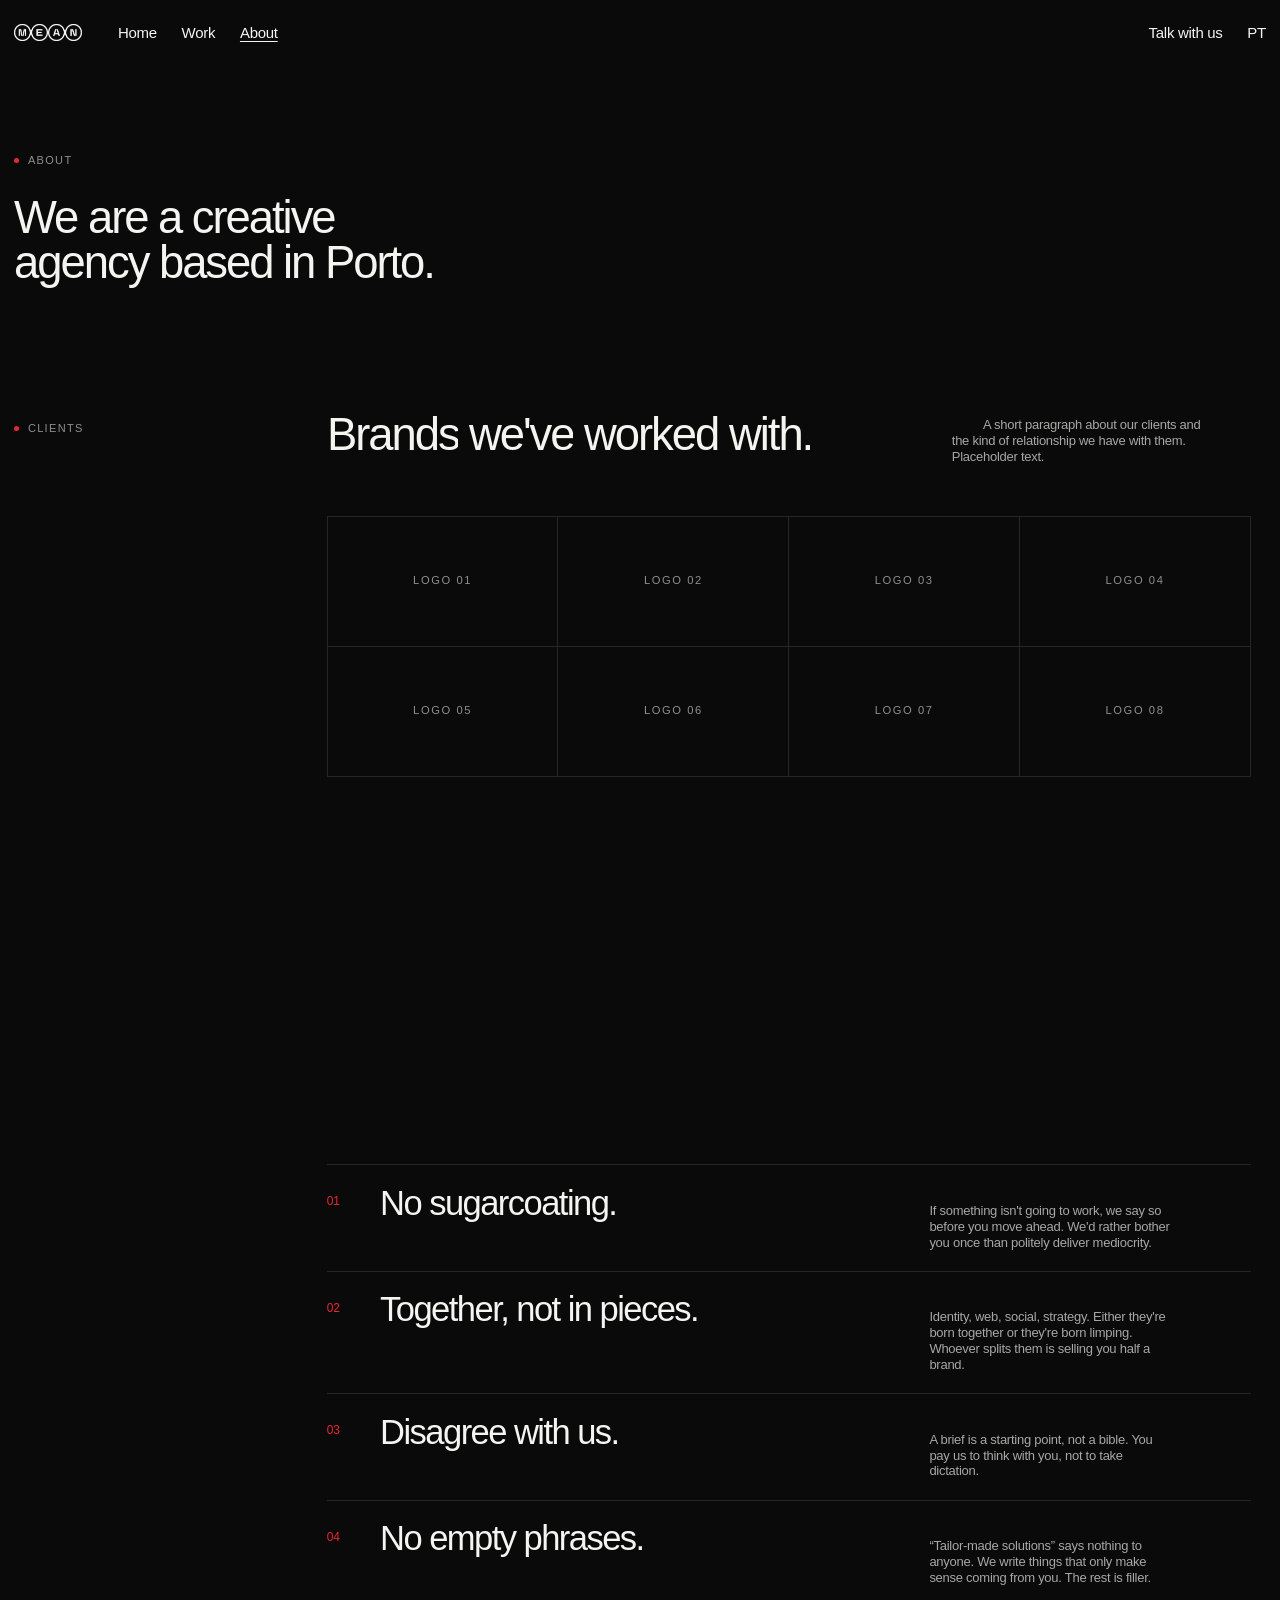
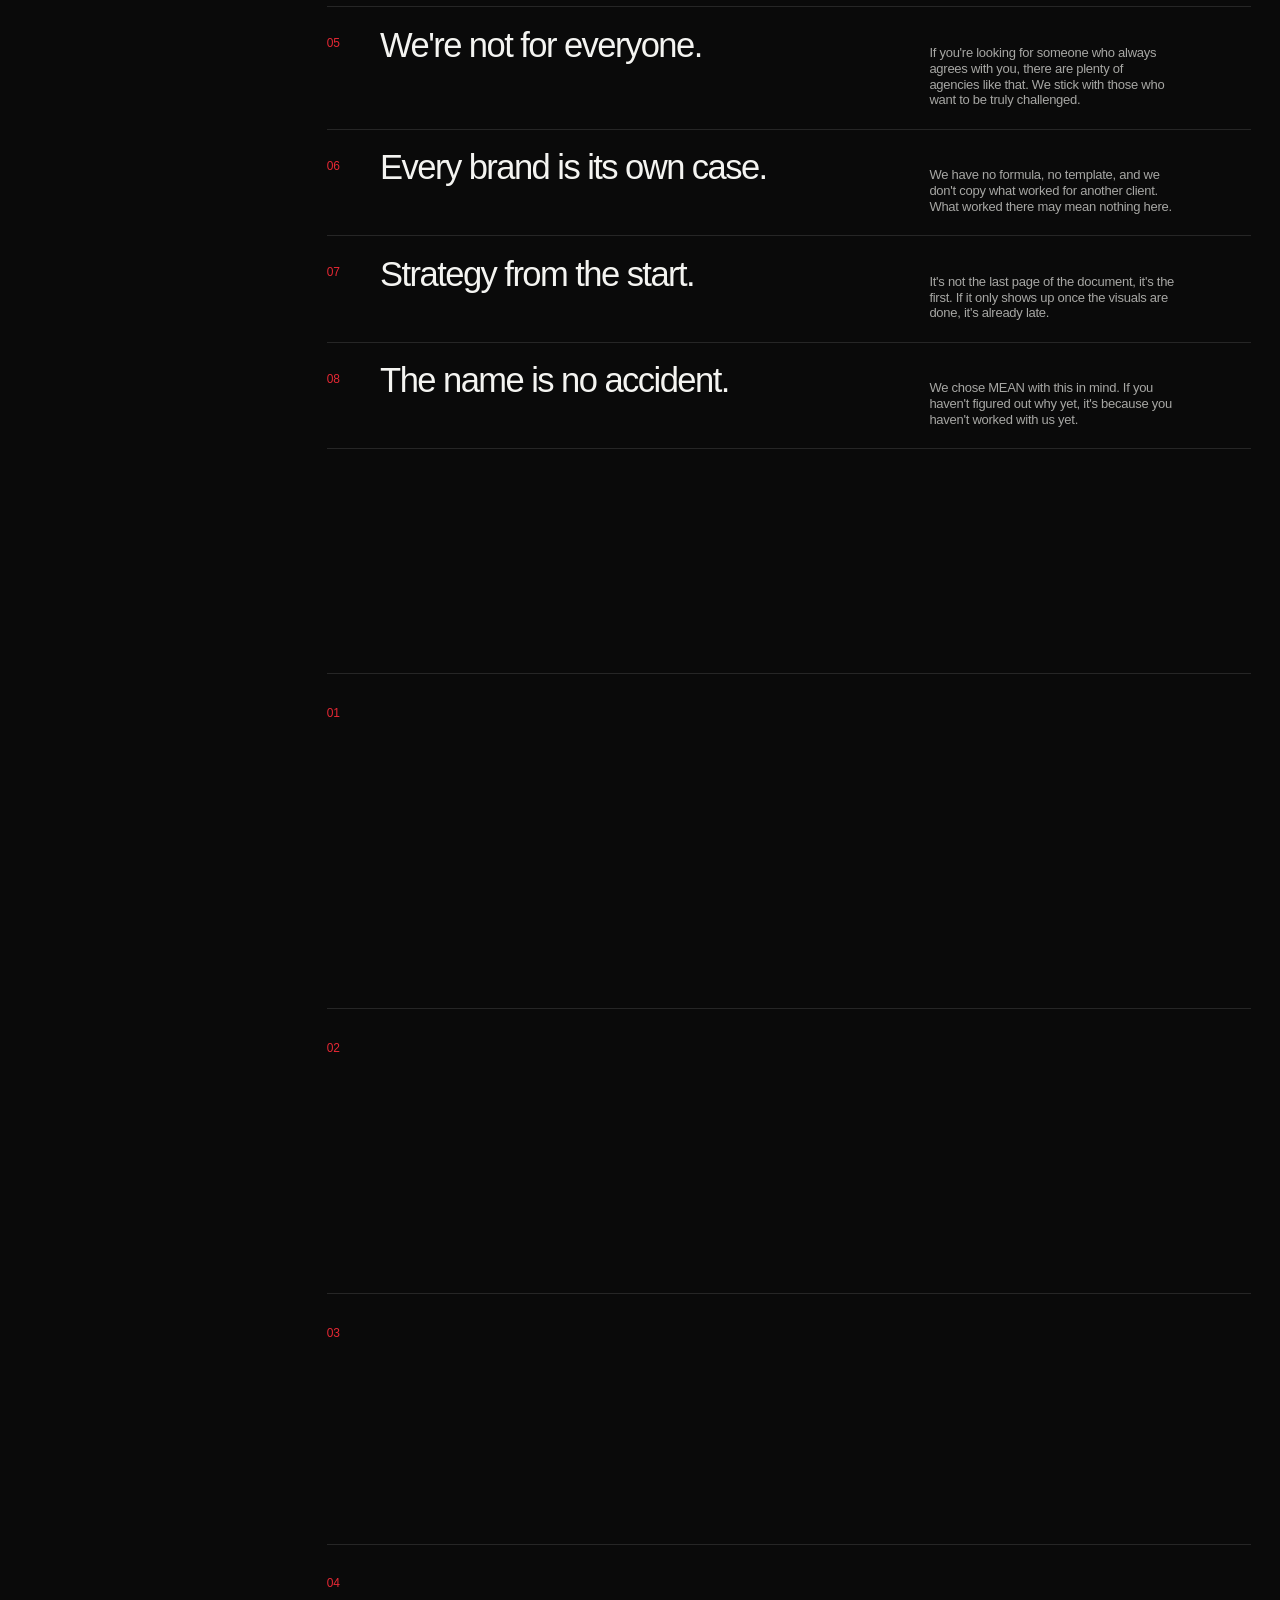
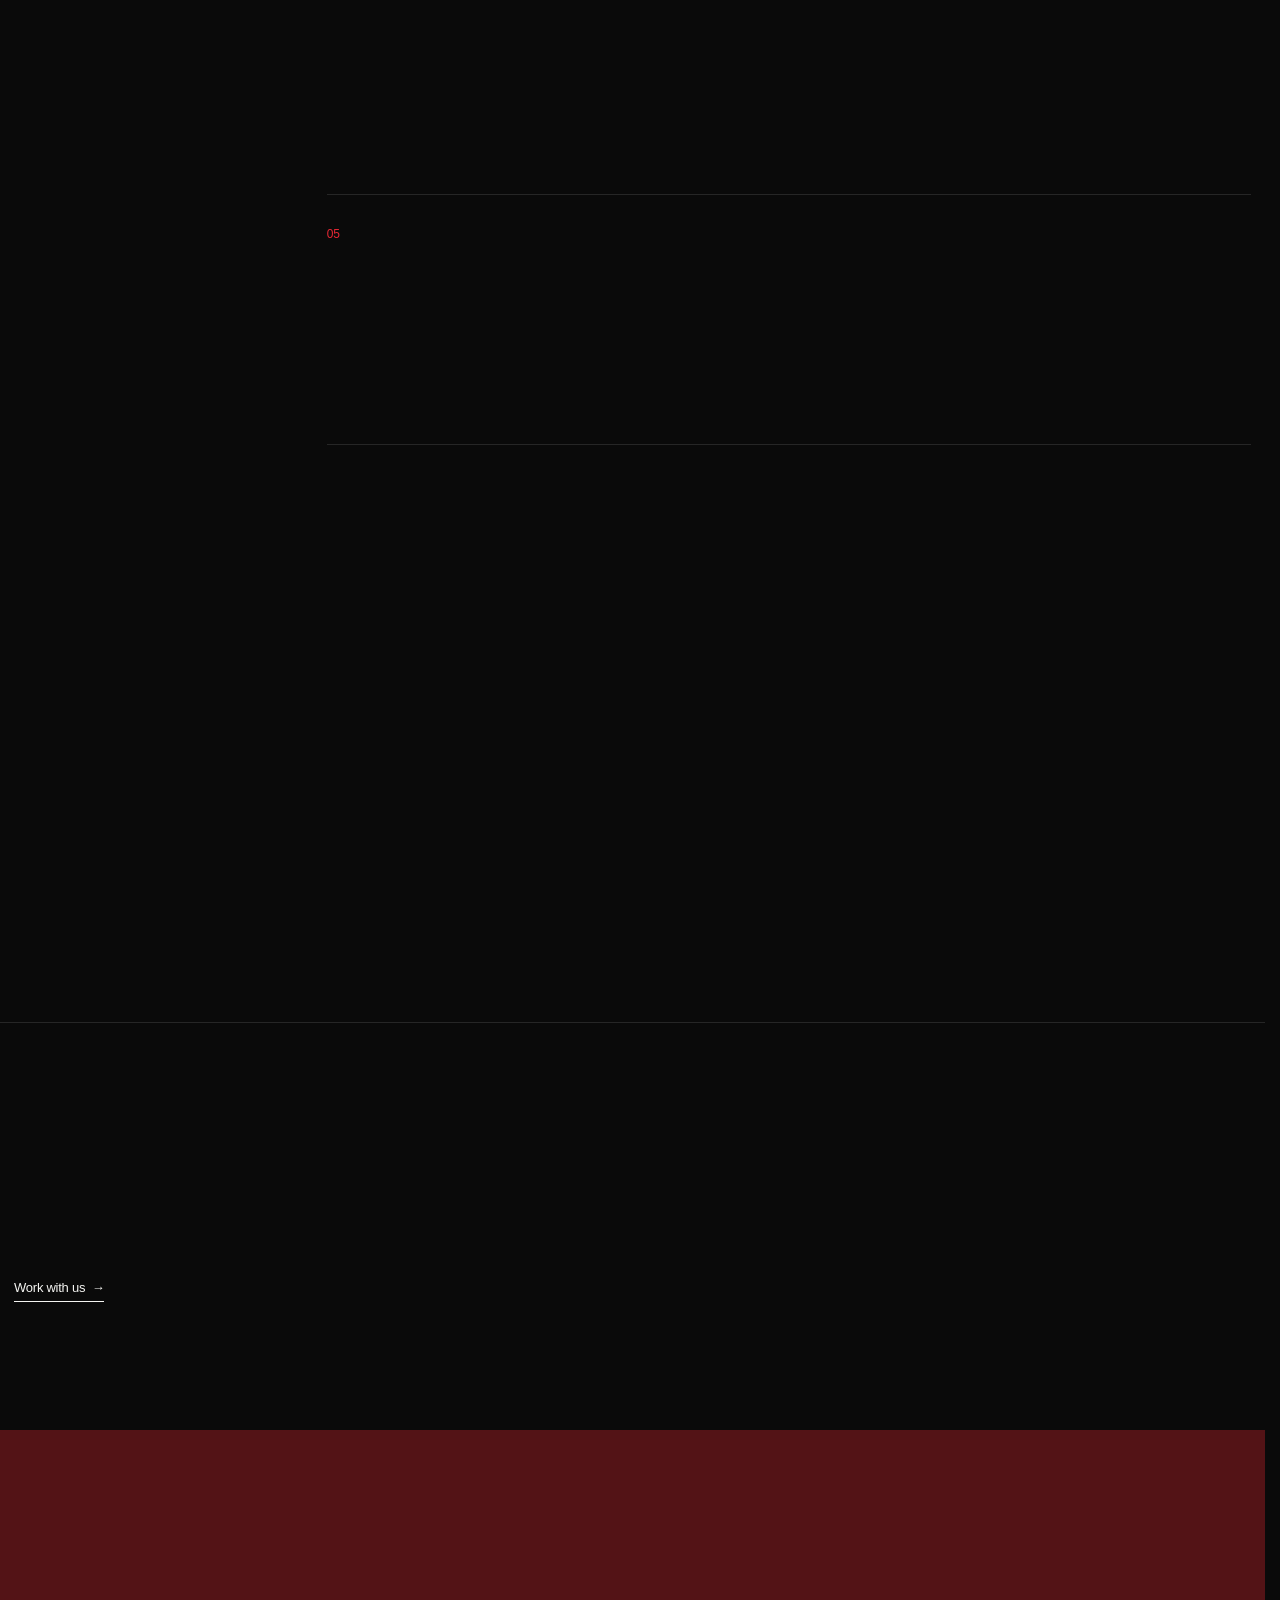
==== commit 6c762cc8: "Logo entra por baixo; PT/EN troca na hora; marcadores em bola - abertura da Home: o logo volta a ent" ====
--- a/about.html
+++ b/about.html
@@ -10,7 +10,7 @@
   <!-- Corre antes da folha de estilos: marca que há JavaScript, aplica a língua guardada e,
        se o logo animado for aparecer (1.ª abertura ou mudança de página), começa já a descarregá-lo. -->
   <script>(function(d){d.classList.add('js');setTimeout(function(){if(!window.__mean)d.classList.remove('js')},3500);window.__meanShow=true;try{if(localStorage.getItem('mean_lang')==='pt'){d.lang='pt';d.classList.add('i18n-wait');setTimeout(function(){d.classList.remove('i18n-wait')},1500)}var s=sessionStorage;if(s.getItem('mean_fast')){s.removeItem('mean_fast');d.classList.add('is-open','is-fast')}var n=s.getItem('mean_nav');s.removeItem('mean_nav');window.__meanShow=!s.getItem('mean_intro_seen')||!!n;if(!window.__meanShow)d.classList.add('is-bare');if(window.__meanShow&&window.fetch){var p=fetch('assets/intro-logo.webp?v=42',{priority:'high'}).then(function(r){if(!r.ok)throw 0;return r.blob()});p.catch(function(){});window.__meanIntro=p}}catch(e){}})(document.documentElement)</script>
-  <link rel="stylesheet" href="style.css?v=128" />
+  <link rel="stylesheet" href="style.css?v=129" />
 </head>
 <body class="page-about">
 
@@ -250,8 +250,8 @@
     </div>
   </footer>
 
-  <script src="i18n.js?v=128"></script>
-  <script src="main.js?v=128"></script>
-  <script src="motion.js?v=128"></script>
+  <script src="i18n.js?v=129"></script>
+  <script src="main.js?v=129"></script>
+  <script src="motion.js?v=129"></script>
 </body>
 </html>
--- a/style.css
+++ b/style.css
@@ -1478,6 +1478,8 @@
 
 /* língua: enquanto o português não é aplicado, a página não aparece (evita ver o inglês a piscar) */
 html.i18n-wait body { visibility: hidden; }
+/* troca de língua na hora: as palavras e letras são refeitas sem repetir a animação de entrada */
+.i18n-swap [data-split] .wi, .i18n-swap .m-label .m-ch, .i18n-swap .m-label::before { transition: none !important; }
 
 /* ── Hovers imediatos ── */
 .m-link { font-size: var(--m-text); letter-spacing: -.02em; transition: color .12s linear; }
@@ -1741,8 +1743,8 @@
 .m-foot-desc span, .m-foot-block p > * { display: block; }
 .m-foot-nav { grid-column: 9 / span 3; display: grid; row-gap: 3.5px; justify-items: start; }
 .m-foot-nav a { position: relative; }
-.m-foot-nav a[aria-current="page"]::before {                 /* quadrado que marca a página atual */
-  content: ""; position: absolute; left: -16px; top: 50%; width: 6px; height: 6px; margin-top: -3px; background: currentColor;
+.m-foot-nav a[aria-current="page"]::before {                 /* bola que marca a página atual */
+  content: ""; position: absolute; left: -16px; top: 50%; width: 6px; height: 6px; margin-top: -3px; border-radius: 50%; background: currentColor;
 }
 .m-foot-logo { display: block; flex: none; width: 32vw; }
 .m-foot-logo img { display: block; width: 100%; height: auto; }
@@ -1943,7 +1945,7 @@
 .m-talk-field input:-webkit-autofill:focus, .m-talk-field textarea:-webkit-autofill:focus {
   box-shadow: 0 0 0 100px var(--mean-red-dark) inset, 0 1px 0 0 var(--mean-red);
 }
-/* orçamento: opções em texto, com o quadrado que marca a página atual no footer */
+/* orçamento: opções em texto, com a bola que marca a página atual no footer */
 .m-talk-budget { min-width: 0; margin: 0; padding: 0; border: 0; }
 .m-talk-budget legend { float: left; width: 100%; margin: 0 0 14px; padding: 0; }   /* float: comporta-se como um bloco normal */
 .m-talk-opts { clear: both; display: grid; grid-template-columns: repeat(2, minmax(0, 1fr)); gap: 12px 16px; }   /* as mesmas duas colunas dos contactos ao fundo */
@@ -1952,7 +1954,7 @@
 .m-talk-opt span { position: relative; padding-left: 16px; opacity: .68; transition: opacity .12s linear; }
 .m-talk-opt span::before {
   content: ""; position: absolute; left: 0; top: 50%; width: 7px; height: 7px; margin-top: -4px;
-  box-sizing: border-box; border: 1px solid currentColor;
+  box-sizing: border-box; border: 1px solid currentColor; border-radius: 50%;
 }
 .m-talk-opt:hover span, .m-talk-opt input:checked + span { opacity: 1; }
 .m-talk-opt input:checked + span::before { background: currentColor; }
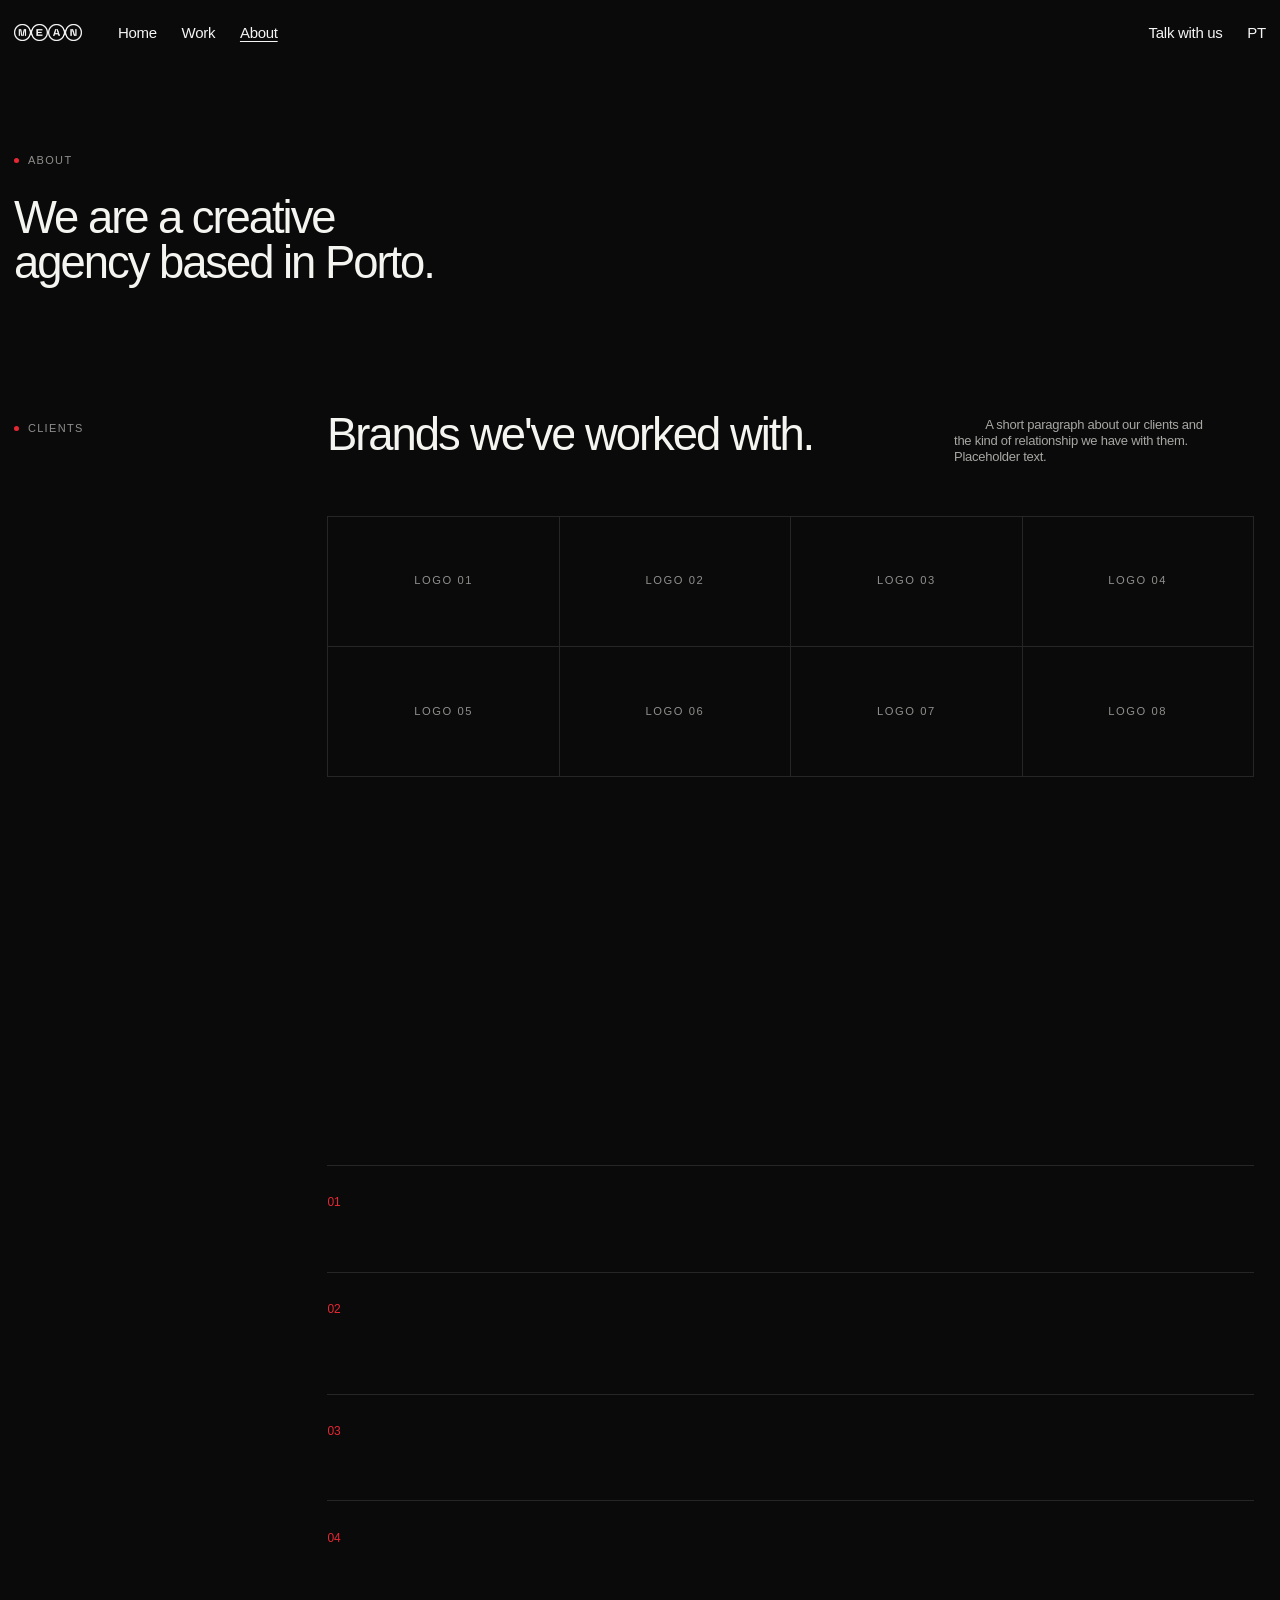
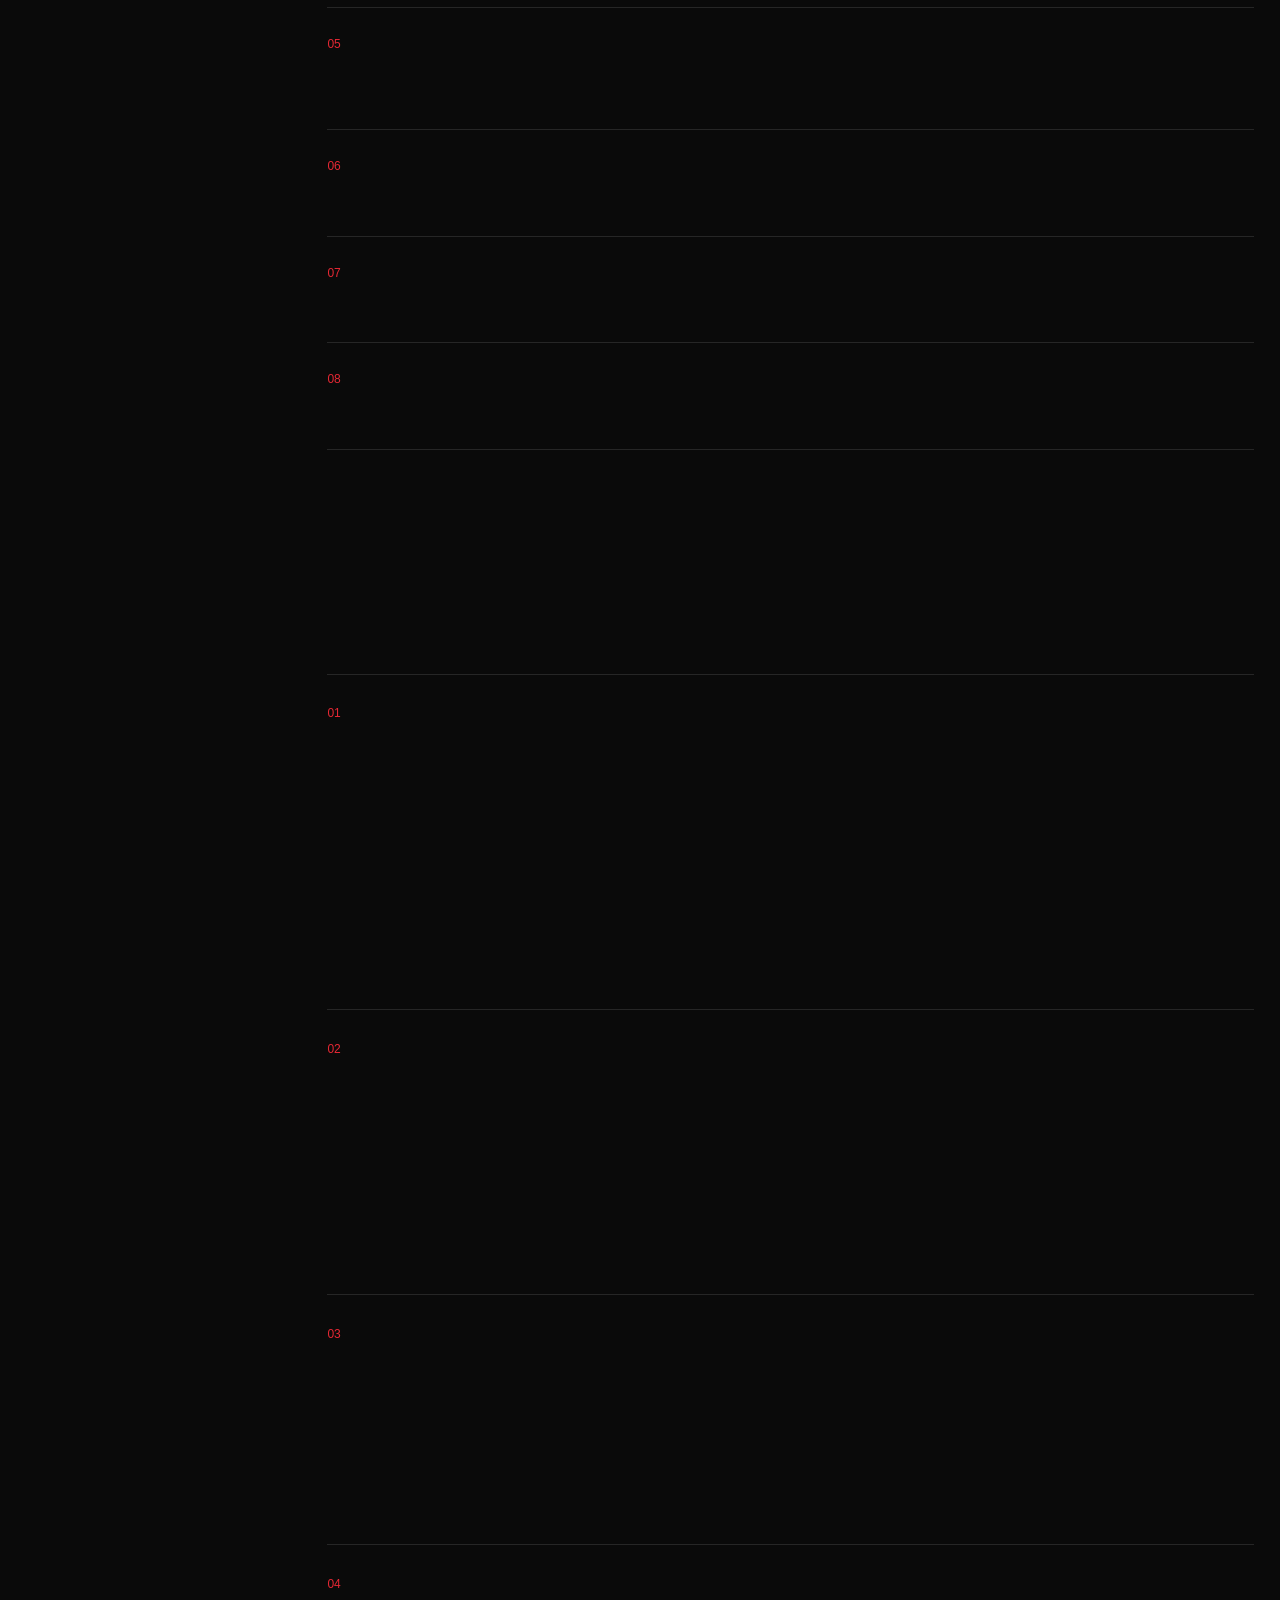
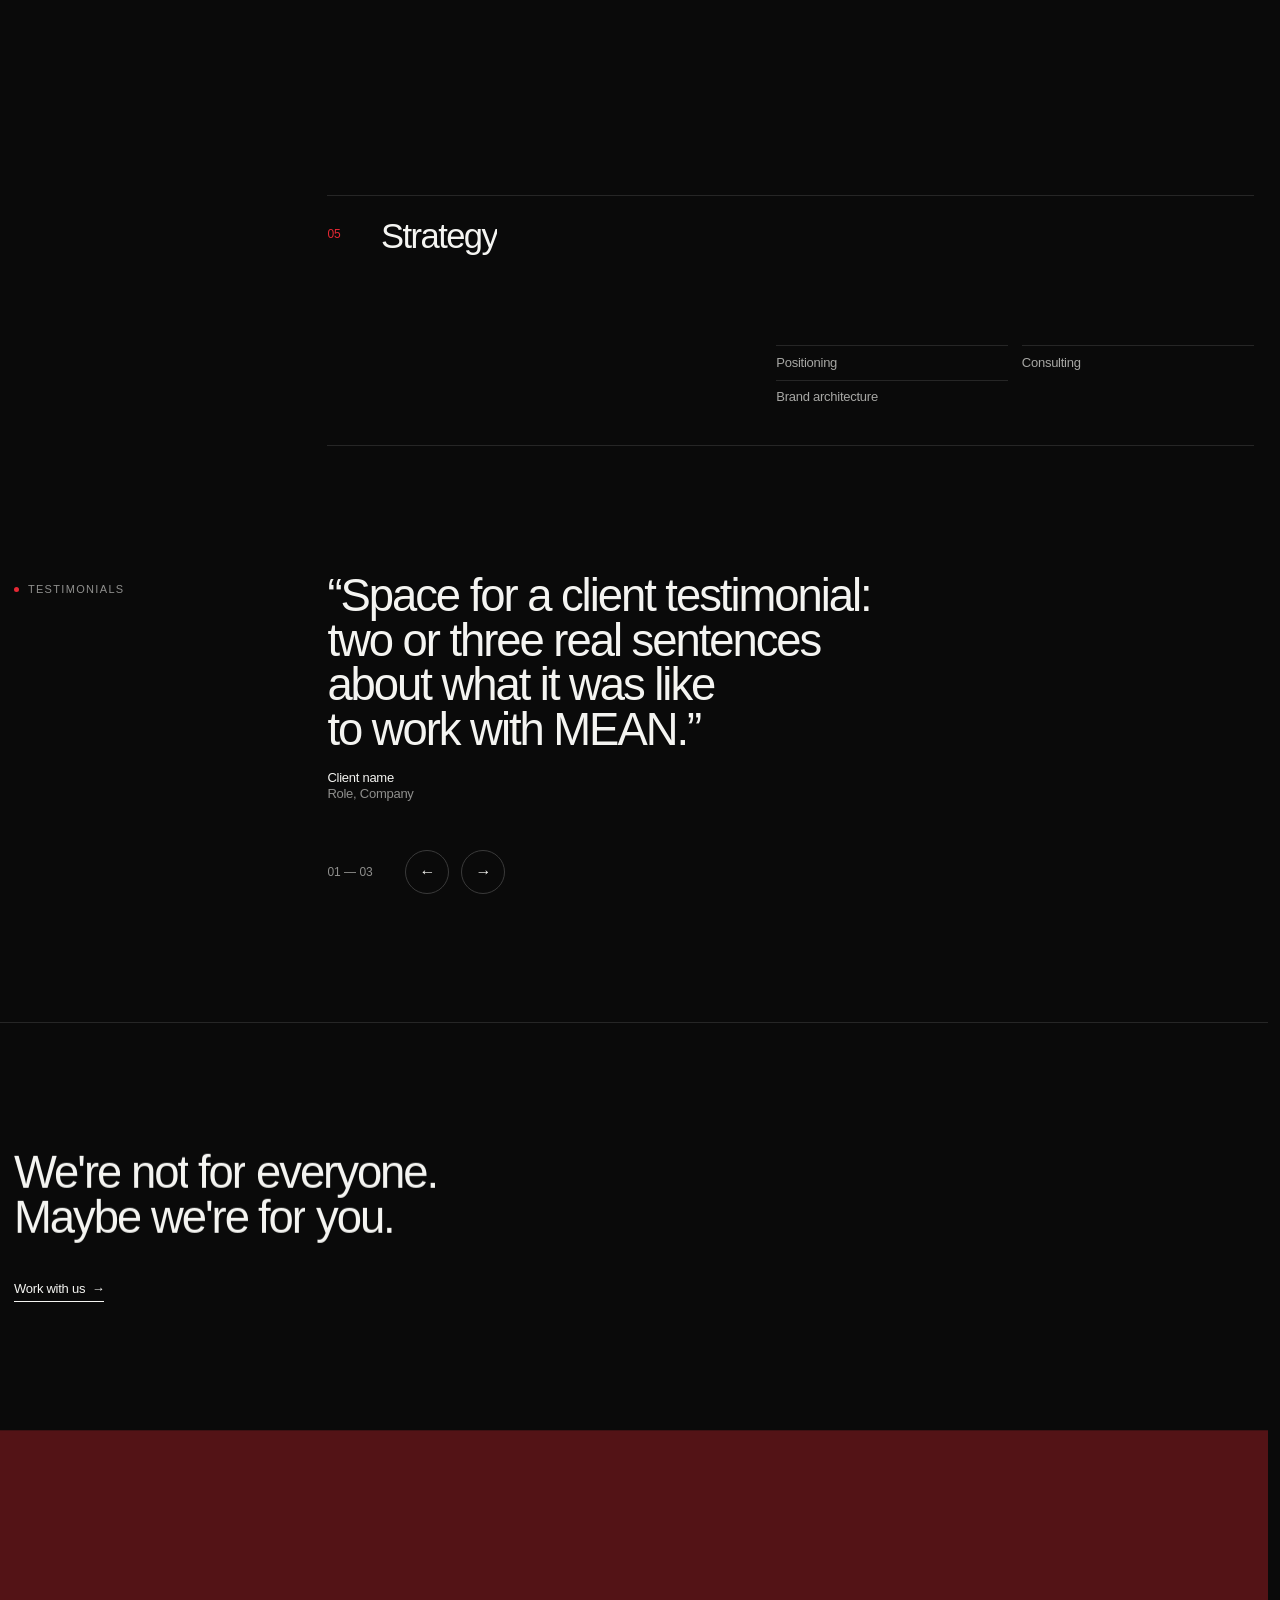
==== commit 87aa0cae: "Blur ao scroll no site todo, barra de scroll da marca e painel a fechar como abre - aparecimento com" ====
--- a/about.html
+++ b/about.html
@@ -10,7 +10,7 @@
   <!-- Corre antes da folha de estilos: marca que há JavaScript, aplica a língua guardada e,
        se o logo animado for aparecer (1.ª abertura ou mudança de página), começa já a descarregá-lo. -->
   <script>(function(d){d.classList.add('js');setTimeout(function(){if(!window.__mean)d.classList.remove('js')},3500);window.__meanShow=true;try{if(localStorage.getItem('mean_lang')==='pt'){d.lang='pt';d.classList.add('i18n-wait');setTimeout(function(){d.classList.remove('i18n-wait')},1500)}var s=sessionStorage;if(s.getItem('mean_fast')){s.removeItem('mean_fast');d.classList.add('is-open','is-fast')}var n=s.getItem('mean_nav');s.removeItem('mean_nav');window.__meanShow=!s.getItem('mean_intro_seen')||!!n;if(!window.__meanShow)d.classList.add('is-bare');if(window.__meanShow&&window.fetch){var p=fetch('assets/intro-logo.webp?v=42',{priority:'high'}).then(function(r){if(!r.ok)throw 0;return r.blob()});p.catch(function(){});window.__meanIntro=p}}catch(e){}})(document.documentElement)</script>
-  <link rel="stylesheet" href="style.css?v=129" />
+  <link rel="stylesheet" href="style.css?v=132" />
 </head>
 <body class="page-about">
 
@@ -72,57 +72,57 @@
           <li>
             <span class="m-mani-num">01</span>
             <div>
-              <h3 class="m-mani-title">No sugarcoating.</h3>
-              <p class="m-mani-text">If something isn't going to work, we say so before you move ahead. We'd rather bother you once than politely deliver mediocrity.</p>
+              <h3 class="m-mani-title" data-split="rise">No sugarcoating.</h3>
+              <p class="m-mani-text" data-reveal>If something isn't going to work, we say so before you move ahead. We'd rather bother you once than politely deliver mediocrity.</p>
             </div>
           </li>
           <li>
             <span class="m-mani-num">02</span>
             <div>
-              <h3 class="m-mani-title">Together, not in pieces.</h3>
-              <p class="m-mani-text">Identity, web, social, strategy. Either they're born together or they're born limping. Whoever splits them is selling you half a brand.</p>
+              <h3 class="m-mani-title" data-split="rise">Together, not in pieces.</h3>
+              <p class="m-mani-text" data-reveal>Identity, web, social, strategy. Either they're born together or they're born limping. Whoever splits them is selling you half a brand.</p>
             </div>
           </li>
           <li>
             <span class="m-mani-num">03</span>
             <div>
-              <h3 class="m-mani-title">Disagree with us.</h3>
-              <p class="m-mani-text">A brief is a starting point, not a bible. You pay us to think with you, not to take dictation.</p>
+              <h3 class="m-mani-title" data-split="rise">Disagree with us.</h3>
+              <p class="m-mani-text" data-reveal>A brief is a starting point, not a bible. You pay us to think with you, not to take dictation.</p>
             </div>
           </li>
           <li>
             <span class="m-mani-num">04</span>
             <div>
-              <h3 class="m-mani-title">No empty phrases.</h3>
-              <p class="m-mani-text">“Tailor-made solutions” says nothing to anyone. We write things that only make sense coming from you. The rest is filler.</p>
+              <h3 class="m-mani-title" data-split="rise">No empty phrases.</h3>
+              <p class="m-mani-text" data-reveal>“Tailor-made solutions” says nothing to anyone. We write things that only make sense coming from you. The rest is filler.</p>
             </div>
           </li>
           <li>
             <span class="m-mani-num">05</span>
             <div>
-              <h3 class="m-mani-title">We're not for everyone.</h3>
-              <p class="m-mani-text">If you're looking for someone who always agrees with you, there are plenty of agencies like that. We stick with those who want to be truly challenged.</p>
+              <h3 class="m-mani-title" data-split="rise">We're not for everyone.</h3>
+              <p class="m-mani-text" data-reveal>If you're looking for someone who always agrees with you, there are plenty of agencies like that. We stick with those who want to be truly challenged.</p>
             </div>
           </li>
           <li>
             <span class="m-mani-num">06</span>
             <div>
-              <h3 class="m-mani-title">Every brand is its own case.</h3>
-              <p class="m-mani-text">We have no formula, no template, and we don't copy what worked for another client. What worked there may mean nothing here.</p>
+              <h3 class="m-mani-title" data-split="rise">Every brand is its own case.</h3>
+              <p class="m-mani-text" data-reveal>We have no formula, no template, and we don't copy what worked for another client. What worked there may mean nothing here.</p>
             </div>
           </li>
           <li>
             <span class="m-mani-num">07</span>
             <div>
-              <h3 class="m-mani-title">Strategy from the start.</h3>
-              <p class="m-mani-text">It's not the last page of the document, it's the first. If it only shows up once the visuals are done, it's already late.</p>
+              <h3 class="m-mani-title" data-split="rise">Strategy from the start.</h3>
+              <p class="m-mani-text" data-reveal>It's not the last page of the document, it's the first. If it only shows up once the visuals are done, it's already late.</p>
             </div>
           </li>
           <li>
             <span class="m-mani-num">08</span>
             <div>
-              <h3 class="m-mani-title">The name is no accident.</h3>
-              <p class="m-mani-text">We chose MEAN with this in mind. If you haven't figured out why yet, it's because you haven't worked with us yet.</p>
+              <h3 class="m-mani-title" data-split="rise">The name is no accident.</h3>
+              <p class="m-mani-text" data-reveal>We chose MEAN with this in mind. If you haven't figured out why yet, it's because you haven't worked with us yet.</p>
             </div>
           </li>
         </ol>
@@ -250,8 +250,8 @@
     </div>
   </footer>
 
-  <script src="i18n.js?v=129"></script>
-  <script src="main.js?v=129"></script>
-  <script src="motion.js?v=129"></script>
+  <script src="i18n.js?v=132"></script>
+  <script src="main.js?v=132"></script>
+  <script src="motion.js?v=132"></script>
 </body>
 </html>
--- a/style.css
+++ b/style.css
@@ -52,7 +52,6 @@
   --text:     #f4f4f1;
   --muted:    #8f8f8d;
   --accent:   #E62834;   /* vermelho do favicon */
-  --accent-2: #ff4651;
   --bordo:    #531316;   /* fundo bordô do favicon */
   --radius:   12px;
   --nav-h:    64px;
@@ -62,6 +61,15 @@
 }
 
 html { scroll-behavior: auto; font-size: 16px; scrollbar-gutter: stable; }   /* auto: o Lenis trata da suavidade (evita conflito) */
+
+/* ── Barra de scroll da página com a cor da marca (tipo alltrue.co): vermelho sobre o fundo escuro ── */
+html::-webkit-scrollbar { width: 12px; }
+html::-webkit-scrollbar-track { background: var(--bg); }
+html::-webkit-scrollbar-thumb { background: var(--accent); border-radius: 100px; }
+/* Firefox (não suporta ::-webkit-scrollbar) */
+@supports not selector(::-webkit-scrollbar) {
+  html { scrollbar-color: var(--accent) var(--bg); scrollbar-width: thin; }
+}
 
 body {
   font-family: var(--font);
@@ -156,7 +164,7 @@
 .btn-primary {
   background: var(--accent); color: var(--bg);
 }
-.btn-primary:hover { background: var(--accent-2); transform: translateY(-2px); }
+.btn-primary:hover { transform: translateY(-2px); }
 .btn-ghost {
   background: transparent; color: var(--text);
   border: 1.5px solid var(--border);
@@ -173,7 +181,6 @@
   font-size: .875rem; text-align: center; min-height: 1.2rem;
 }
 .form-feedback.success { color: var(--accent); }
-.form-feedback.error   { color: #f87171; }
 
 /* ── Footer ── */
 .footer {
@@ -1741,6 +1748,7 @@
 .m-foot-name { grid-column: 1 / span 3; justify-self: start; }
 .m-foot-desc { grid-column: 4 / span 4; }
 .m-foot-desc span, .m-foot-block p > * { display: block; }
+.m-foot-block p > a { width: fit-content; }   /* o link só é clicável no texto, não na linha toda */
 .m-foot-nav { grid-column: 9 / span 3; display: grid; row-gap: 3.5px; justify-items: start; }
 .m-foot-nav a { position: relative; }
 .m-foot-nav a[aria-current="page"]::before {                 /* bola que marca a página atual */
@@ -1885,8 +1893,6 @@
   .m-pj-chapter--flip .m-pj-stack > .is-narrow, .m-pj-chapter--flip .m-pj-stack > .is-small { grid-column: 1 / span 6; }
 }
 
-}
-
 /* ============================================================
    TALK WITH US — painel de contacto (criado pelo main.js, igual em todas as páginas)
    Entra da direita para a esquerda, por cima da página. Fundo no vermelho escuro da MEAN e tudo o resto
@@ -1894,9 +1900,12 @@
    das frases do site e os campos são linhas, sem caixas.
    ============================================================ */
 html.talk-open { overflow: hidden; }
+/* Fechar é o abrir ao contrário: o conteúdo sai em cadeia (do último para o primeiro, a descer),
+   depois o painel desliza para a direita com a mesma curva e a mesma duração (.75s) com que entrou
+   e o véu apaga-se ao mesmo ritmo com que apareceu (.6s). */
 .m-talk-veil {
   position: fixed; inset: 0; z-index: 900; background: rgba(10, 10, 10, .55);
-  opacity: 0; visibility: hidden; transition: opacity .45s linear, visibility 0s linear .45s;
+  opacity: 0; visibility: hidden; transition: opacity .6s linear .35s, visibility 0s linear .95s;
 }
 .talk-open .m-talk-veil { opacity: 1; visibility: visible; transition: opacity .6s linear; }
 .m-talk {
@@ -1906,7 +1915,7 @@
   font-size: 14px; line-height: 14px; font-weight: 500; letter-spacing: .09em; text-transform: uppercase;
   overflow-y: auto; overscroll-behavior: contain; -webkit-overflow-scrolling: touch; outline: none;
   transform: translate3d(100%, 0, 0); visibility: hidden;
-  transition: transform .55s cubic-bezier(.76, 0, .24, 1), visibility 0s linear .55s;
+  transition: transform .75s cubic-bezier(.76, 0, .24, 1) .2s, visibility 0s linear .95s;
 }
 .talk-open .m-talk { transform: none; visibility: visible; transition: transform .75s cubic-bezier(.76, 0, .24, 1); }
 .m-talk-in { display: flex; flex-direction: column; min-height: 100%; box-sizing: border-box; padding: 28px 32px; }
@@ -1977,8 +1986,13 @@
 .m-talk-block p { margin: 0; }
 .m-talk-block p > * { display: block; }
 .m-talk-ext { justify-self: start; }
-/* o conteúdo entra em cadeia, depois de o painel abrir */
-.m-talk-rise { opacity: 0; transform: translate3d(0, 16px, 0); transition: opacity .2s linear, transform 0s linear .3s; }
+/* o conteúdo entra em cadeia, depois de o painel abrir; ao fechar sai pela ordem inversa (8 blocos, --i 0 a 7),
+   com a curva da entrada ao contrário */
+.m-talk-rise {
+  opacity: 0; transform: translate3d(0, 16px, 0);
+  transition: opacity .35s ease-in calc((7 - var(--i, 0)) * .035s),
+              transform .45s cubic-bezier(.78, 0, .81, 0) calc((7 - var(--i, 0)) * .035s);
+}
 .talk-open .m-talk-rise {
   opacity: 1; transform: none;
   transition: opacity .7s ease calc(.32s + var(--i, 0) * .055s), transform .9s var(--m-ease) calc(.32s + var(--i, 0) * .055s);
@@ -1993,3 +2007,50 @@
   .m-talk, .talk-open .m-talk, .m-talk-veil, .talk-open .m-talk-veil { transition: none; }
   .m-talk-rise, .talk-open .m-talk-rise { opacity: 1; transform: none; transition: none; }
 }
+
+/* ── Aparecimento com blur ao dar scroll, no site todo (tipo cardenasdesigngroup.com) ──
+   Tudo o que aparece com o scroll entra desfocado (20px) e ganha foco em 1.2s.
+   · .reveal (main.js): aparece, sobe 1.5rem e ganha foco.
+   · motion.js: só se junta o desfoque, o movimento de cada bloco fica como estava
+     ([data-reveal] sobe e aparece, [data-split="rise"] palavras sobem da máscara,
+     [data-media] imagem destapa de baixo para cima). Os atrasos em cascata (--d) mantêm-se. */
+.reveal {
+  opacity: 0; transform: translateY(1.5rem); filter: blur(20px);
+  transition: opacity 1.2s var(--ease), transform 1.2s var(--ease), filter 1.2s var(--ease),
+              background-color .35s var(--ease);
+}
+.reveal.visible { opacity: 1; transform: none; filter: none; }
+
+.js [data-reveal] {
+  filter: blur(20px);
+  transition: opacity .9s var(--m-ease), transform .9s var(--m-ease), filter 1.2s var(--ease);
+  transition-delay: var(--d, 0ms);
+}
+.js [data-split="rise"] { filter: blur(20px); transition: filter 1.2s var(--ease) var(--d, 0ms); }
+.js .m-media[data-media] {
+  filter: blur(20px);
+  transition: clip-path 1.25s var(--m-ease-io), filter 1.2s var(--ease);
+  transition-delay: var(--d, 0ms);
+}
+.js [data-reveal].is-in, .js [data-split="rise"].is-in, .js .m-media[data-media].is-in { filter: none; }
+
+/* blocos que já tinham transições próprias (hover): juntar-lhes o desfoque */
+.js .m-label[data-reveal] { transition: filter 1.2s var(--ease); }   /* letras continuam a entrar uma a uma */
+.js .m-branches li[data-reveal] {
+  transition: opacity .9s var(--m-ease) var(--d, 0ms), transform .9s var(--m-ease) var(--d, 0ms),
+              filter 1.2s var(--ease) var(--d, 0ms), color .12s linear, padding-left .4s var(--m-ease);
+}
+.js .m-svc-desc[data-reveal] {
+  transition: opacity .9s var(--m-ease) var(--d, 0ms), transform .9s var(--m-ease) var(--d, 0ms),
+              filter 1.2s var(--ease) var(--d, 0ms), color .12s linear;
+}
+.js .m-media.m-media--ph[data-media] {
+  transition: clip-path 1.25s var(--m-ease-io) var(--d, 0ms), filter 1.2s var(--ease) var(--d, 0ms),
+              background-color .5s var(--ease) 0s;
+}
+
+@media (prefers-reduced-motion: reduce) {
+  .reveal, .js [data-reveal], .js [data-split="rise"], .js .m-media[data-media] {
+    opacity: 1 !important; transform: none !important; filter: none !important; transition: none !important;
+  }
+}
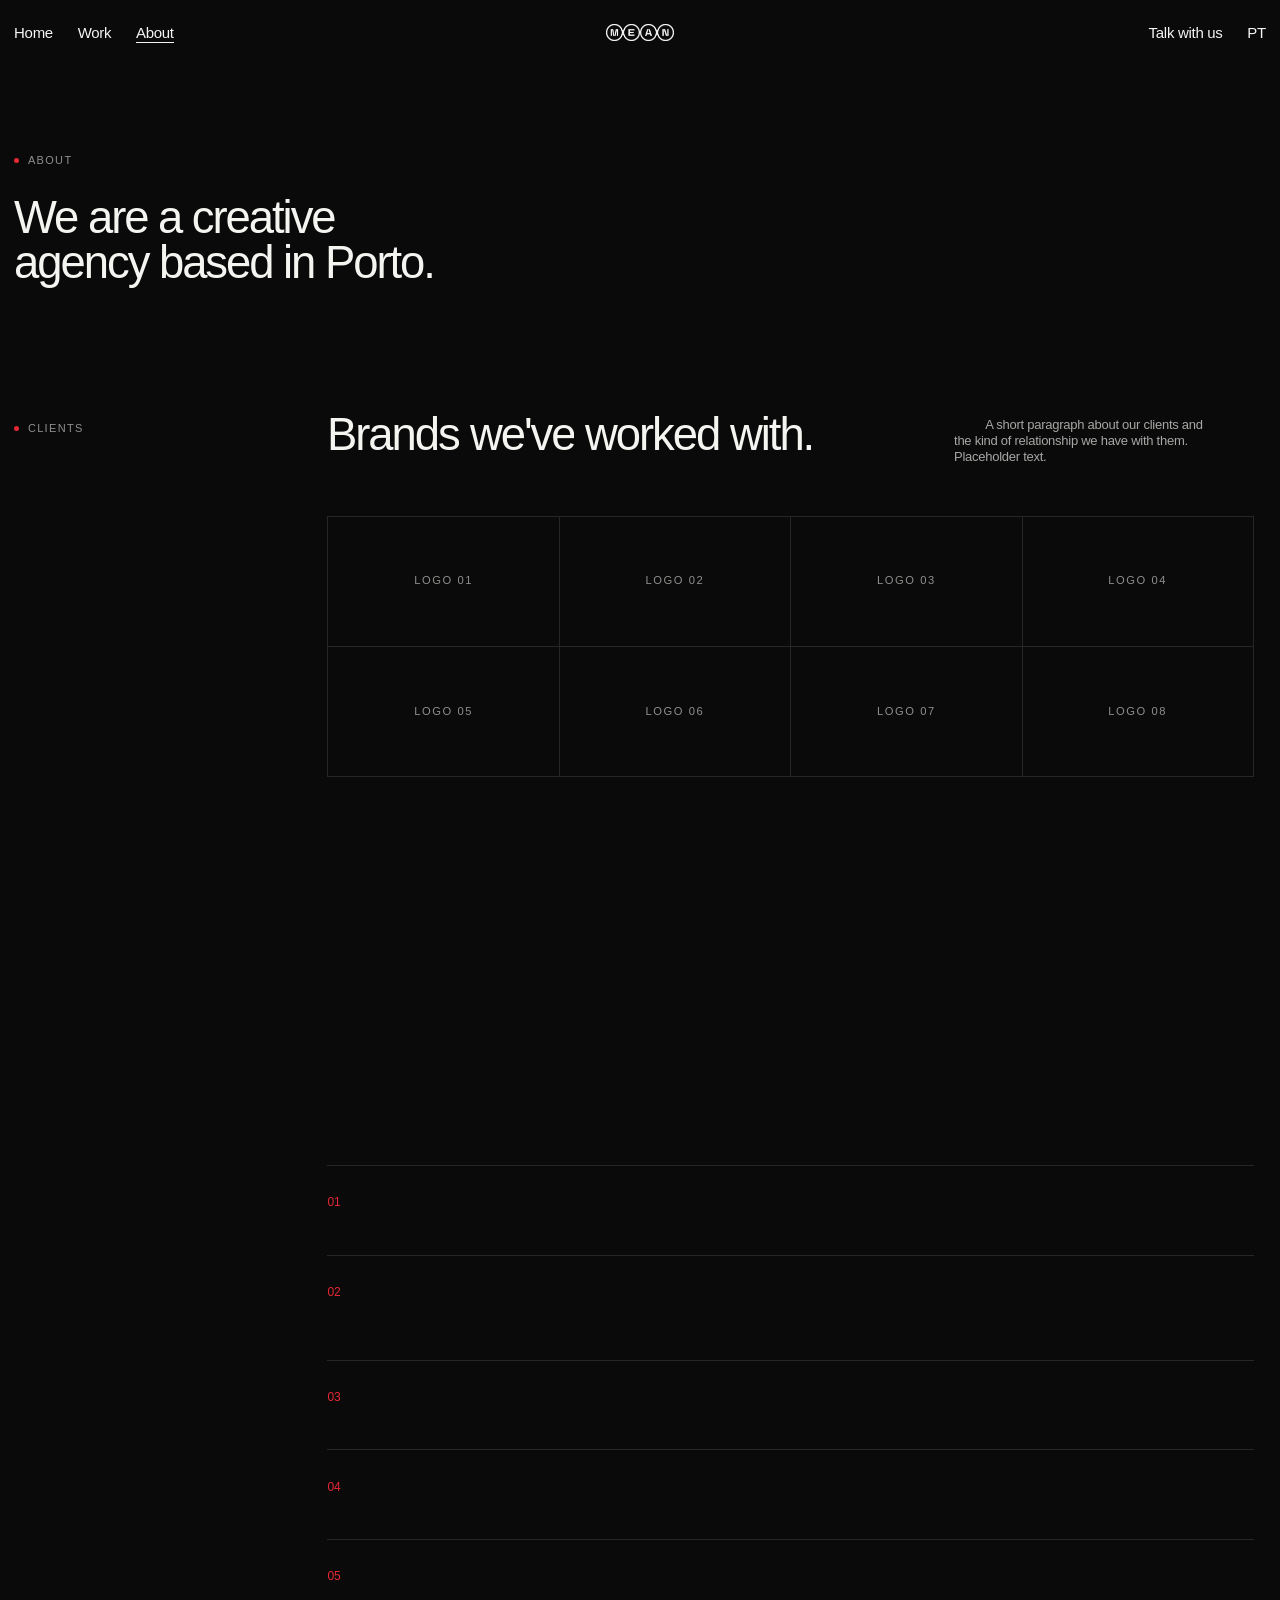
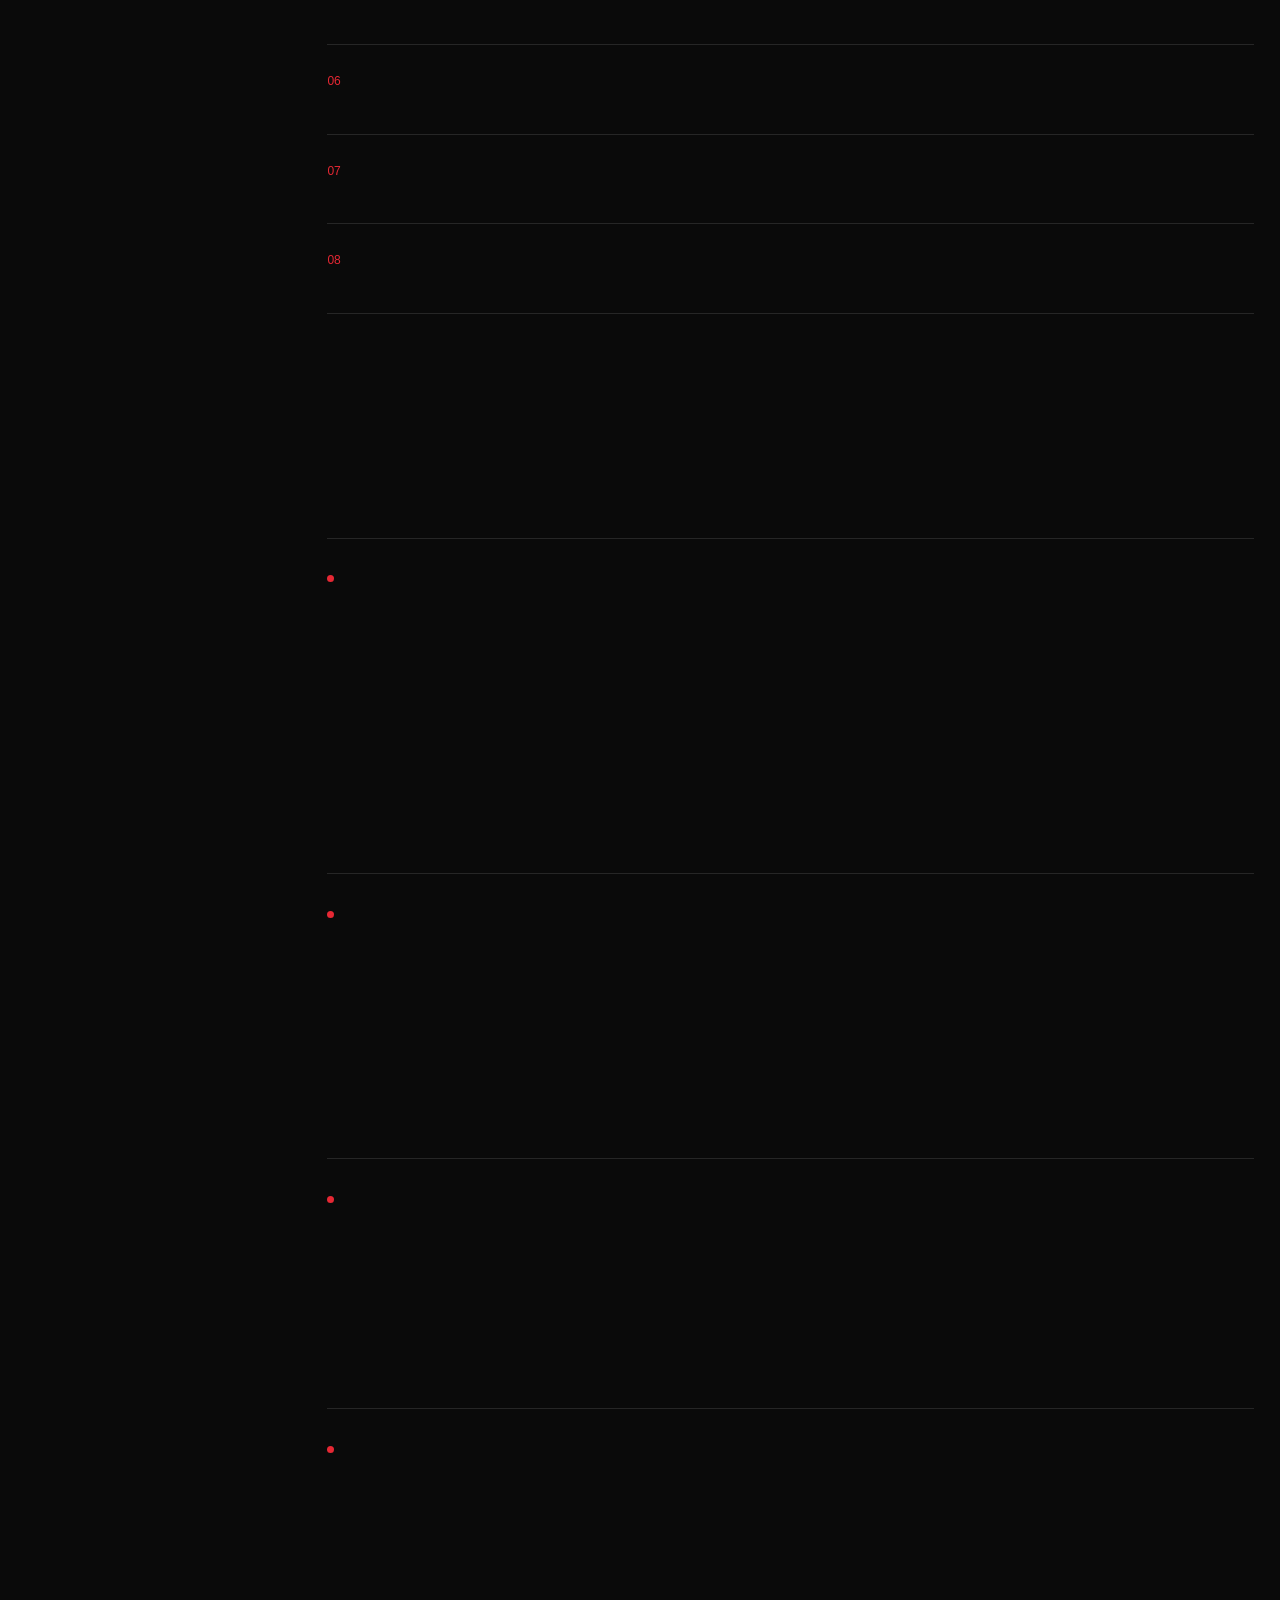
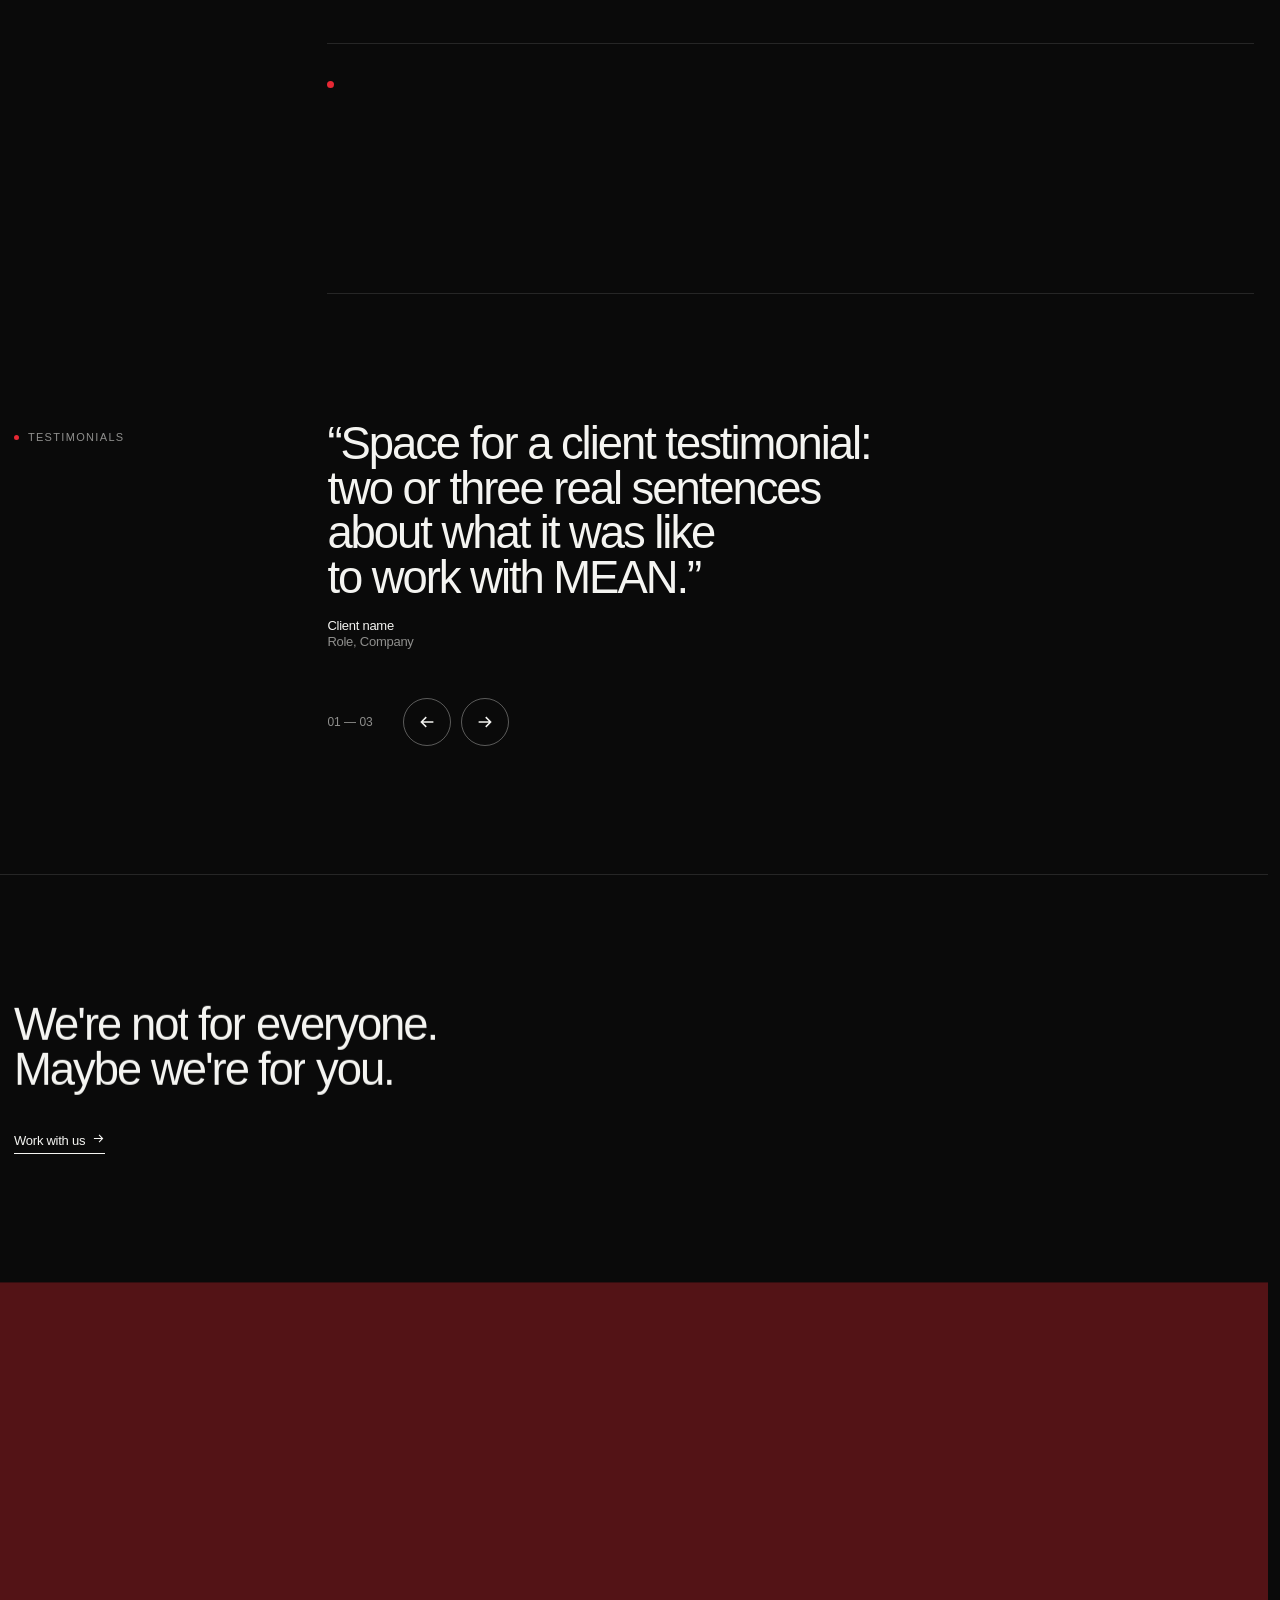
==== commit b72b42f8: "Forms com mais campos, setas e sublinhados novos, bolinhas nas listas e acertos no About, Home e foo" ====
--- a/about.html
+++ b/about.html
@@ -10,7 +10,7 @@
   <!-- Corre antes da folha de estilos: marca que há JavaScript, aplica a língua guardada e,
        se o logo animado for aparecer (1.ª abertura ou mudança de página), começa já a descarregá-lo. -->
   <script>(function(d){d.classList.add('js');setTimeout(function(){if(!window.__mean)d.classList.remove('js')},3500);window.__meanShow=true;try{if(localStorage.getItem('mean_lang')==='pt'){d.lang='pt';d.classList.add('i18n-wait');setTimeout(function(){d.classList.remove('i18n-wait')},1500)}var s=sessionStorage;if(s.getItem('mean_fast')){s.removeItem('mean_fast');d.classList.add('is-open','is-fast')}var n=s.getItem('mean_nav');s.removeItem('mean_nav');window.__meanShow=!s.getItem('mean_intro_seen')||!!n;if(!window.__meanShow)d.classList.add('is-bare');if(window.__meanShow&&window.fetch){var p=fetch('assets/intro-logo.webp?v=42',{priority:'high'}).then(function(r){if(!r.ok)throw 0;return r.blob()});p.catch(function(){});window.__meanIntro=p}}catch(e){}})(document.documentElement)</script>
-  <link rel="stylesheet" href="style.css?v=132" />
+  <link rel="stylesheet" href="style.css?v=155" />
 </head>
 <body class="page-about">
 
@@ -231,11 +231,11 @@
       <a class="m-foot-logo" href="index.html" aria-label="Home"><img src="assets/logo-mean-red-tight.png?v=125" alt="MEAN" width="1075" height="269" loading="lazy" /></a>
       <div class="m-foot-bottom">
         <a class="m-foot-social" href="https://instagram.com/mean_agency" target="_blank" rel="noopener">@mean_agency</a>
-        <a class="m-foot-link" href="https://www.linkedin.com/company/mean-agency" target="_blank" rel="noopener">LinkedIn</a>
+        <a class="m-foot-link" href="https://www.linkedin.com/company/we-are-mean" target="_blank" rel="noopener">LinkedIn</a>
         <div class="m-foot-blocks">
           <div class="m-foot-block">
             <h3>Contact</h3>
-            <p><a href="mailto:mean.geral@gmail.com">mean.geral@gmail.com</a><span>We reply within 24h</span></p>
+            <p><a href="mailto:mean.geral@gmail.com">mean.geral@gmail.com</a></p>
           </div>
           <div class="m-foot-block">
             <h3>Studio</h3>
@@ -250,8 +250,8 @@
     </div>
   </footer>
 
-  <script src="i18n.js?v=132"></script>
-  <script src="main.js?v=132"></script>
-  <script src="motion.js?v=132"></script>
+  <script src="i18n.js?v=155"></script>
+  <script src="main.js?v=155"></script>
+  <script src="motion.js?v=155"></script>
 </body>
 </html>
--- a/style.css
+++ b/style.css
@@ -1899,13 +1899,12 @@
    no vermelho claro, com a tipografia do footer (14 px em maiúsculas espaçadas); a frase tem o tamanho
    das frases do site e os campos são linhas, sem caixas.
    ============================================================ */
-html.talk-open { overflow: hidden; }
-/* Fechar é o abrir ao contrário: o conteúdo sai em cadeia (do último para o primeiro, a descer),
-   depois o painel desliza para a direita com a mesma curva e a mesma duração (.75s) com que entrou
-   e o véu apaga-se ao mesmo ritmo com que apareceu (.6s). */
+/* Sem `html.talk-open { overflow: hidden }`: mudar o overflow da página no instante em que o painel
+   começa a deslizar corta a animação de fecho no Safari (o painel desaparece de repente). O scroll por
+   trás já fica preso pelo Lenis (stop() ao abrir) e o painel tem overscroll-behavior: contain. */
 .m-talk-veil {
   position: fixed; inset: 0; z-index: 900; background: rgba(10, 10, 10, .55);
-  opacity: 0; visibility: hidden; transition: opacity .6s linear .35s, visibility 0s linear .95s;
+  opacity: 0; visibility: hidden; transition: opacity .45s linear, visibility 0s linear .45s;
 }
 .talk-open .m-talk-veil { opacity: 1; visibility: visible; transition: opacity .6s linear; }
 .m-talk {
@@ -1915,7 +1914,7 @@
   font-size: 14px; line-height: 14px; font-weight: 500; letter-spacing: .09em; text-transform: uppercase;
   overflow-y: auto; overscroll-behavior: contain; -webkit-overflow-scrolling: touch; outline: none;
   transform: translate3d(100%, 0, 0); visibility: hidden;
-  transition: transform .75s cubic-bezier(.76, 0, .24, 1) .2s, visibility 0s linear .95s;
+  transition: transform .55s cubic-bezier(.76, 0, .24, 1), visibility 0s linear .55s;
 }
 .talk-open .m-talk { transform: none; visibility: visible; transition: transform .75s cubic-bezier(.76, 0, .24, 1); }
 .m-talk-in { display: flex; flex-direction: column; min-height: 100%; box-sizing: border-box; padding: 28px 32px; }
@@ -1960,7 +1959,7 @@
 .m-talk-opts { clear: both; display: grid; grid-template-columns: repeat(2, minmax(0, 1fr)); gap: 12px 16px; }   /* as mesmas duas colunas dos contactos ao fundo */
 .m-talk-opt { position: relative; display: inline-flex; justify-self: start; cursor: pointer; }
 .m-talk-opt input { position: absolute; inset: 0; width: 100%; height: 100%; margin: 0; opacity: 0; cursor: pointer; }
-.m-talk-opt span { position: relative; padding-left: 16px; opacity: .68; transition: opacity .12s linear; }
+.m-talk-opt span { position: relative; padding-left: 16px; }   /* opções na cor normal do painel; a escolhida distingue-se pela bola cheia */
 .m-talk-opt span::before {
   content: ""; position: absolute; left: 0; top: 50%; width: 7px; height: 7px; margin-top: -4px;
   box-sizing: border-box; border: 1px solid currentColor; border-radius: 50%;
@@ -1986,13 +1985,9 @@
 .m-talk-block p { margin: 0; }
 .m-talk-block p > * { display: block; }
 .m-talk-ext { justify-self: start; }
-/* o conteúdo entra em cadeia, depois de o painel abrir; ao fechar sai pela ordem inversa (8 blocos, --i 0 a 7),
-   com a curva da entrada ao contrário */
-.m-talk-rise {
-  opacity: 0; transform: translate3d(0, 16px, 0);
-  transition: opacity .35s ease-in calc((7 - var(--i, 0)) * .035s),
-              transform .45s cubic-bezier(.78, 0, .81, 0) calc((7 - var(--i, 0)) * .035s);
-}
+.m-talk-block p > a { width: fit-content; }   /* o link (e o traço do hover) só ocupa o texto, não a linha toda */
+/* o conteúdo entra em cadeia, depois de o painel abrir */
+.m-talk-rise { opacity: 0; transform: translate3d(0, 16px, 0); transition: opacity .2s linear, transform 0s linear .3s; }
 .talk-open .m-talk-rise {
   opacity: 1; transform: none;
   transition: opacity .7s ease calc(.32s + var(--i, 0) * .055s), transform .9s var(--m-ease) calc(.32s + var(--i, 0) * .055s);
@@ -2049,8 +2044,197 @@
               background-color .5s var(--ease) 0s;
 }
 
+/* frases que acendem com o scroll ([data-split="scrub"]): cada palavra ganha foco à medida que acende.
+   --o vem do motion.js (.26 por acender → 1 acesa); o desfoque acompanha, de 20px a 0 */
+.js [data-split="scrub"] .w { overflow: visible; }   /* a máscara das palavras cortava o desfoque (só é precisa no "rise") */
+.js [data-split="scrub"] .wi {
+  filter: blur(calc((1 - var(--o, .26)) / .74 * 20px));
+  transition: opacity .25s linear, filter .25s linear;
+}
+
 @media (prefers-reduced-motion: reduce) {
   .reveal, .js [data-reveal], .js [data-split="rise"], .js .m-media[data-media] {
     opacity: 1 !important; transform: none !important; filter: none !important; transition: none !important;
   }
-}
+  .js [data-split="scrub"] .wi { filter: none !important; }
+}
+
+/* ── Setas: um só desenho em todo o site, a traço médio (2/24) com pontas e cantos retos ──
+   O glifo da fonte (→ ← ↗ ↳) fica no HTML por acessibilidade e como reserva, mas é escondido;
+   a seta é a máscara pintada com currentColor, por isso acompanha as cores de hover já existentes. */
+:root {
+  --arrow-right: url("data:image/svg+xml,%3Csvg xmlns='http://www.w3.org/2000/svg' viewBox='0 0 24 24' fill='none' stroke='%23000' stroke-width='2' stroke-linecap='butt' stroke-linejoin='miter'%3E%3Cpath d='M3.5 12h16M13 5.5l6.5 6.5-6.5 6.5'/%3E%3C/svg%3E");
+  --arrow-left:  url("data:image/svg+xml,%3Csvg xmlns='http://www.w3.org/2000/svg' viewBox='0 0 24 24' fill='none' stroke='%23000' stroke-width='2' stroke-linecap='butt' stroke-linejoin='miter'%3E%3Cpath d='M20.5 12h-16M11 5.5L4.5 12l6.5 6.5'/%3E%3C/svg%3E");
+  --arrow-ext:   url("data:image/svg+xml,%3Csvg xmlns='http://www.w3.org/2000/svg' viewBox='0 0 24 24' fill='none' stroke='%23000' stroke-width='2' stroke-linecap='butt' stroke-linejoin='miter'%3E%3Cpath d='M6 18L18 6M8 6h10v10'/%3E%3C/svg%3E");
+  --arrow-turn:  url("data:image/svg+xml,%3Csvg xmlns='http://www.w3.org/2000/svg' viewBox='0 0 24 24' fill='none' stroke='%23000' stroke-width='2' stroke-linecap='butt' stroke-linejoin='miter'%3E%3Cpath d='M5 3.5v12.5h15.5M15.5 11l5 5-5 5'/%3E%3C/svg%3E");
+}
+.m-arrow, .m-svc-arrow {
+  display: inline-block; width: 1em; height: 1em; vertical-align: -.14em; flex: none;
+  overflow: hidden; text-indent: 200%; white-space: nowrap;        /* esconde o glifo */
+  background: currentColor;
+  -webkit-mask: var(--arrow-right) center / contain no-repeat; mask: var(--arrow-right) center / contain no-repeat;
+}
+.m-arrow--back { -webkit-mask-image: var(--arrow-left); mask-image: var(--arrow-left); }
+.m-arrow--ext  { -webkit-mask-image: var(--arrow-ext);  mask-image: var(--arrow-ext); }
+.m-arrow--turn { -webkit-mask-image: var(--arrow-turn); mask-image: var(--arrow-turn); width: .95em; height: .95em; vertical-align: -.1em; }
+/* ── Botões redondos dos testemunhos (← →) ──
+   A seta é desenhada ao centro (o texto do botão fica invisível). Ao passar o rato: o botão enche de claro
+   da borda para o centro, e a seta sai na direção para onde aponta enquanto outra entra pelo lado oposto
+   (são os dois pseudo-elementos; o círculo do botão serve de máscara). */
+.m-quotes-nav { gap: .6rem; }
+.m-btn-round {
+  position: relative; overflow: hidden; isolation: isolate; width: 48px; height: 48px; font-size: 0;
+  border-color: rgba(244, 244, 241, .35);          /* contorno visível sobre o preto (3:1) */
+  box-shadow: inset 0 0 0 0 var(--text);
+  transition: box-shadow .45s var(--m-ease), color .3s var(--ease), border-color .3s var(--ease), transform .4s var(--m-ease);
+}
+.m-btn-round::before, .m-btn-round::after {
+  /* presas ao centro exato do círculo (o texto invisível do botão ocupava uma linha e empurrava-as para cima) */
+  content: ""; position: absolute; left: 50%; top: 50%; width: 18px; height: 18px; margin: -9px 0 0 -9px; background: currentColor;
+  -webkit-mask: var(--arrow-right) center / contain no-repeat; mask: var(--arrow-right) center / contain no-repeat;
+  transition: transform .5s cubic-bezier(.65, 0, .35, 1);
+}
+.m-btn-round::after { transform: translateX(-48px); }                     /* a seta que espera fora do círculo */
+.m-btn-round[data-prev]::before, .m-btn-round[data-prev]::after { -webkit-mask-image: var(--arrow-left); mask-image: var(--arrow-left); }
+.m-btn-round[data-prev]::after { transform: translateX(48px); }
+@media (hover: hover) {
+  .m-btn-round:hover { background: transparent; color: var(--bg); border-color: var(--text); box-shadow: inset 0 0 0 26px var(--text); }
+  .m-btn-round:hover::before { transform: translateX(48px); }
+  .m-btn-round[data-prev]:hover::before { transform: translateX(-48px); }
+  .m-btn-round:hover::after { transform: none; }
+}
+.m-btn-round:active { color: var(--bg); border-color: var(--text); box-shadow: inset 0 0 0 26px var(--text); transform: scale(.93); }
+@media (prefers-reduced-motion: reduce) {
+  .m-btn-round, .m-btn-round::before, .m-btn-round::after { transition: none; }
+}
+
+/* ── Sublinhado de hover animado, em todos os links que sublinhavam ao passar o rato ──
+   Entra da esquerda para a direita e sai para a direita (a origem muda de lado sem transição).
+   Substitui o text-decoration; a página atual (header e footer) fica com o traço sempre visível. */
+.nav-links a, .nav-cta, .nav-lang, .m-foot a:not(.m-foot-logo), .m-pj-bar a, .m-talk a, .m-talk-close {
+  position: relative; text-decoration: none;
+}
+.nav-links a:hover, .nav-cta:hover, .nav-lang:hover, .m-foot a:hover, .m-pj-bar a:hover, .m-talk a:hover, .m-talk-close:hover,
+.nav-links a[aria-current="page"], .nav-cta[aria-current="page"], .m-foot-nav a[aria-current="page"] {
+  text-decoration: none;
+}
+.nav-links a::after, .nav-cta::after, .nav-lang::after, .m-foot a:not(.m-foot-logo)::after, .m-pj-bar a::after, .m-talk a::after, .m-talk-close::after {
+  content: ""; position: absolute; left: 0; right: 0; bottom: -3px; height: 1px; background: currentColor;
+  transform: scaleX(0); transform-origin: right center;
+  transition: transform .65s cubic-bezier(.65, 0, .35, 1);   /* lento e uniforme, para se ver o traço a entrar e a sair */
+}
+.nav-links a:hover::after, .nav-cta:hover::after, .nav-lang:hover::after, .m-foot a:not(.m-foot-logo):hover::after, .m-pj-bar a:hover::after, .m-talk a:hover::after, .m-talk-close:hover::after,
+.nav-links a[aria-current="page"]::after, .nav-cta[aria-current="page"]::after {
+  transform: scaleX(1); transform-origin: left center;
+}
+/* Footer: a página atual já é marcada pela bola, por isso não fica sublinhada (o sublinhado só aparece no
+   hover, como nos outros links). No telemóvel a bola não existe: aí a página atual mantém o traço. */
+@media (max-width: 768px) {
+  .m-foot-nav a[aria-current="page"]::after { transform: scaleX(1); transform-origin: left center; }
+}
+@media (prefers-reduced-motion: reduce) {
+  .nav-links a::after, .nav-cta::after, .nav-lang::after, .m-foot a::after, .m-pj-bar a::after, .m-talk a::after, .m-talk-close::after { transition: none; }
+}
+
+/* ── Formulário do painel "Talk with us" ──
+   Nome e empresa lado a lado (a empresa à direita), nas mesmas duas colunas das opções e dos contactos. */
+.m-talk-row { display: grid; grid-template-columns: repeat(2, minmax(0, 1fr)); gap: clamp(22px, 3.4vh, 34px) 40px; }
+/* o que a pessoa escreve: letra mais pequena do que a do botão (17px; abaixo de 16px o iPhone faz zoom ao focar) */
+.m-talk-field input, .m-talk-field textarea { font-size: 17px; }
+/* a caixa da mensagem cresce com o texto (main.js acerta a altura); sem barra de scroll própria */
+.m-talk-field textarea { overflow: hidden; }
+@media (max-width: 520px) { .m-talk-row { grid-template-columns: minmax(0, 1fr); } }
+
+/* Botão de enviar: ao passar o rato, a seta sai pela direita e outra entra pela esquerda,
+   e a linha por baixo recolhe para a direita e volta a desenhar-se a partir da esquerda. */
+.m-talk-submit { position: relative; display: inline-flex; align-items: center; gap: .4em; background: none; }
+.m-talk-submit::after {
+  content: ""; position: absolute; left: 0; right: 0; bottom: 0; height: 1px; background: currentColor;
+  transform-origin: left center;
+}
+.m-talk-submit-a { position: relative; display: block; flex: none; width: 1em; height: 1em; overflow: hidden; }
+.m-talk-submit-a .m-arrow {
+  position: absolute; left: 0; top: 0; vertical-align: 0;
+  transition: transform .6s cubic-bezier(.65, 0, .35, 1);
+}
+.m-talk-submit-a .m-arrow + .m-arrow { transform: translateX(-130%); }
+.m-talk-submit:not(:disabled):hover .m-talk-submit-a .m-arrow,
+.m-talk-submit:not(:disabled):focus-visible .m-talk-submit-a .m-arrow { transform: translateX(130%); }
+.m-talk-submit:not(:disabled):hover .m-talk-submit-a .m-arrow + .m-arrow,
+.m-talk-submit:not(:disabled):focus-visible .m-talk-submit-a .m-arrow + .m-arrow { transform: none; }
+.m-talk-submit:not(:disabled):hover::after { animation: m-talk-line .8s cubic-bezier(.65, 0, .35, 1); }
+.m-talk-submit:not(:disabled):active .m-talk-submit-t { transform: translateX(.12em); }
+.m-talk-submit-t { display: inline-block; transition: transform .25s var(--m-ease); }
+@keyframes m-talk-line {
+  0%     { transform: scaleX(1); transform-origin: right center; }
+  45%    { transform: scaleX(0); transform-origin: right center; }
+  45.01% { transform: scaleX(0); transform-origin: left center; }
+  100%   { transform: scaleX(1); transform-origin: left center; }
+}
+@media (prefers-reduced-motion: reduce) {
+  .m-talk-submit-a .m-arrow, .m-talk-submit-t { transition: none; }
+  .m-talk-submit:not(:disabled):hover::after { animation: none; }
+}
+
+/* ── Home: o vídeo ganha cantos redondos à medida que encolhe ──
+   Em ecrã inteiro não tem cantos; na miniatura fica com 14px à vista (o raio é dividido pela escala,
+   para não encolher com o vídeo). clip-path em vez de overflow + border-radius: recorta o vídeo de
+   forma fiável também no Safari. --hero-s vem do motion.js; --hero-min é o tamanho da miniatura. */
+.js .page-home .m-hero-media {
+  --hero-r: 14px;
+  clip-path: inset(0 round calc((1 - var(--hero-s, 1)) / (1 - var(--hero-min, .4)) * var(--hero-r) / var(--hero-s, 1)));
+}
+
+/* ── About, disciplinas ──
+   A frase por cima de cada lista de serviços começa encostada à margem, sem o avanço da primeira linha. */
+.m-disc-pitch { text-indent: 0; }
+/* Durante o scroll os itens não reagem ao rato: o que passa por baixo dele deixava de dar o salto para a
+   direita (o hover só volta quando a página pára; .is-scrolling vem do main.js). */
+.is-scrolling .m-branches li:hover { color: var(--m-soft); padding-left: 0; }
+.is-scrolling .m-branches li:hover::before { transform: scale(0); }
+
+/* ── Listas de serviços (Home) e de disciplinas (About): bolinha vermelha em vez do número ──
+   O número fica no HTML (ordem da lista, leitores de ecrã) mas não se vê; no lugar dele desenha-se a bolinha. */
+.m-svc-num, .m-disc-num { font-size: 0; line-height: 0; letter-spacing: 0; padding: 0; }
+.m-svc-num::before, .m-disc-num::before {
+  content: ""; display: block; width: 7px; height: 7px; border-radius: 50%; background: var(--accent);
+}
+/* Home: título, texto, bolinha e seta ao centro entre as duas linhas divisórias (antes: pela base do texto) */
+.m-svc-row { align-items: center; }
+/* About: a bolinha fica à altura do meio da 1.ª linha do título. O título (e a bolinha) ficam sempre no
+   topo do seu bloco: já não descem presos ao ecrã com o scroll até à linha divisória seguinte. */
+.m-disc-num { display: flex; align-items: center; height: var(--m-mid); }
+.m-disc-name { position: static; }
+
+/* ── About, "What we believe": o texto da direita fica ao centro entre as duas linhas divisórias ──
+   (antes alinhava pela base do título). O título mantém-se onde estava, no topo da linha. */
+.m-mani-text { align-self: center; }
+
+/* ── Header (experiência): logo MEAN ao centro, menu à esquerda ──
+   O logo sai da fila e fica preso ao centro exato do header (sem transform, para não interferir com a
+   animação de entrada, que o usa). O menu passa a começar na margem esquerda. Para voltar atrás: apagar este bloco. */
+.nav-logo-link { position: absolute; inset: 0; margin: auto; width: fit-content; height: fit-content; }
+/* no telemóvel fica como antes (logo à esquerda): ao centro ficava por baixo do "Talk with us" */
+@media (max-width: 768px) { .nav-logo-link { position: static; margin: 0; } }
+
+/* ── Footer: mais espaço entre as linhas ──
+   A letra continua a 14px; a altura de linha passa de 14px (linhas coladas) para 18px. A lista de páginas
+   tinha um intervalo extra de 3.5px que deixa de ser preciso: todos os grupos ficam com o mesmo ritmo.
+   O sublinhado do hover sobe 2px para ficar à mesma distância do texto de antes. */
+.m-foot-in { line-height: 18px; }
+.m-foot-nav { row-gap: 0; }
+.m-foot a:not(.m-foot-logo)::after { bottom: -1px; }
+
+/* ── Footer: uma só bola na lista de páginas, que desliza para o link debaixo do rato (main.js) ──
+   Substitui a bola fixa de cada link (::before). Só no computador: no telemóvel a lista é uma linha e
+   a página atual é marcada pelo traço. */
+.m-foot-nav { position: relative; }
+.m-foot-ball {
+  position: absolute; left: -16px; top: 0; width: 6px; height: 6px; border-radius: 50%; background: currentColor;
+  opacity: 0; pointer-events: none;
+  transition: transform .45s var(--m-ease), opacity .25s linear;
+}
+.m-foot-ball.is-on { opacity: 1; }
+.m-foot-nav.has-ball a[aria-current="page"]::before { display: none; }
+@media (max-width: 768px) { .m-foot-ball { display: none; } }
+@media (prefers-reduced-motion: reduce) { .m-foot-ball { transition: opacity .2s linear; } }
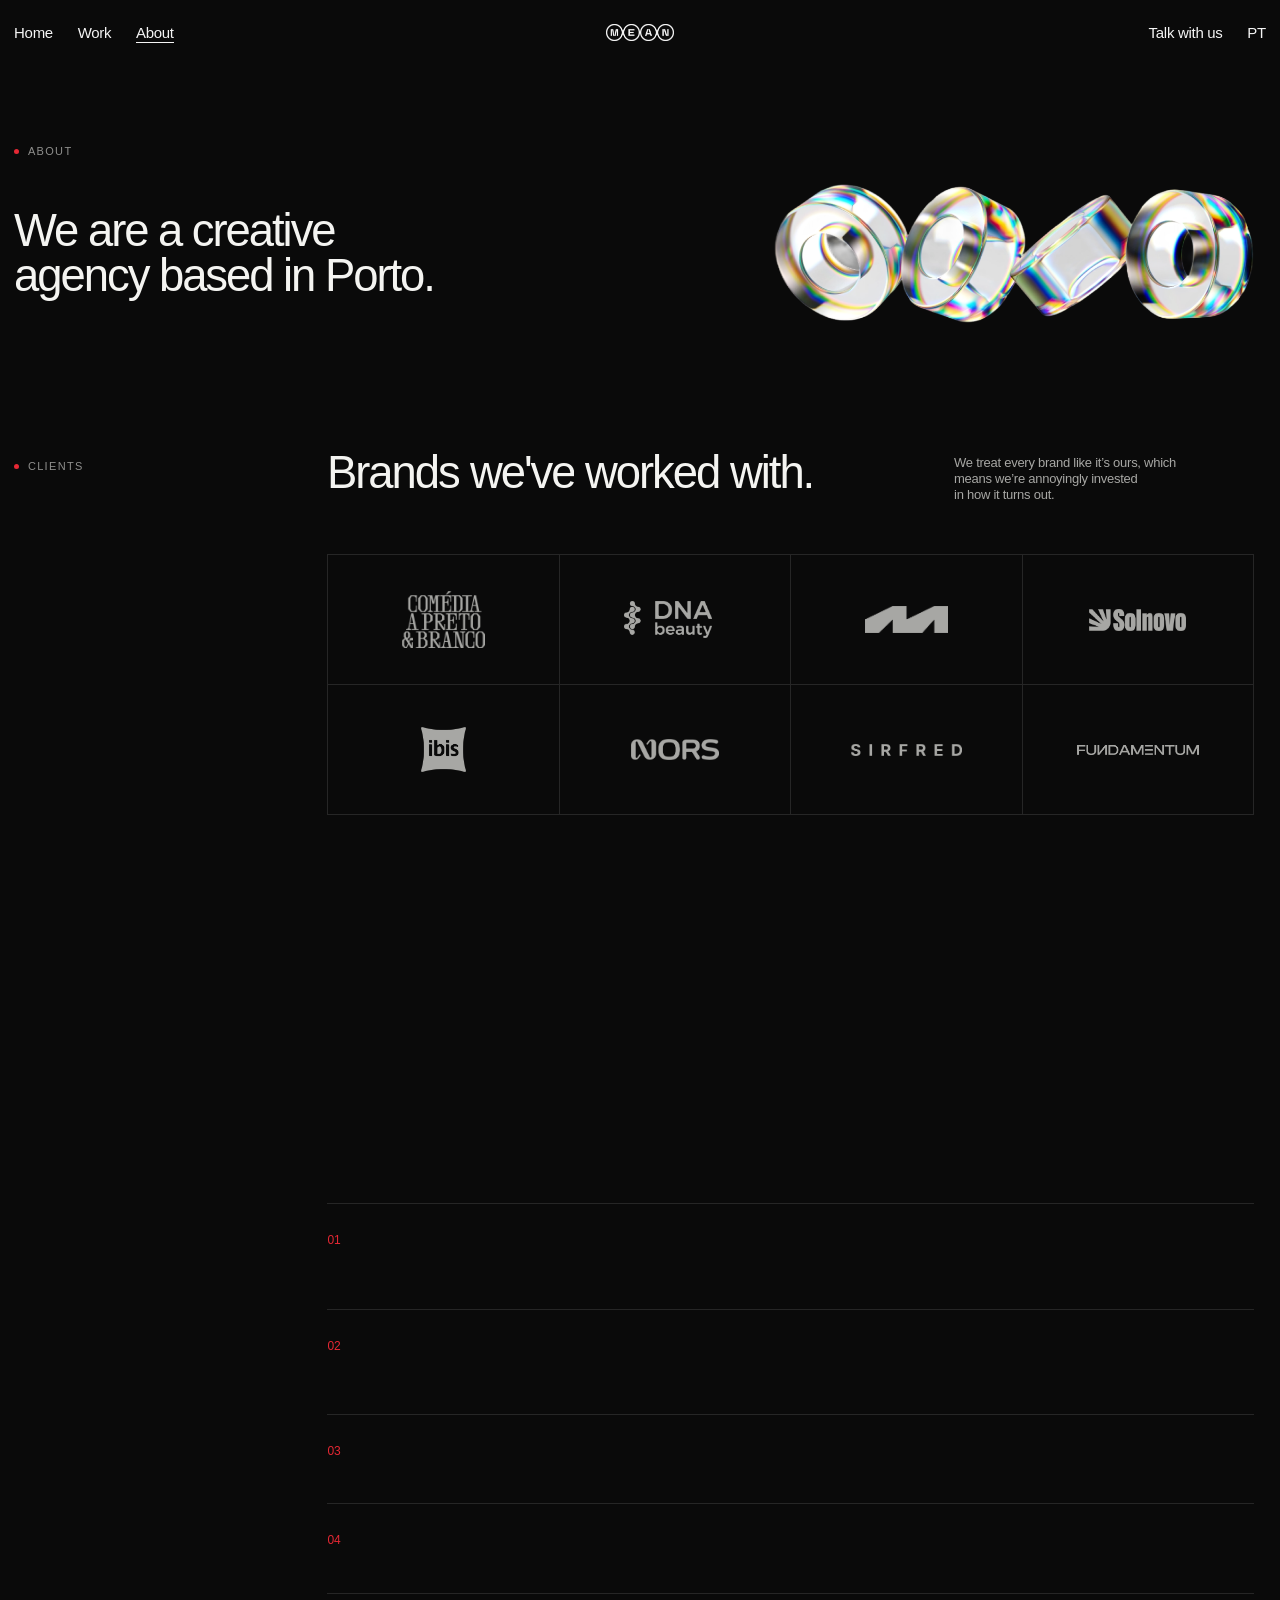
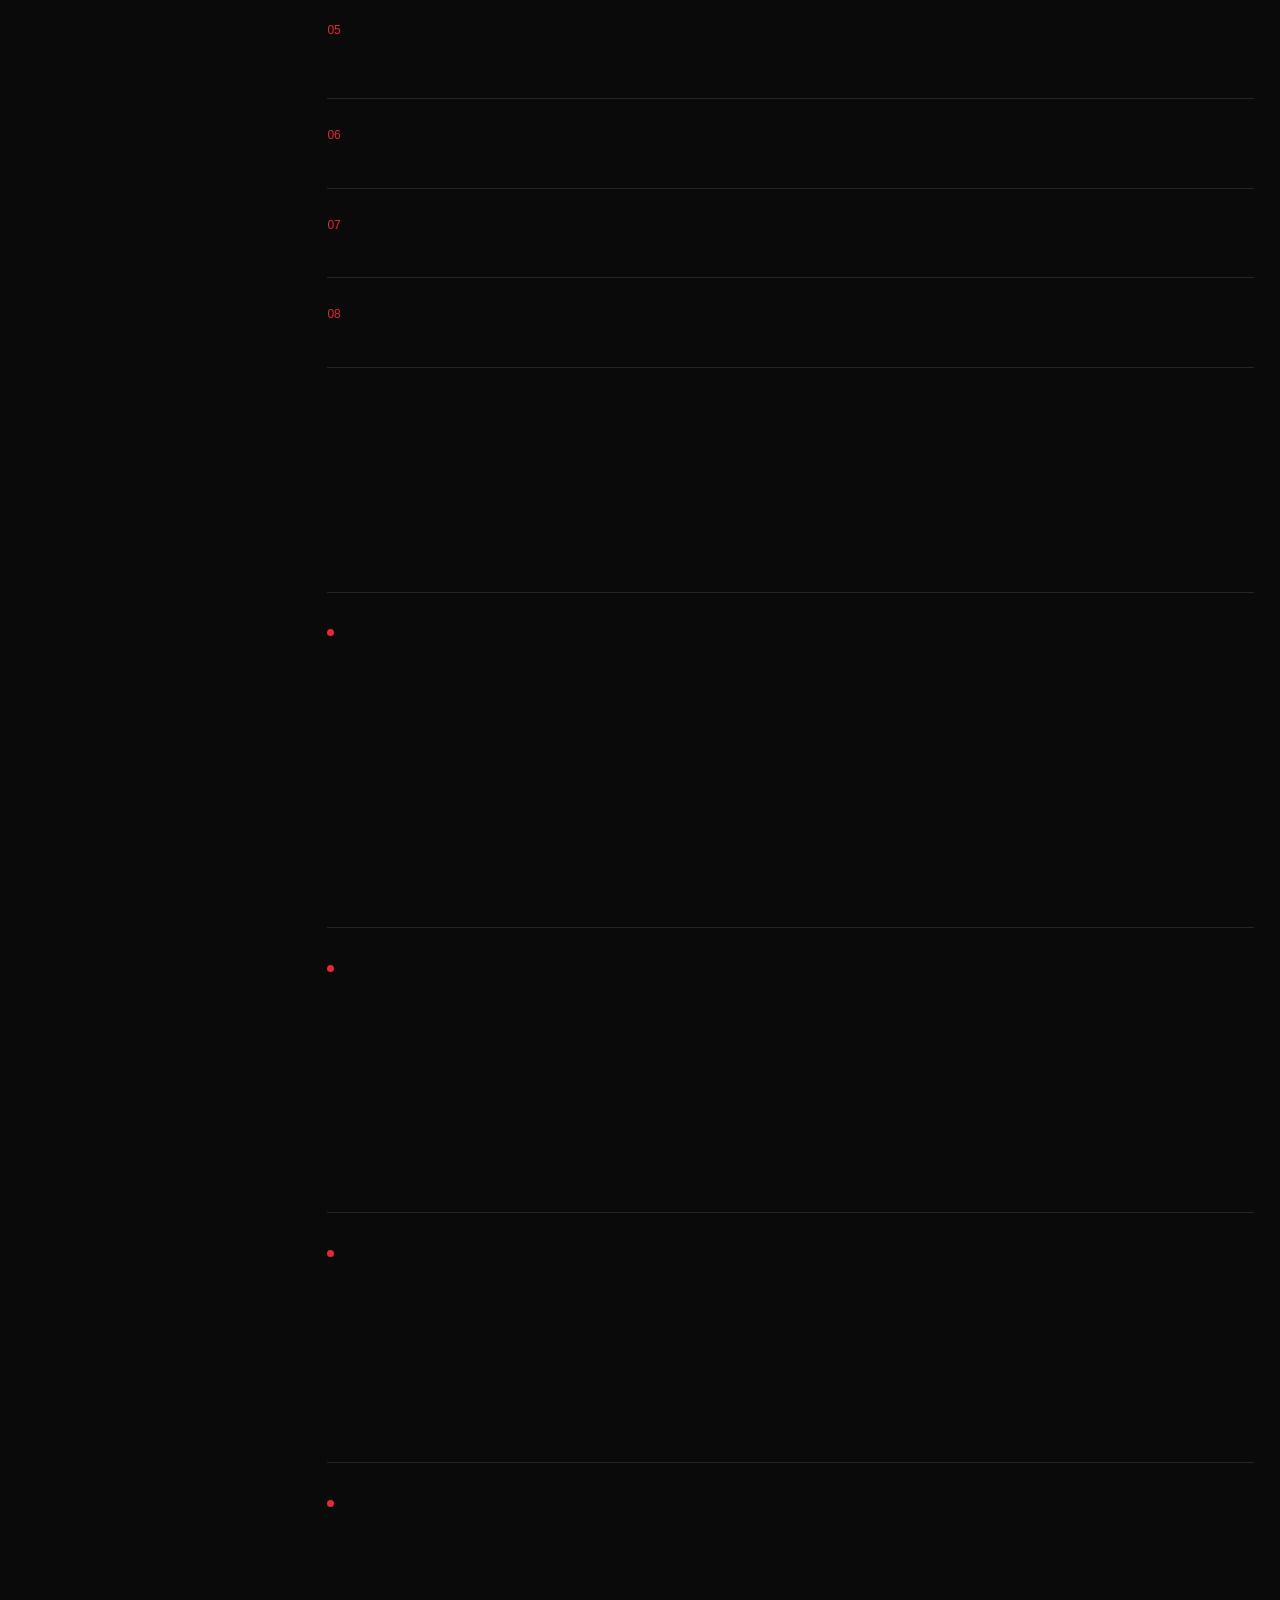
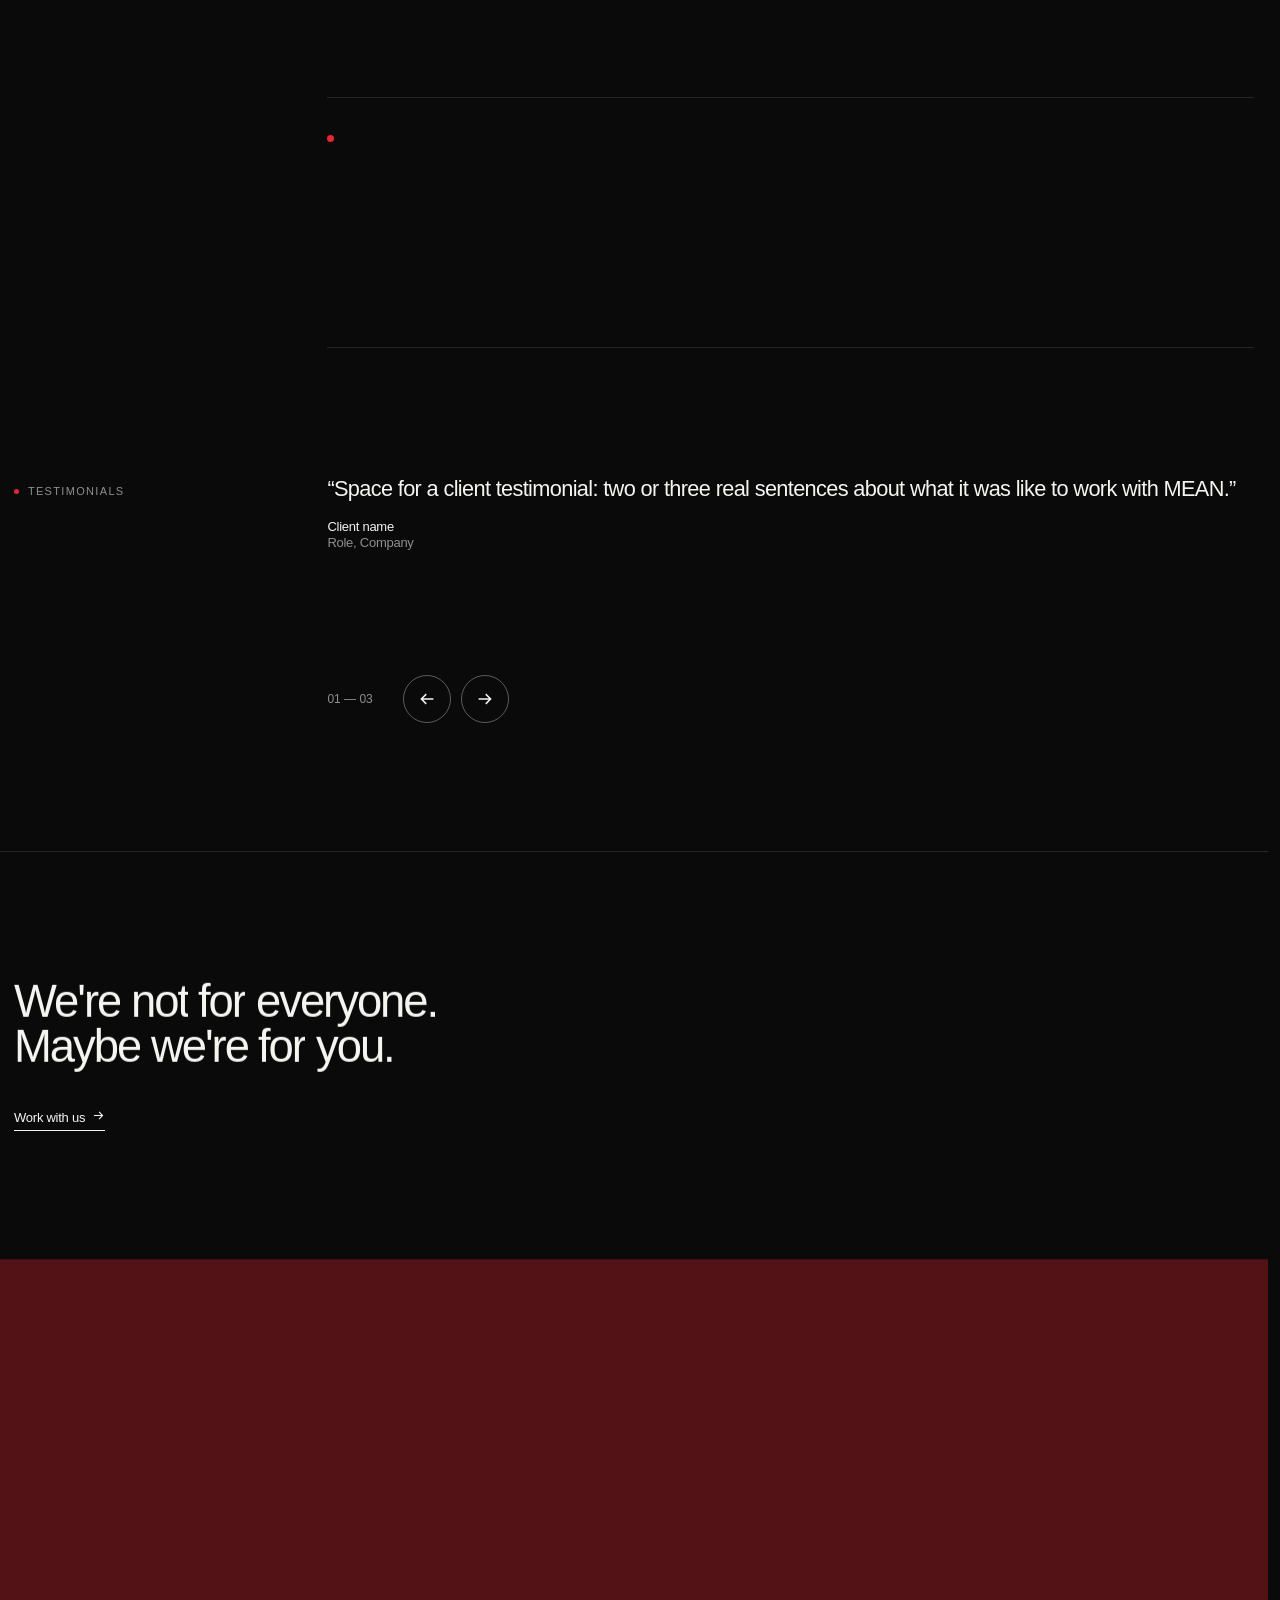
==== commit 8a6ded31: "Primeiros quatro projetos, clientes, textos editáveis e acertos em todo o site Projetos - Páginas pr" ====
--- a/about.html
+++ b/about.html
@@ -10,7 +10,7 @@
   <!-- Corre antes da folha de estilos: marca que há JavaScript, aplica a língua guardada e,
        se o logo animado for aparecer (1.ª abertura ou mudança de página), começa já a descarregá-lo. -->
   <script>(function(d){d.classList.add('js');setTimeout(function(){if(!window.__mean)d.classList.remove('js')},3500);window.__meanShow=true;try{if(localStorage.getItem('mean_lang')==='pt'){d.lang='pt';d.classList.add('i18n-wait');setTimeout(function(){d.classList.remove('i18n-wait')},1500)}var s=sessionStorage;if(s.getItem('mean_fast')){s.removeItem('mean_fast');d.classList.add('is-open','is-fast')}var n=s.getItem('mean_nav');s.removeItem('mean_nav');window.__meanShow=!s.getItem('mean_intro_seen')||!!n;if(!window.__meanShow)d.classList.add('is-bare');if(window.__meanShow&&window.fetch){var p=fetch('assets/intro-logo.webp?v=42',{priority:'high'}).then(function(r){if(!r.ok)throw 0;return r.blob()});p.catch(function(){});window.__meanIntro=p}}catch(e){}})(document.documentElement)</script>
-  <link rel="stylesheet" href="style.css?v=155" />
+  <link rel="stylesheet" href="style.css?v=221" />
 </head>
 <body class="page-about">
 
@@ -44,6 +44,7 @@
     <section class="m-ahero">
       <p class="m-label" data-reveal>About</p>
       <h1 class="m-ahero-title" data-blur>We are a creative agency based in Porto.</h1>
+      <div class="m-ahero-art" aria-hidden="true" data-reveal style="--d: 250ms"></div>
     </section>
 
     <!-- 2. CLIENTES -->
@@ -51,8 +52,19 @@
       <div class="m-sec-side"><h2 class="m-label" id="clientes" data-reveal>Clients</h2></div>
       <div class="m-sec-main">
         <p class="m-lead" data-split="rise">Brands we've worked with.</p>
-        <p class="m-body" data-reveal>A short paragraph about our clients and the kind of relationship we have with them. Placeholder text.</p>
-        <div class="m-logos" data-stagger="45"><div class="m-logo" data-reveal>Logo 01</div><div class="m-logo" data-reveal>Logo 02</div><div class="m-logo" data-reveal>Logo 03</div><div class="m-logo" data-reveal>Logo 04</div><div class="m-logo" data-reveal>Logo 05</div><div class="m-logo" data-reveal>Logo 06</div><div class="m-logo" data-reveal>Logo 07</div><div class="m-logo" data-reveal>Logo 08</div></div>
+        <p class="m-body" data-reveal>We treat every brand like it’s ours, which means we’re annoyingly invested <br class="m-br">in how it turns out.</p>
+        <!-- logótipos: ficheiros da pasta Clientes/. --w/--h = tamanho da imagem; --bx/--by/--bw/--bh = caixa do desenho
+             dentro dela (sem a margem transparente), para todos ficarem com o mesmo peso nas caixas -->
+        <div class="m-logos" data-stagger="45">
+          <div class="m-logo m-logo--img" data-reveal><span class="m-logo-img" role="img" aria-label="Comédia a Preto &amp; Branco" style="--src: url('Clientes/CPB.png'); --w: 500; --h: 500; --bx: 56; --by: 117; --bw: 387; --bh: 265"></span></div>
+          <div class="m-logo m-logo--img" data-reveal><span class="m-logo-img" role="img" aria-label="DNA Beauty" style="--s: .8; --dx: -3%; --src: url('Clientes/DNA.png'); --w: 1500; --h: 1500; --bx: 213; --by: 524; --bw: 1074; --bh: 452"></span></div>
+          <div class="m-logo m-logo--img" data-reveal><span class="m-logo-img" role="img" aria-label="Metais Jaime Dias" style="--s: .75; --src: url('Clientes/MJD_Logo.png'); --w: 1920; --h: 1080; --bx: 231; --by: 297; --bw: 1458; --bh: 486"></span></div>
+          <div class="m-logo m-logo--img" data-reveal><span class="m-logo-img" role="img" aria-label="Solnovo" style="--s: .88; --src: url('Clientes/Solnovo.png'); --w: 633; --h: 180; --bx: 24; --by: 24; --bw: 585; --bh: 132"></span></div>
+          <div class="m-logo m-logo--img" data-reveal><span class="m-logo-img" role="img" aria-label="ibis Hotels" style="--s: .78; --src: url('Clientes/Ibis%20Hotels.png'); --w: 500; --h: 500; --bx: 90; --by: 90; --bw: 320; --bh: 320"></span></div>
+          <div class="m-logo m-logo--img" data-reveal><span class="m-logo-img" role="img" aria-label="Nors" style="--s: .8; --src: url('Clientes/Nors.png'); --w: 500; --h: 500; --bx: 15; --by: 193; --bw: 470; --bh: 114"></span></div>
+          <div class="m-logo m-logo--img" data-reveal><span class="m-logo-img" role="img" aria-label="SirFred" style="--src: url('Clientes/SirFred.png'); --w: 615; --h: 89; --bx: 12; --by: 12; --bw: 591; --bh: 65"></span></div>
+          <div class="m-logo m-logo--img" data-reveal><span class="m-logo-img" role="img" aria-label="Fundamentum" style="--s: 1.1; --src: url('Clientes/Fundamentum.png'); --w: 500; --h: 500; --bx: 15; --by: 230; --bw: 470; --bh: 40"></span></div>
+        </div>
       </div>
     </section>
 
@@ -73,21 +85,21 @@
             <span class="m-mani-num">01</span>
             <div>
               <h3 class="m-mani-title" data-split="rise">No sugarcoating.</h3>
-              <p class="m-mani-text" data-reveal>If something isn't going to work, we say so before you move ahead. We'd rather bother you once than politely deliver mediocrity.</p>
+              <p class="m-mani-text" data-reveal>If something isn't going to work, <br class="m-br">we say so before you move ahead. <br class="m-br">We'd rather bother you once than <br class="m-br">politely deliver mediocrity.</p>
             </div>
           </li>
           <li>
             <span class="m-mani-num">02</span>
             <div>
               <h3 class="m-mani-title" data-split="rise">Together, not in pieces.</h3>
-              <p class="m-mani-text" data-reveal>Identity, web, social, strategy. Either they're born together or they're born limping. Whoever splits them is selling you half a brand.</p>
+              <p class="m-mani-text" data-reveal>Identity, web, social, strategy. <br class="m-br">Either they're born together or they're born limping. Whoever splits them is selling you half a brand.</p>
             </div>
           </li>
           <li>
             <span class="m-mani-num">03</span>
             <div>
               <h3 class="m-mani-title" data-split="rise">Disagree with us.</h3>
-              <p class="m-mani-text" data-reveal>A brief is a starting point, not a bible. You pay us to think with you, not to take dictation.</p>
+              <p class="m-mani-text" data-reveal>A brief is a starting point, not a bible. <br class="m-br">You pay us to think with you, not to take dictation.</p>
             </div>
           </li>
           <li>
@@ -115,14 +127,14 @@
             <span class="m-mani-num">07</span>
             <div>
               <h3 class="m-mani-title" data-split="rise">Strategy from the start.</h3>
-              <p class="m-mani-text" data-reveal>It's not the last page of the document, it's the first. If it only shows up once the visuals are done, it's already late.</p>
+              <p class="m-mani-text" data-reveal>It's not the last page of the document, <br class="m-br">it's the first. If it only shows up once the visuals are done, it's already late.</p>
             </div>
           </li>
           <li>
             <span class="m-mani-num">08</span>
             <div>
               <h3 class="m-mani-title" data-split="rise">The name is no accident.</h3>
-              <p class="m-mani-text" data-reveal>We chose MEAN with this in mind. If you haven't figured out why yet, it's because you haven't worked with us yet.</p>
+              <p class="m-mani-text" data-reveal>We chose MEAN with this in mind. <br class="m-br">If you haven't figured out why yet, it's because you haven't worked with us yet.</p>
             </div>
           </li>
         </ol>
@@ -139,8 +151,8 @@
             <span class="m-disc-num">01</span>
             <h3 class="m-disc-name" data-split="rise">Branding</h3>
             <div class="m-disc-body">
-              <p class="m-disc-pitch" data-reveal>Name, visual identity, tone of voice. The foundation that decides how a brand is remembered — or forgotten.</p>
-              <ul class="m-branches" data-stagger="35"><li data-reveal>Brand strategy</li><li data-reveal>Positioning</li><li data-reveal>Naming</li><li data-reveal>Visual identity</li><li data-reveal>Logo</li><li data-reveal>Tone of voice</li><li data-reveal>Brand guidelines</li><li data-reveal>Rebranding</li><li data-reveal>Packaging</li><li data-reveal>Print materials</li><li data-reveal>Signage</li><li data-reveal>Illustration</li></ul>
+              <p class="m-disc-pitch" data-reveal>Name, visual identity, tone of voice. <br class="m-br">The foundation that decides how a <br class="m-br">brand is remembered or forgotten.</p>
+              <ul class="m-branches" data-stagger="35" data-stagger-mod="6" style="--rows: 6"><li data-reveal>Brand strategy</li><li data-reveal>Positioning</li><li data-reveal>Naming</li><li data-reveal>Visual identity</li><li data-reveal>Logo</li><li data-reveal>Tone of voice</li><li data-reveal>Brand guidelines</li><li data-reveal>Rebranding</li><li data-reveal>Packaging</li><li data-reveal>Print materials</li><li data-reveal>Signage</li><li data-reveal>Illustration</li></ul>
             </div>
           </li>
           <li>
@@ -148,7 +160,7 @@
             <h3 class="m-disc-name" data-split="rise">Web</h3>
             <div class="m-disc-body">
               <p class="m-disc-pitch" data-reveal>Websites that aren't just pretty. They're built to work, load and convert.</p>
-              <ul class="m-branches" data-stagger="35"><li data-reveal>UX/UI</li><li data-reveal>Web design</li><li data-reveal>Development</li><li data-reveal>Landing pages</li><li data-reveal>E-commerce</li><li data-reveal>Portfolios</li><li data-reveal>SEO</li><li data-reveal>Optimisation and performance</li><li data-reveal>Web copywriting</li><li data-reveal>Maintenance</li></ul>
+              <ul class="m-branches" data-stagger="35" data-stagger-mod="5" style="--rows: 5"><li data-reveal>UX/UI</li><li data-reveal>Web design</li><li data-reveal>Development</li><li data-reveal>Landing pages</li><li data-reveal>E-commerce</li><li data-reveal>Portfolios</li><li data-reveal>SEO</li><li data-reveal>Optimisation and performance</li><li data-reveal>Web copywriting</li><li data-reveal>Maintenance</li></ul>
             </div>
           </li>
           <li>
@@ -156,7 +168,7 @@
             <h3 class="m-disc-name" data-split="rise">Social Media</h3>
             <div class="m-disc-body">
               <p class="m-disc-pitch" data-reveal>Presence with direction, not posts to pad out a calendar.</p>
-              <ul class="m-branches" data-stagger="35"><li data-reveal>Content strategy</li><li data-reveal>Art direction</li><li data-reveal>Social media management</li><li data-reveal>Editorial calendar</li><li data-reveal>Post design</li><li data-reveal>Paid campaigns</li><li data-reveal>Reporting</li></ul>
+              <ul class="m-branches" data-stagger="35" data-stagger-mod="4" style="--rows: 4"><li data-reveal>Content strategy</li><li data-reveal>Art direction</li><li data-reveal>Social media management</li><li data-reveal>Editorial calendar</li><li data-reveal>Post design</li><li data-reveal>Paid campaigns</li><li data-reveal>Reporting</li></ul>
             </div>
           </li>
           <li>
@@ -164,15 +176,15 @@
             <h3 class="m-disc-name" data-split="rise">Video, Motion &amp; Photography</h3>
             <div class="m-disc-body">
               <p class="m-disc-pitch" data-reveal>Imagery made for the brand, still or moving.</p>
-              <ul class="m-branches" data-stagger="35"><li data-reveal>Brand video</li><li data-reveal>Reels and short-form content</li><li data-reveal>Motion design</li><li data-reveal>Logo animation</li><li data-reveal>Product photography</li><li data-reveal>Space and team photography</li><li data-reveal>Editing and post-production</li></ul>
+              <ul class="m-branches" data-stagger="35" data-stagger-mod="4" style="--rows: 4"><li data-reveal>Brand video</li><li data-reveal>Reels and short-form content</li><li data-reveal>Motion design</li><li data-reveal>Logo animation</li><li data-reveal>Product photography</li><li data-reveal>Space and team photography</li><li data-reveal>Editing and post-production</li></ul>
             </div>
           </li>
           <li>
             <span class="m-disc-num">05</span>
             <h3 class="m-disc-name" data-split="rise">Strategy</h3>
             <div class="m-disc-body">
-              <p class="m-disc-pitch" data-reveal>The first page, not the last. Direction before decoration.</p>
-              <ul class="m-branches" data-stagger="35"><li data-reveal>Brand audit</li><li data-reveal>Research</li><li data-reveal>Positioning</li><li data-reveal>Brand architecture</li><li data-reveal>Communication plan</li><li data-reveal>Campaigns</li><li data-reveal>Consulting</li></ul>
+              <p class="m-disc-pitch" data-reveal>The first page, not the last. <br class="m-br">Direction before decoration.</p>
+              <ul class="m-branches" data-stagger="35" data-stagger-mod="4" style="--rows: 4"><li data-reveal>Brand audit</li><li data-reveal>Research</li><li data-reveal>Positioning</li><li data-reveal>Brand architecture</li><li data-reveal>Communication plan</li><li data-reveal>Campaigns</li><li data-reveal>Consulting</li></ul>
             </div>
           </li>
         </ol>
@@ -190,8 +202,8 @@
               <figcaption><strong>Client name</strong>Role, Company</figcaption>
             </figure>
             <figure class="m-quote" data-slide>
-              <blockquote>“Space for a client testimonial: two or three real sentences about what it was like to work with MEAN.”</blockquote>
-              <figcaption><strong>Client name</strong>Role, Company</figcaption>
+              <blockquote>“I’ve always believed in my ideas, but working with Mean made me realize they can go further than I ever imagined. They didn’t just offer me a service, they offered a shared vision. They knew how to listen, interpret, and turn what I had in my head into something even better than I had thought of. And along the way, they spotted problems and found solutions before I even knew I needed them.”</blockquote>
+              <figcaption><strong>David Santos</strong>Founder, Comédia a Preto e Branco</figcaption>
             </figure>
             <figure class="m-quote" data-slide>
               <blockquote>“Space for a client testimonial: two or three real sentences about what it was like to work with MEAN.”</blockquote>
@@ -228,7 +240,7 @@
           <a href="#talk" data-talk>Talk with us</a>
         </nav>
       </div>
-      <a class="m-foot-logo" href="index.html" aria-label="Home"><img src="assets/logo-mean-red-tight.png?v=125" alt="MEAN" width="1075" height="269" loading="lazy" /></a>
+      <div class="m-foot-logo"><img src="assets/logo-mean-red-tight.png?v=125" alt="MEAN" width="1075" height="269" loading="lazy" /></div>
       <div class="m-foot-bottom">
         <a class="m-foot-social" href="https://instagram.com/mean_agency" target="_blank" rel="noopener">@mean_agency</a>
         <a class="m-foot-link" href="https://www.linkedin.com/company/we-are-mean" target="_blank" rel="noopener">LinkedIn</a>
@@ -250,8 +262,8 @@
     </div>
   </footer>
 
-  <script src="i18n.js?v=155"></script>
-  <script src="main.js?v=155"></script>
-  <script src="motion.js?v=155"></script>
+  <script src="i18n.js?v=221"></script>
+  <script src="main.js?v=221"></script>
+  <script src="motion.js?v=221"></script>
 </body>
 </html>
--- a/style.css
+++ b/style.css
@@ -2238,3 +2238,140 @@
 .m-foot-nav.has-ball a[aria-current="page"]::before { display: none; }
 @media (max-width: 768px) { .m-foot-ball { display: none; } }
 @media (prefers-reduced-motion: reduce) { .m-foot-ball { transition: opacity .2s linear; } }
+
+/* ── Forms: opções (Project type e orçamento) sempre alinhadas com a sua bola ──
+   A bola ficava a meio da caixa da opção; em ecrãs estreitos, quando a opção vizinha partia em duas linhas,
+   a caixa esticava e a bola descia, desalinhada do texto. Agora cada opção tem só a altura do seu texto e
+   fica ao centro da linha: uma opção de uma linha ao lado de outra de duas fica a meio dessas duas, com a
+   bola junto ao texto; as bolas dos dois lados ficam à mesma altura. */
+.m-talk-opts { align-items: center; }
+
+/* ── About, listas de serviços: grelha de duas colunas em vez de colunas de texto (multi-coluna) ──
+   No Safari, o primeiro item da 2.ª coluna ("Brand guidelines", "Portfolios") aparecia depois dos outros:
+   as colunas de texto baralham o cálculo da posição dos itens, de que depende a entrada com o scroll.
+   A grelha enche primeiro a coluna da esquerda, de cima para baixo (--rows = n.º de linhas, definido em cada
+   lista no HTML), por isso a ordem e o aspeto são os mesmos. No telemóvel fica uma só coluna, como antes. */
+.m-branches {
+  columns: auto; display: grid; grid-template-columns: repeat(2, minmax(0, 1fr));
+  grid-template-rows: repeat(var(--rows, 6), auto); grid-auto-flow: column; column-gap: var(--m-gap);
+}
+@media (max-width: 700px) {
+  .m-branches { grid-template-columns: minmax(0, 1fr); grid-template-rows: none; grid-auto-flow: row; }
+}
+
+
+/* ── Página de projeto: blocos para projetos com mais imagens do que texto (1.º: Metais Jaime Dias) ──
+   .m-pj-pair  = duas imagens lado a lado, entre as margens da página (no telemóvel, uma por baixo da outra);
+   .r-43       = proporção 4:3, que faltava às outras (r-169, r-32, r-45, r-11);
+   .m-pj-links = mais de uma ligação na barra do projeto (website, Instagram…), lado a lado. */
+.m-pj-pair {
+  display: grid; grid-template-columns: repeat(2, minmax(0, 1fr)); gap: var(--m-gap);
+  padding: var(--m-gap) var(--m-gut);
+}
+.m-pj-pair > .m-media:nth-child(2) { --d: 120ms; }
+.m-media.r-43 { aspect-ratio: 4 / 3; }
+.m-pj-links { display: flex; flex-wrap: wrap; gap: .3em 1.6em; }
+@media (max-width: 700px) {
+  .m-pj-pair { grid-template-columns: minmax(0, 1fr); }
+  .m-pj-pair > .m-media:nth-child(2) { --d: 0ms; }
+}
+
+/* ── Páginas de projeto: todas as imagens ficam entre as margens da página ──
+   As imagens grandes (.m-pj-full) iam de um lado ao outro do ecrã, sem margem; agora têm a mesma margem
+   lateral que a capa, os capítulos e os pares de imagens. Vale para todos os projetos e para o modelo. */
+.m-pj-full { padding: 0 var(--m-gut); }
+
+/* ── Páginas de projeto: sequências de imagens ──
+   Duas imagens grandes seguidas ficam separadas pelo mesmo intervalo que as outras; dois pares seguidos também
+   (sem isto ficavam coladas, ou com o dobro do espaço).
+   .m-pj-pair--fit = par de imagens com proporções diferentes: cada uma fica com a largura que lhe dá a mesma
+   altura da vizinha, sem cortes (--r = largura / altura da imagem, posta em cada bloco no HTML). */
+.m-pj-full + .m-pj-full { margin-top: var(--m-gap); }
+.m-pj-pair + .m-pj-pair { padding-top: 0; }
+.m-pj-pair--fit { display: flex; }
+.m-pj-pair--fit > .m-media { flex: var(--r, 1.5) 1 0; min-width: 0; aspect-ratio: var(--r, 1.5); }
+@media (max-width: 700px) {
+  .m-pj-pair--fit { display: grid; }
+}
+
+/* ── Header sobre imagens: preto ou branco conforme o brilho da imagem (main.js põe .nav--onimg e .is-ink) ──
+   Sem "negativo" enquanto está sobre uma imagem: sobre um cinzento médio o negativo ficava da cor do fundo. */
+.nav.nav--onimg { mix-blend-mode: normal; }
+.nav--onimg .nav-links a, .nav--onimg .nav-cta, .nav--onimg .nav-lang { transition: color .25s linear; }
+.nav--onimg .nav-logo { transition: filter .25s linear; }
+.nav--onimg .nav-toggle span { transition: background-color .25s linear, transform .3s var(--ease), opacity .3s; }
+.nav.nav--onimg .is-ink a, .nav.nav--onimg .is-ink a:hover, .nav.nav--onimg .is-ink a[aria-current="page"],
+.nav.nav--onimg .is-ink .nav-lang { color: #0a0a0a; }
+.nav.nav--onimg .nav-logo-link.is-ink .nav-logo { filter: invert(1); }
+.nav.nav--onimg .is-ink .nav-toggle span { background: #0a0a0a; }
+
+/* ── Projeto seguinte (fundo das páginas de projeto): só o nome e a capa são clicáveis ──
+   O bloco inteiro era uma ligação, por isso clicava-se também na zona preta à volta. Agora só o nome do
+   projeto (as letras e a seta) e a capa respondem ao rato e ao toque; no hover o nome fica no vermelho da marca.
+   O bloco continua a ser a ligação (para o teclado e leitores de ecrã); só deixa de apanhar o rato no resto. */
+.m-pj-next { pointer-events: none; transition: color .25s linear; }
+.m-pj-next-name, .m-pj-next .m-media { pointer-events: auto; }
+.m-pj-next:hover, .m-pj-next:focus-visible { color: var(--accent); }
+
+/* ── About, abertura: a imagem 3D (assets/3d-circulos.png) à direita do título, encostada à margem direita ──
+   Entra como fundo de um bloco recortado à medida do desenho (sem a margem transparente do ficheiro), para a
+   ponta dos círculos ficar mesmo na margem da página. O título mantém a largura que tinha (58%). */
+.m-ahero { display: grid; grid-template-columns: minmax(0, 58%) minmax(0, 1fr); column-gap: var(--m-gap); align-items: center; }
+.m-ahero > .m-label { grid-column: 1 / -1; }
+.m-ahero-title { max-width: none; }
+.m-ahero-art {
+  justify-self: end; width: min(100%, 30rem); aspect-ratio: 908 / 264; margin-top: clamp(1.25rem, 2vw, 2rem);
+  background: url(assets/3d-circulos.png) 52.94% 50.98% / 116.85% 138.64% no-repeat;
+}
+@media (max-width: 1000px) {
+  .m-ahero { grid-template-columns: minmax(0, 1fr); }
+  .m-ahero-art { width: min(80%, 24rem); margin-top: clamp(1.75rem, 6vw, 2.75rem); }
+}
+
+/* ── About, clientes: logótipos em caixas iguais, todos no mesmo cinzento claro ──
+   Cada logótipo é desenhado como máscara (a forma vem do PNG, a cor vem daqui), por isso ficam todos no cinzento
+   claro dos textos secundários seja qual for a cor do ficheiro; no hover passam a branco, como as caixas provisórias.
+   O desenho cabe sempre na mesma moldura (48% da largura da caixa por 44% da altura), o que lhes dá o mesmo peso.
+   Um logótipo que pese mais do que os outros (formas cheias) leva --s no HTML para ficar mais pequeno (ex.: --s: .8). */
+.m-logo--img { color: var(--m-soft); }
+.m-logo-img {
+  display: block; width: calc(min(48%, 24.75% * var(--bw) / var(--bh)) * var(--s, 1)); aspect-ratio: var(--bw) / var(--bh);
+  position: relative; left: var(--dx, 0);     /* --dx no HTML: acerto ótico para um lado (em % da largura da caixa) */
+  background: currentColor;
+  -webkit-mask: var(--src) no-repeat; mask: var(--src) no-repeat;
+  -webkit-mask-size: calc(100% * var(--w) / var(--bw)) calc(100% * var(--h) / var(--bh));
+  mask-size: calc(100% * var(--w) / var(--bw)) calc(100% * var(--h) / var(--bh));
+  -webkit-mask-position: calc(100% * var(--bx) / (var(--w) - var(--bw))) calc(100% * var(--by) / (var(--h) - var(--bh)));
+  mask-position: calc(100% * var(--bx) / (var(--w) - var(--bw))) calc(100% * var(--by) / (var(--h) - var(--bh)));
+}
+
+/* ── Quebras de linha manuais (<br class="m-br">, postas pelos ficheiros de texto com "<br>") ──
+   Valem em computador e tablet. No telemóvel a coluna é estreita e o texto volta a partir sozinho. */
+@media (max-width: 700px) {
+  br.m-br { display: none; }
+}
+
+/* ── About, testemunhos: letra mais pequena e texto a toda a largura da coluna ──
+   Um testemunho verdadeiro é um parágrafo, não uma frase: no tamanho das frases do site ocupava três vezes a
+   altura que a secção tinha. Com este tamanho e a largura toda, cabe na altura que a secção tinha antes
+   (medido em inglês e em português, de 820 px de largura para cima; no telemóvel fica mais alta). */
+.m-quote blockquote {
+  font-size: clamp(1.1rem, 1.7vw, 1.8rem); line-height: 1.16; letter-spacing: -.03em;
+  max-width: none; text-wrap: pretty;
+}
+
+/* ── Sem avanço na primeira linha ──
+   Os textos pequenos começavam com um espaço de parágrafo (text-indent). Deixam de o ter em todo o site:
+   texto por baixo do título do Work, parágrafos do About e das páginas de projeto, frases das disciplinas
+   e resumo em duas colunas. (As setas usam text-indent para esconder o caráter; essas não mudam.) */
+.page-work .work-lead > .work-lead-sub,
+.m-body, .m-disc-pitch, .m-pj-cols p { text-indent: 0; }
+
+/* ── Páginas de projeto: bloco com um logótipo (.m-media--logo) ──
+   A imagem não enche a moldura nem é cortada: fica inteira, ao centro, com espaço à volta (ex.: o logótipo
+   animado do Comédia a Preto & Branco, um GIF de fundo transparente sobre o painel escuro). */
+.m-media--logo { display: grid; place-items: center; }
+.m-media--logo > img { width: auto; height: 46%; max-width: 70%; object-fit: contain; }
+
+/* proporção 2:3 (ao alto), para fotografias e mockups verticais nas páginas de projeto */
+.m-media.r-23 { aspect-ratio: 2 / 3; }
